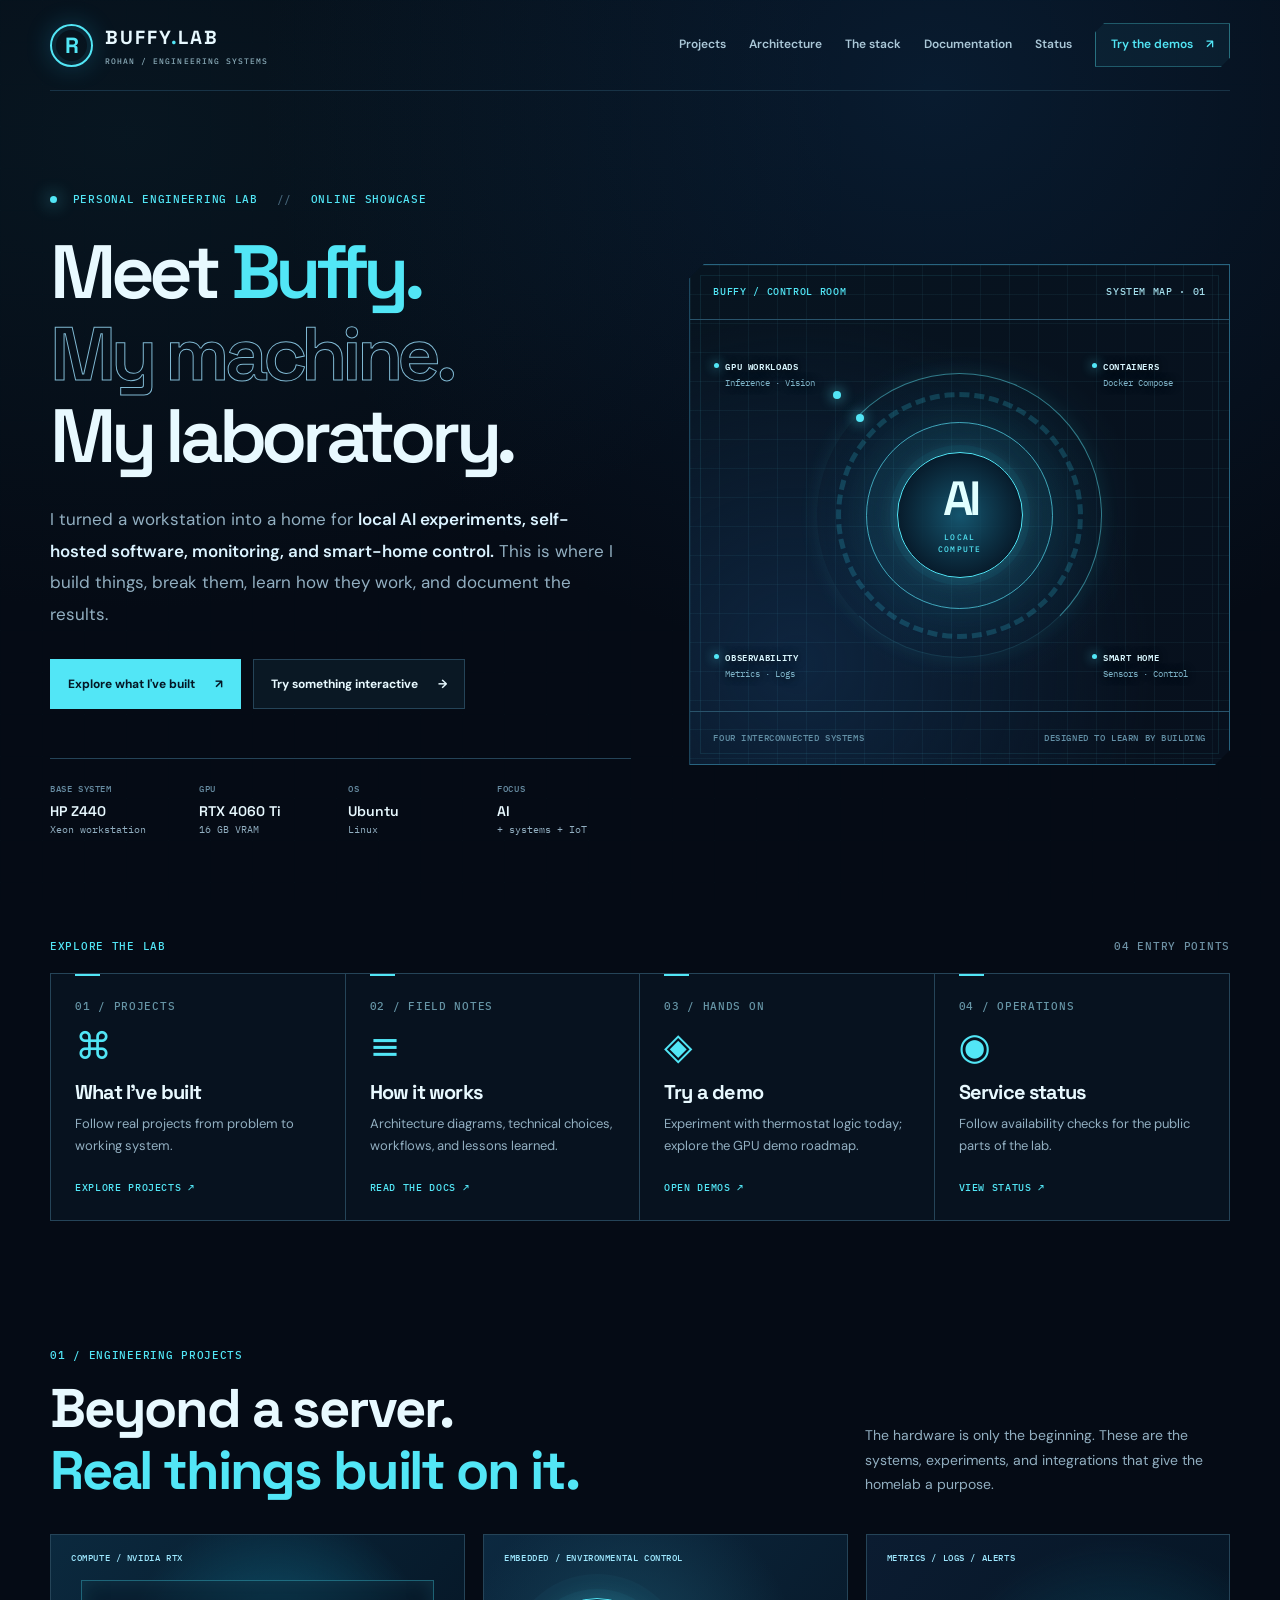
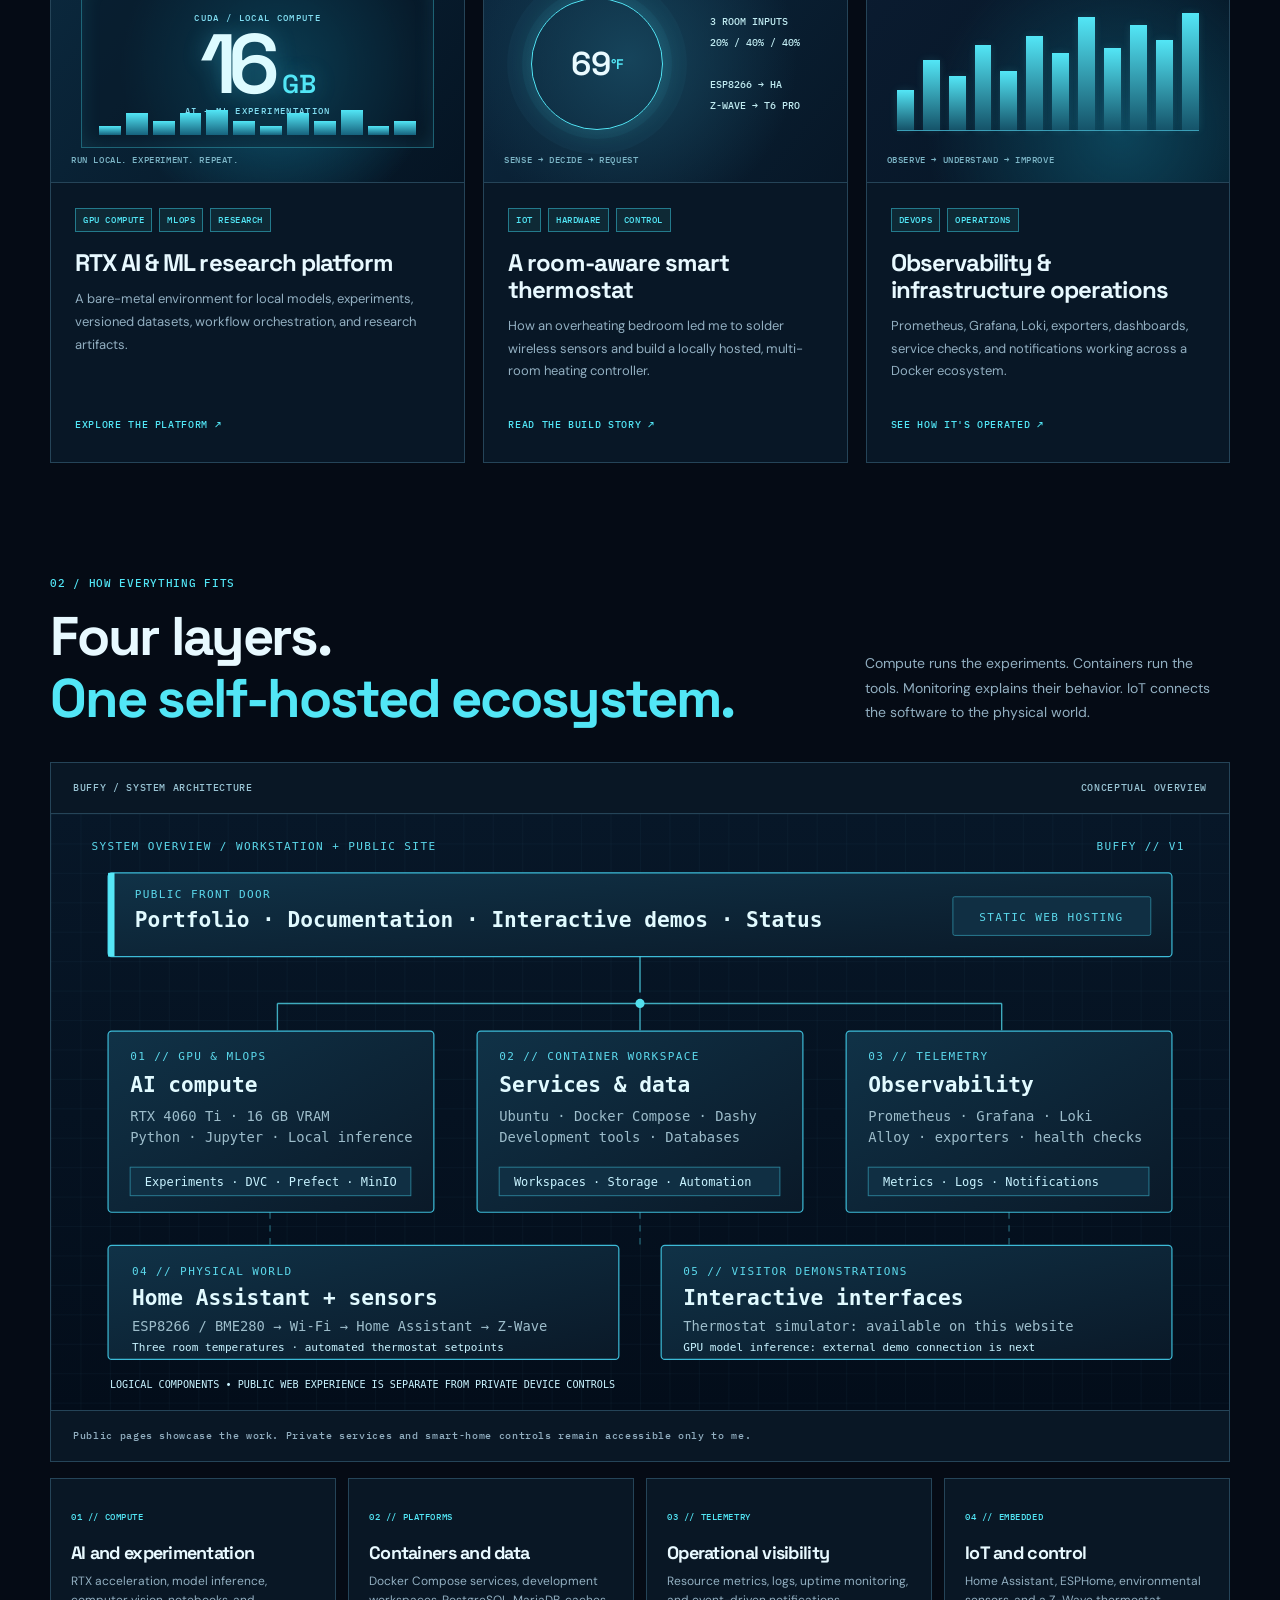
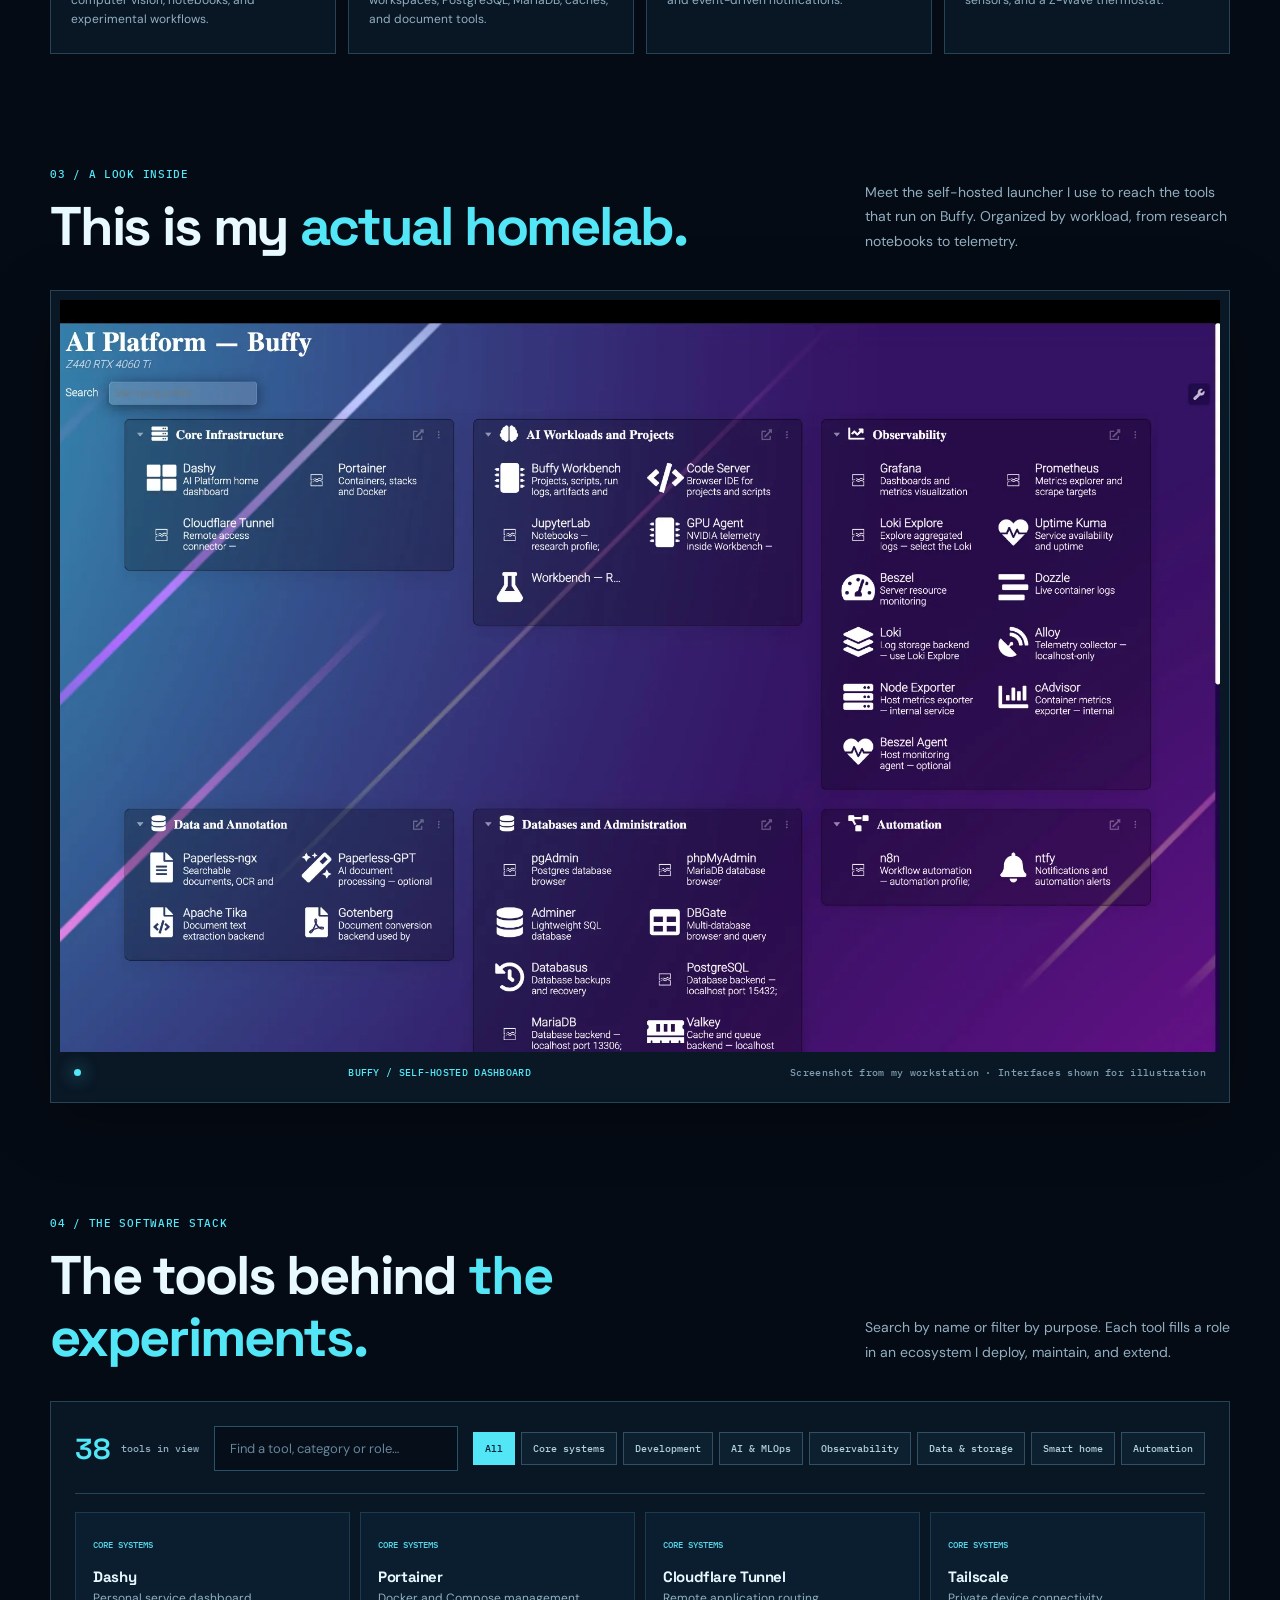
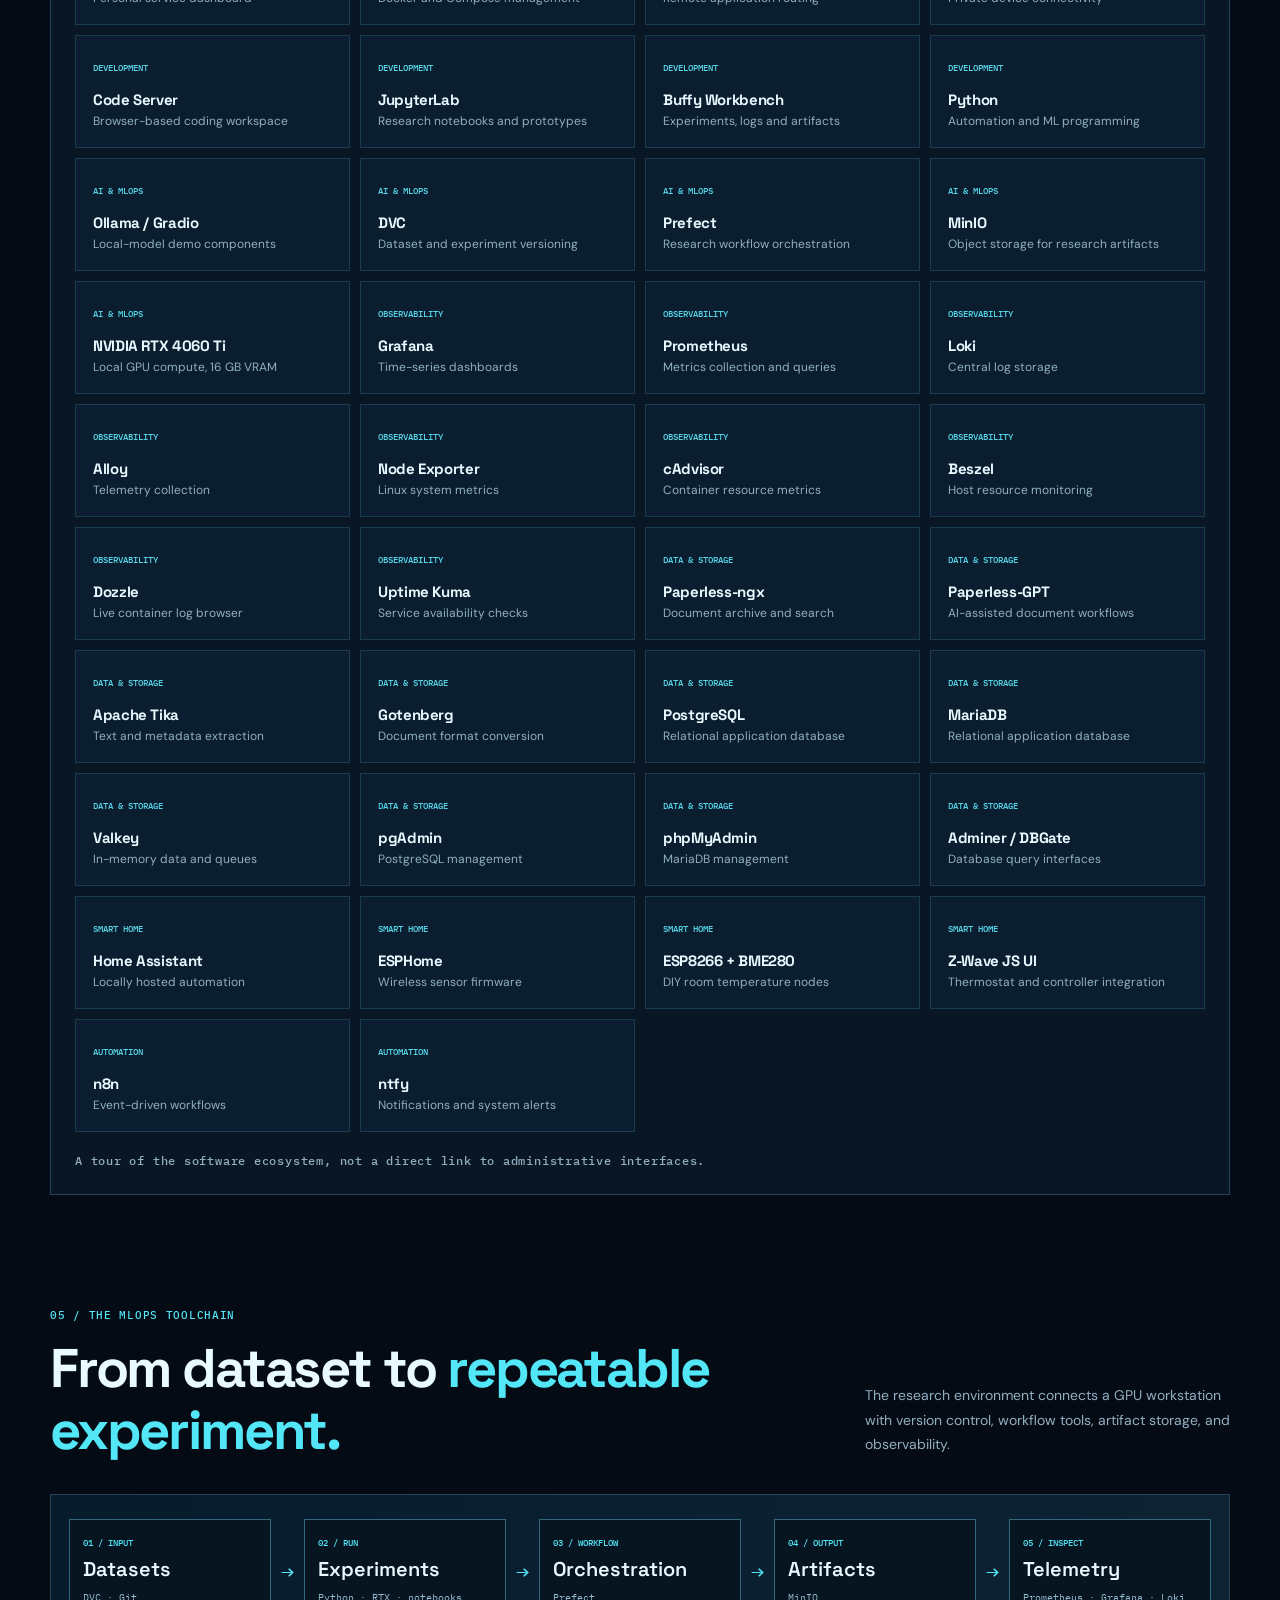
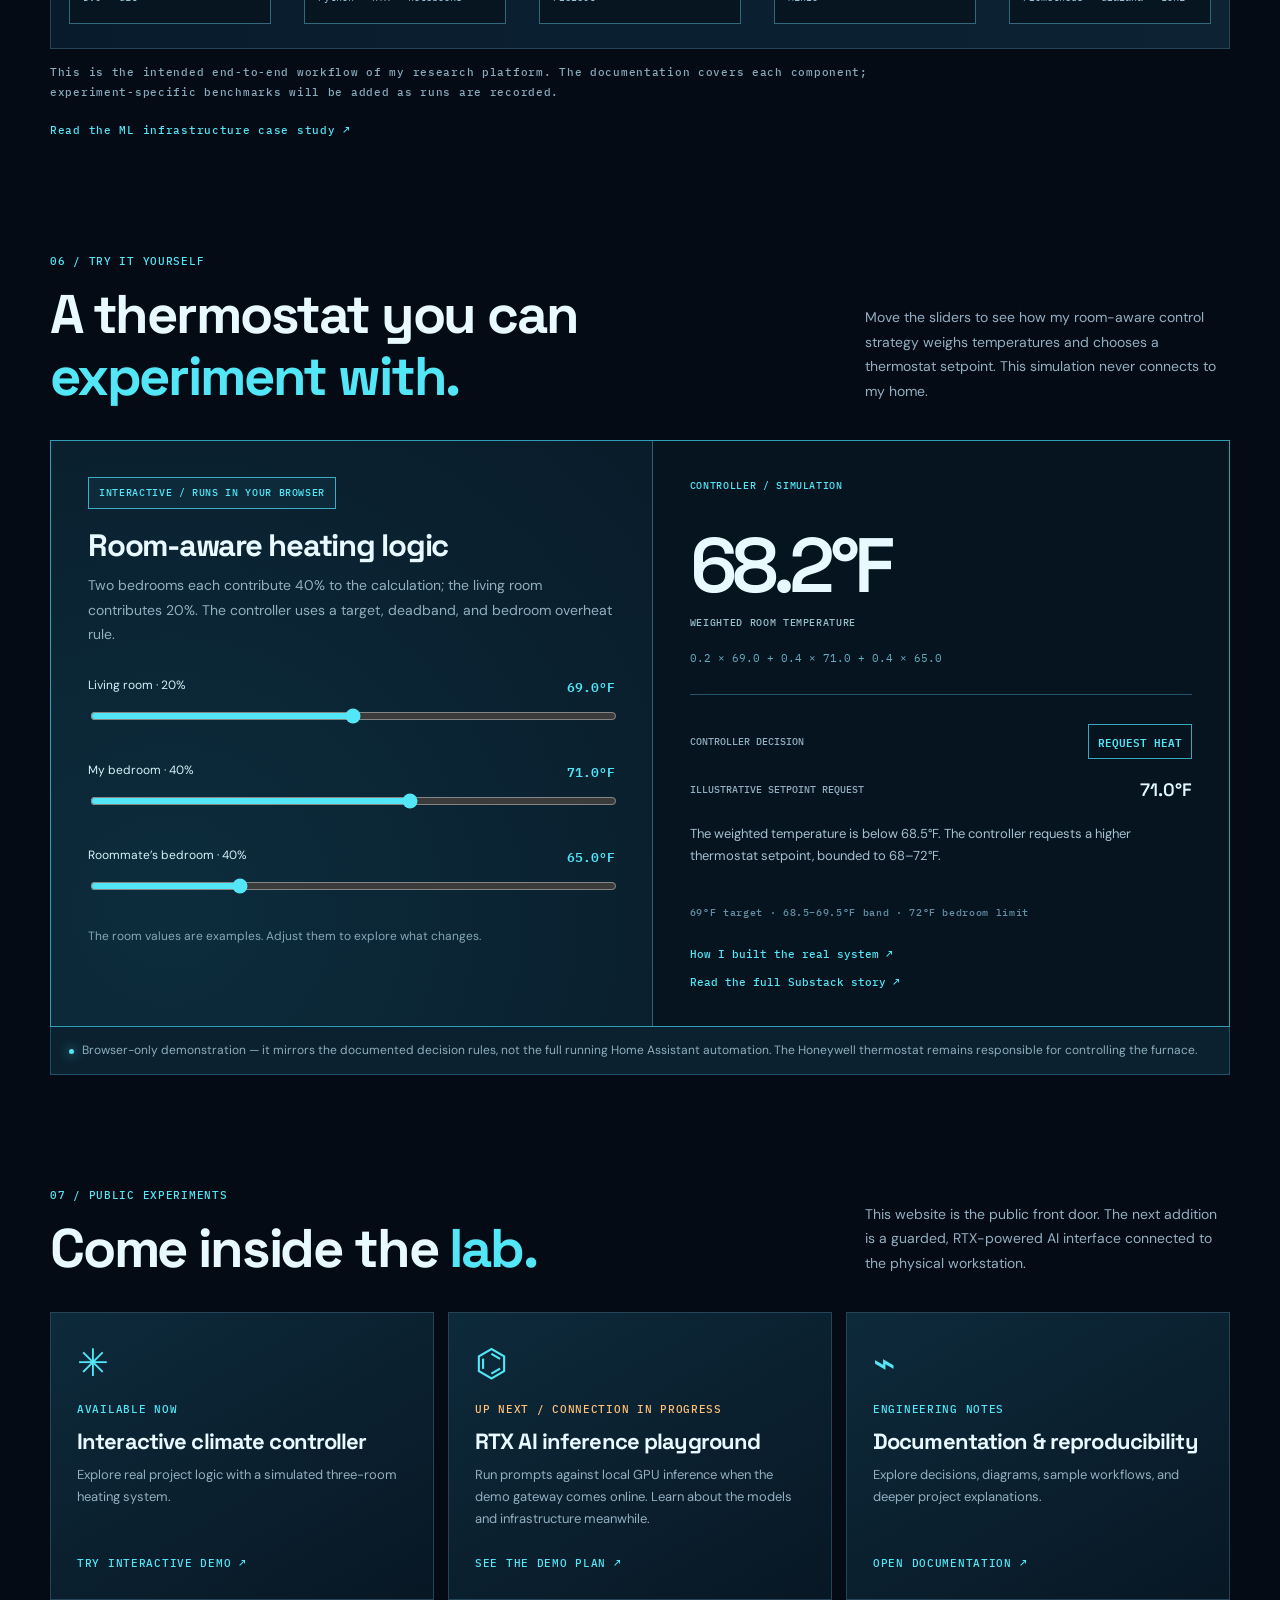
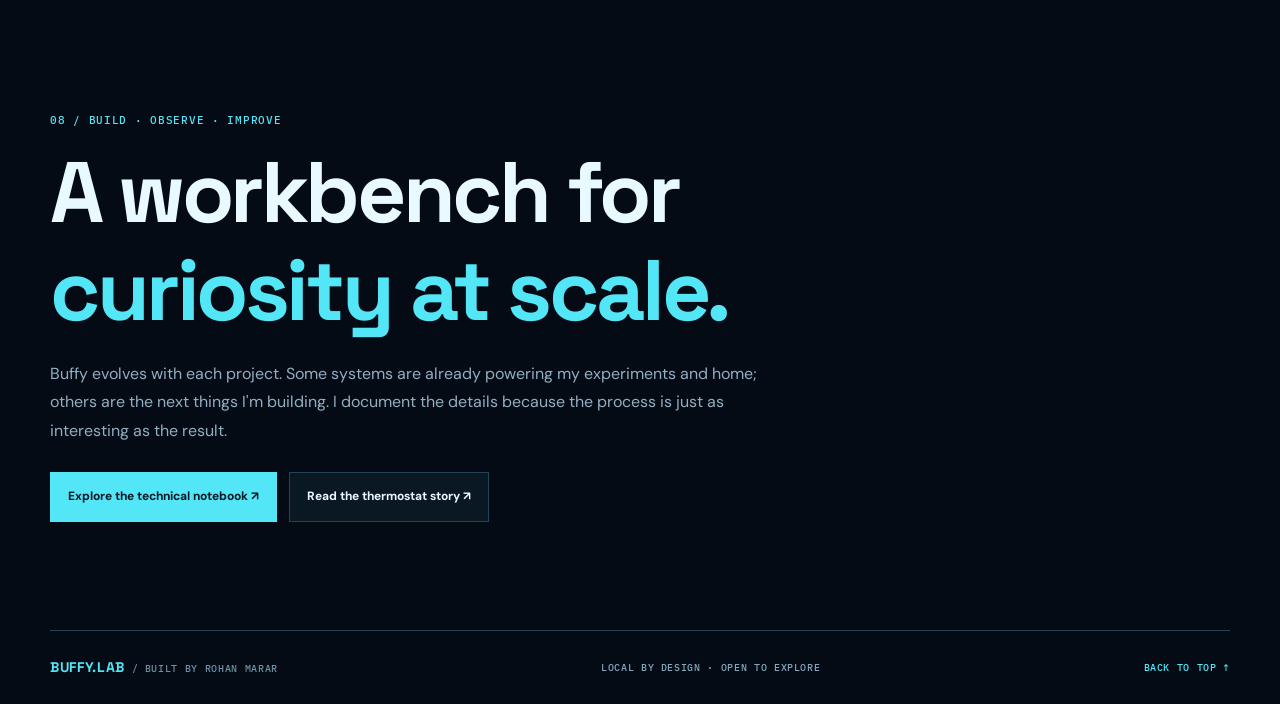
==== site/lab/index.html @ e495709b "Launch Buffy Lab" ====
<!doctype html>
<html lang="en">
<head>
<meta charset="utf-8"><meta name="viewport" content="width=device-width,initial-scale=1">
<meta name="theme-color" content="#050b15">
<meta name="description" content="Inside Buffy: an independent homelab combining RTX-powered AI research, reproducible ML workflows, Docker infrastructure, observability, and room-aware smart home automation.">
<meta property="og:title" content="Buffy / Rohan's Systems Lab">
<meta property="og:description" content="Explore my Linux homelab, AI compute platform, MLOps workflows, observability stack, and a working room-aware thermostat simulation.">
<title>Buffy / Rohan's Systems Lab — AI, Infrastructure & Automation</title>
<link rel="icon" href="assets/favicon.svg" type="image/svg+xml"><link rel="stylesheet" href="assets/styles.css">
</head>
<body>
<div class="grid-overlay" aria-hidden="true"></div>
<header class="topbar shell" id="top"><a class="brand" href="./" aria-label="Back to lab home"><span class="brand-orbit">R</span><span class="brand-lockup"><strong>BUFFY<span class="brand-dot">.</span>LAB</strong><small>ROHAN / ENGINEERING SYSTEMS</small></span></a><nav id="mainNav" aria-label="Primary navigation"><a href="#projects">Projects</a><a href="#architecture">Architecture</a><a href="#stack">The stack</a><a href="docs/">Documentation</a><a href="status/">Status</a><a class="nav-cta" href="demos/">Try the demos <span>↗</span></a></nav><button class="mobile-toggle" id="menuToggle" type="button" aria-label="Toggle navigation" aria-expanded="false">☰</button></header>
<main>
<section class="hero shell" aria-labelledby="hero-title">
  <div class="hero-copy"><div class="eyebrow"><span class="signal"></span> PERSONAL ENGINEERING LAB <span class="sep">//</span> ONLINE SHOWCASE</div>
  <h1 id="hero-title">Meet <em>Buffy.</em><br><span class="headline-outline">My machine.</span><br>My laboratory.</h1>
  <p class="hero-lede">I turned a workstation into a home for <strong>local AI experiments, self-hosted software, monitoring, and smart-home control.</strong> This is where I build things, break them, learn how they work, and document the results.</p>
  <div class="hero-actions"><a class="btn btn-primary" href="#projects">Explore what I've built <span>↗</span></a><a class="btn btn-ghost" href="demos/">Try something interactive <span>→</span></a></div>
  <div class="hardware-strip" aria-label="Host specifications"><div><span>BASE SYSTEM</span><b>HP Z440 <small>Xeon workstation</small></b></div><div><span>GPU</span><b>RTX 4060 Ti <small>16 GB VRAM</small></b></div><div><span>OS</span><b>Ubuntu <small>Linux</small></b></div><div><span>FOCUS</span><b>AI <small>+ systems + IoT</small></b></div></div>
  </div>
  <div class="hero-hud" aria-label="Illustrated diagram of interconnected homelab systems">
    <div class="hud-top"><span>BUFFY / CONTROL ROOM</span><span class="hud-badge">SYSTEM MAP · 01</span></div>
    <div class="hud-visual"><div class="hud-arcs" aria-hidden="true"><div class="arc outer"></div><div class="arc middle"></div><div class="arc inner"></div><div class="core-circle"><span>AI</span><small>LOCAL<br>COMPUTE</small></div></div><div class="hud-label lab-a"><span class="led"></span>GPU WORKLOADS<small>Inference · Vision</small></div><div class="hud-label lab-b"><span class="led"></span>CONTAINERS<small>Docker Compose</small></div><div class="hud-label lab-c"><span class="led"></span>OBSERVABILITY<small>Metrics · Logs</small></div><div class="hud-label lab-d"><span class="led"></span>SMART HOME<small>Sensors · Control</small></div></div>
    <div class="hud-bottom"><span>FOUR INTERCONNECTED SYSTEMS</span><span>DESIGNED TO LEARN BY BUILDING</span></div>
  </div>
</section>
<section class="proof-section shell" aria-labelledby="explore-title"><div class="section-mini" id="explore-title">EXPLORE THE LAB <span>04 ENTRY POINTS</span></div><div class="proof-grid">
<a class="proof-card" href="#projects"><span class="proof-no">01 / PROJECTS</span><span class="proof-icon" aria-hidden="true">⌘</span><h3>What I've built</h3><p>Follow real projects from problem to working system.</p><span class="proof-link">EXPLORE PROJECTS ↗</span></a>
<a class="proof-card" href="docs/"><span class="proof-no">02 / FIELD NOTES</span><span class="proof-icon" aria-hidden="true">≡</span><h3>How it works</h3><p>Architecture diagrams, technical choices, workflows, and lessons learned.</p><span class="proof-link">READ THE DOCS ↗</span></a>
<a class="proof-card" href="demos/"><span class="proof-no">03 / HANDS ON</span><span class="proof-icon" aria-hidden="true">◈</span><h3>Try a demo</h3><p>Experiment with thermostat logic today; explore the GPU demo roadmap.</p><span class="proof-link">OPEN DEMOS ↗</span></a>
<a class="proof-card" href="status/"><span class="proof-no">04 / OPERATIONS</span><span class="proof-icon" aria-hidden="true">◉</span><h3>Service status</h3><p>Follow availability checks for the public parts of the lab.</p><span class="proof-link">VIEW STATUS ↗</span></a>
</div></section>
<section class="section shell" id="projects" aria-labelledby="projects-title"><div class="section-head"><div><div class="kicker">01 / ENGINEERING PROJECTS</div><h2 id="projects-title">Beyond a server.<br><em>Real things built on it.</em></h2></div><p>The hardware is only the beginning. These are the systems, experiments, and integrations that give the homelab a purpose.</p></div>
<div class="project-grid">
<a class="project feature" href="docs/projects/ml-platform/"><div class="project-art art-ai"><div class="art-corner">COMPUTE / NVIDIA RTX</div><div class="gpu-ui"><span>CUDA / LOCAL COMPUTE</span><strong>16<span>GB</span></strong><small>AI + ML EXPERIMENTATION</small><div class="gpu-wave"><i></i><i></i><i></i><i></i><i></i><i></i><i></i><i></i><i></i><i></i><i></i><i></i></div></div><div class="art-footer">RUN LOCAL. EXPERIMENT. REPEAT.</div></div><div class="project-text"><div class="tags"><span>GPU COMPUTE</span><span>MLOPS</span><span>RESEARCH</span></div><h3>RTX AI & ML research platform</h3><p>A bare-metal environment for local models, experiments, versioned datasets, workflow orchestration, and research artifacts.</p><span class="more">EXPLORE THE PLATFORM ↗</span></div></a>
<a class="project" href="docs/projects/thermostat/"><div class="project-art art-iot"><div class="art-corner">EMBEDDED / ENVIRONMENTAL CONTROL</div><div class="thermo-art"><div class="thermo-orb">69<span>°F</span></div><div class="thermo-side">3 ROOM INPUTS<br>20% / 40% / 40%<br><br>ESP8266 → HA<br>Z-WAVE → T6 PRO</div></div><div class="art-footer">SENSE → DECIDE → REQUEST</div></div><div class="project-text"><div class="tags"><span>IOT</span><span>HARDWARE</span><span>CONTROL</span></div><h3>A room-aware smart thermostat</h3><p>How an overheating bedroom led me to solder wireless sensors and build a locally hosted, multi-room heating controller.</p><span class="more">READ THE BUILD STORY ↗</span></div></a>
<a class="project" href="docs/projects/observability/"><div class="project-art art-obs"><div class="art-corner">METRICS / LOGS / ALERTS</div><div class="chart-bars" aria-label="Decorative performance bars, not live readings"><i></i><i></i><i></i><i></i><i></i><i></i><i></i><i></i><i></i><i></i><i></i><i></i></div><div class="art-footer">OBSERVE → UNDERSTAND → IMPROVE</div></div><div class="project-text"><div class="tags"><span>DEVOPS</span><span>OPERATIONS</span></div><h3>Observability & infrastructure operations</h3><p>Prometheus, Grafana, Loki, exporters, dashboards, service checks, and notifications working across a Docker ecosystem.</p><span class="more">SEE HOW IT'S OPERATED ↗</span></div></a>
</div></section>
<section class="section shell" id="architecture" aria-labelledby="arch-title"><div class="section-head"><div><div class="kicker">02 / HOW EVERYTHING FITS</div><h2 id="arch-title">Four layers.<br><em>One self-hosted ecosystem.</em></h2></div><p>Compute runs the experiments. Containers run the tools. Monitoring explains their behavior. IoT connects the software to the physical world.</p></div><div class="architecture-card"><div class="architecture-header"><span>BUFFY / SYSTEM ARCHITECTURE</span><span>CONCEPTUAL OVERVIEW</span></div><img src="assets/architecture.svg" alt="System diagram showing public website, GPU and MLOps experiments, Docker services, observability, and smart-home devices" loading="lazy"><div class="architecture-note">Public pages showcase the work. Private services and smart-home controls remain accessible only to me.</div></div>
<div class="architecture-explain"><div><span class="module-index">01 // COMPUTE</span><h3>AI and experimentation</h3><p>RTX acceleration, model inference, computer vision, notebooks, and experimental workflows.</p></div><div><span class="module-index">02 // PLATFORMS</span><h3>Containers and data</h3><p>Docker Compose services, development workspaces, PostgreSQL, MariaDB, caches, and document tools.</p></div><div><span class="module-index">03 // TELEMETRY</span><h3>Operational visibility</h3><p>Resource metrics, logs, uptime monitoring, and event-driven notifications.</p></div><div><span class="module-index">04 // EMBEDDED</span><h3>IoT and control</h3><p>Home Assistant, ESPHome, environmental sensors, and a Z-Wave thermostat.</p></div></div></section>
<section class="section shell dashboard-story" aria-labelledby="actual-title"><div class="section-head"><div><div class="kicker">03 / A LOOK INSIDE</div><h2 id="actual-title">This is my <em>actual homelab.</em></h2></div><p>Meet the self-hosted launcher I use to reach the tools that run on Buffy. Organized by workload, from research notebooks to telemetry.</p></div><figure class="dashboard-figure"><img src="assets/buffy-dashboard.webp" alt="Screenshot of the Buffy self-hosted dashboard showing AI workloads, infrastructure, observability, databases, data tools, and automation services" loading="lazy"><figcaption><span class="signal"></span> BUFFY / SELF-HOSTED DASHBOARD <span>Screenshot from my workstation · Interfaces shown for illustration</span></figcaption></figure></section>
<section class="section shell" id="stack" aria-labelledby="stack-title"><div class="section-head"><div><div class="kicker">04 / THE SOFTWARE STACK</div><h2 id="stack-title">The tools behind <em>the experiments.</em></h2></div><p>Search by name or filter by purpose. Each tool fills a role in an ecosystem I deploy, maintain, and extend.</p></div>
<div class="inventory"><div class="inventory-top"><div class="inventory-stat"><b id="serviceCount">—</b><span>tools in view</span></div><input id="serviceSearch" type="search" aria-label="Search homelab tools" placeholder="Find a tool, category or role…" autocomplete="off"><div class="category-filters" id="categoryFilters" aria-label="Filter by software category"></div></div><div class="services-grid" id="servicesGrid"></div><p class="inventory-foot">A tour of the software ecosystem, not a direct link to administrative interfaces.</p></div></section>
<section class="section shell" id="mlops" aria-labelledby="mlops-title"><div class="section-head"><div><div class="kicker">05 / THE MLOPS TOOLCHAIN</div><h2 id="mlops-title">From dataset to <em>repeatable experiment.</em></h2></div><p>The research environment connects a GPU workstation with version control, workflow tools, artifact storage, and observability.</p></div><div class="pipeline" aria-label="Machine learning operations workflow"><div><span>01 / INPUT</span><strong>Datasets</strong><small>DVC · Git</small></div><i>→</i><div><span>02 / RUN</span><strong>Experiments</strong><small>Python · RTX · notebooks</small></div><i>→</i><div><span>03 / WORKFLOW</span><strong>Orchestration</strong><small>Prefect</small></div><i>→</i><div><span>04 / OUTPUT</span><strong>Artifacts</strong><small>MinIO</small></div><i>→</i><div><span>05 / INSPECT</span><strong>Telemetry</strong><small>Prometheus · Grafana · Loki</small></div></div><p class="pipeline-caption">This is the intended end-to-end workflow of my research platform. The documentation covers each component; experiment-specific benchmarks will be added as runs are recorded.</p><a class="inline-arrow" href="docs/projects/ml-platform/">Read the ML infrastructure case study ↗</a></section>
<section class="section shell section-interactive" id="control-lab" aria-labelledby="control-title"><div class="section-head"><div><div class="kicker">06 / TRY IT YOURSELF</div><h2 id="control-title">A thermostat you can <em>experiment with.</em></h2></div><p>Move the sliders to see how my room-aware control strategy weighs temperatures and chooses a thermostat setpoint. This simulation never connects to my home.</p></div>
<div class="simulator"><div class="sim-left"><span class="sim-chip">INTERACTIVE / RUNS IN YOUR BROWSER</span><h3>Room-aware heating logic</h3><p>Two bedrooms each contribute 40% to the calculation; the living room contributes 20%. The controller uses a target, deadband, and bedroom overheat rule.</p><div class="sliders" id="tempSliders"></div><div class="sim-help">The room values are examples. Adjust them to explore what changes.</div></div><div class="sim-right"><span class="sim-title">CONTROLLER / SIMULATION</span><div class="sim-reading" id="avgTemp">—°F</div><span class="sim-reading-label">WEIGHTED ROOM TEMPERATURE</span><div class="formula-output" id="formulaOutput"></div><div class="sim-separator"></div><div class="sim-outcome"><span>CONTROLLER DECISION</span><b id="heatState">CALCULATING</b></div><div class="setpoint-output"><span>ILLUSTRATIVE SETPOINT REQUEST</span><strong id="requestedSetpoint">—</strong></div><div class="sim-mini" id="simExplanation" aria-live="polite"></div><div class="sim-limits">69°F target · 68.5–69.5°F band · 72°F bedroom limit</div><a href="docs/projects/thermostat/">How I built the real system ↗</a><a href="https://rohanmarar.substack.com/p/the-thermostat-wars-revenge-of-the" target="_blank" rel="noopener noreferrer">Read the full Substack story ↗</a></div></div>
<div class="interactive-foot"><span class="led"></span> Browser-only demonstration — it mirrors the documented decision rules, not the full running Home Assistant automation. The Honeywell thermostat remains responsible for controlling the furnace.</div>
</section>
<section class="section shell" id="next" aria-labelledby="next-title"><div class="section-head"><div><div class="kicker">07 / PUBLIC EXPERIMENTS</div><h2 id="next-title">Come inside the <em>lab.</em></h2></div><p>This website is the public front door. The next addition is a guarded, RTX-powered AI interface connected to the physical workstation.</p></div><div class="next-grid"><a href="demos/" class="next-card"><div class="next-symbol">✳</div><span class="kicker">AVAILABLE NOW</span><h3>Interactive climate controller</h3><p>Explore real project logic with a simulated three-room heating system.</p><span class="inline-arrow">TRY INTERACTIVE DEMO ↗</span></a><a href="demos/" class="next-card"><div class="next-symbol">⌬</div><span class="kicker warm">UP NEXT / CONNECTION IN PROGRESS</span><h3>RTX AI inference playground</h3><p>Run prompts against local GPU inference when the demo gateway comes online. Learn about the models and infrastructure meanwhile.</p><span class="inline-arrow">SEE THE DEMO PLAN ↗</span></a><a href="docs/" class="next-card"><div class="next-symbol">⌁</div><span class="kicker">ENGINEERING NOTES</span><h3>Documentation & reproducibility</h3><p>Explore decisions, diagrams, sample workflows, and deeper project explanations.</p><span class="inline-arrow">OPEN DOCUMENTATION ↗</span></a></div></section>
<section class="section shell closing"><div class="kicker">08 / BUILD · OBSERVE · IMPROVE</div><h2>A workbench for<br><em>curiosity at scale.</em></h2><p>Buffy evolves with each project. Some systems are already powering my experiments and home; others are the next things I'm building. I document the details because the process is just as interesting as the result.</p><div class="closing-actions"><a class="btn btn-primary" href="docs/">Explore the technical notebook ↗</a><a class="btn btn-ghost" href="https://rohanmarar.substack.com/p/the-thermostat-wars-revenge-of-the" target="_blank" rel="noopener noreferrer">Read the thermostat story ↗</a><a id="githubSourceLink" class="btn btn-ghost" href="#" hidden>Code on GitHub ↗</a></div></section>
</main>
<footer class="footer shell"><span><b>BUFFY.LAB</b> <span class="foot-muted">/ BUILT BY ROHAN MARAR</span></span><span>LOCAL BY DESIGN · OPEN TO EXPLORE</span><a href="#top">BACK TO TOP ↑</a></footer>
<script src="assets/public-config.js" defer></script><script src="assets/app.js" defer></script>
</body>
</html>
---- site/lab/assets/styles.css ----
@import url('https://fonts.googleapis.com/css2?family=DM+Sans:wght@400;500;600;700&family=Space+Grotesk:wght@400;500;600;700&family=IBM+Plex+Mono:wght@400;500;600&display=swap');
:root{color-scheme:dark;--bg:#050b15;--surface:#091725;--surface2:#0c1e2d;--surface3:#102a3b;--line:#254458;--line-soft:#183346;--text:#e8f9ff;--muted:#92afc1;--cyan:#52e6f6;--cyan-soft:#9cf9ff;--amber:#ffc178;--mono:'IBM Plex Mono',ui-monospace,monospace;--display:'Space Grotesk',system-ui,sans-serif;--body:'DM Sans',system-ui,sans-serif}
*{box-sizing:border-box}html{scroll-behavior:smooth}body{margin:0;background:var(--bg);color:var(--text);font:16px/1.62 var(--body);-webkit-font-smoothing:antialiased}body:before{content:'';position:absolute;top:0;left:0;right:0;height:900px;pointer-events:none;background:radial-gradient(ellipse at 73% 10%,#12487844,transparent 51%),radial-gradient(ellipse at 10% 15%,#0f344144,transparent 44%)}.grid-overlay{position:fixed;inset:0;pointer-events:none;z-index:1;opacity:.22;background-image:linear-gradient(to right,#75dffd08 1px,transparent 1px),linear-gradient(to bottom,#75dffd08 1px,transparent 1px);background-size:42px 42px}main,.footer{position:relative;z-index:2}a{color:inherit;text-decoration:none}button,input{font:inherit}button,a,input{ -webkit-tap-highlight-color:transparent}::selection{background:#52e6f6;color:#06202c}a:focus-visible,button:focus-visible,input:focus-visible{outline:2px solid var(--amber);outline-offset:4px}.shell{width:min(1350px,calc(100% - 100px));margin-inline:auto}h1,h2,h3,h4,p{margin-top:0}h1,h2,h3,h4{font-family:var(--display);line-height:1.14;letter-spacing:-.04em}h1 em,h2 em{font-style:normal;color:var(--cyan)}
/* Navigation */
.topbar{height:91px;display:flex;align-items:center;justify-content:space-between;position:relative;z-index:20;border-bottom:1px solid var(--line-soft)}.brand{display:flex;align-items:center;gap:12px}.brand-orbit{width:43px;height:43px;border-radius:50%;display:grid;place-items:center;border:2px solid var(--cyan);box-shadow:inset 0 0 0 4px #0a2533,0 0 26px #27c8ff38;font:700 22px var(--display);color:var(--cyan)}.brand-lockup{display:flex;flex-direction:column;line-height:1.23}.brand-lockup strong{font:700 19px var(--display);letter-spacing:.1em}.brand-dot{color:var(--cyan)}.brand-lockup small{font:500 8px var(--mono);letter-spacing:.13em;color:#8aabb8;margin-top:6px}.topbar nav{display:flex;align-items:center;gap:23px;font-size:12px;font-weight:600;color:#abc8d8}.topbar nav a:hover,.footer a:hover{color:var(--cyan)}.topbar .nav-cta{border:1px solid #4acddb75;color:var(--cyan);padding:11px 15px;background:#52e6f60d;clip-path:polygon(9px 0,100% 0,100% calc(100% - 9px),calc(100% - 9px) 100%,0 100%,0 9px)}.nav-cta span{margin-left:10px}.mobile-toggle{display:none;color:var(--cyan);border:1px solid var(--line);padding:6px 12px;background:var(--surface);font-size:20px}
/* Hero & original reactor-style system visualization */
.hero{display:grid;grid-template-columns:minmax(0,1fr) minmax(0,.93fr);gap:58px;align-items:center;padding-top:100px;padding-bottom:100px;min-height:704px}.eyebrow,.kicker,.section-mini,.proof-no,.proof-link,.tags,.more,.hud-top,.hud-bottom,.hardware-strip span,.module-index,.art-corner,.art-footer,.architecture-header,.architecture-note,.inventory-foot,.sim-chip,.sim-title,.sim-reading-label,.sim-limits,.footer,.inline-arrow,.pipeline-caption{font:500 11px/1.6 var(--mono);letter-spacing:.065em}.eyebrow,.kicker,.section-mini{color:var(--cyan)}.signal{width:7px;height:7px;border-radius:50%;display:inline-block;background:var(--cyan);box-shadow:0 0 17px var(--cyan);margin-right:8px}.sep{color:#446478;margin:0 11px}.hero h1{font-weight:600;font-size:clamp(57px,5.9vw,89px);letter-spacing:-.07em;line-height:1.09;margin:22px 0 27px}.hero .headline-outline{-webkit-text-stroke:1px #81bad4;color:transparent}.hero-lede{max-width:575px;font-size:17px;line-height:1.85;color:var(--muted);margin-bottom:29px}.hero-lede strong{color:#dbf3ff;font-weight:600}.hero-actions,.closing-actions{display:flex;flex-wrap:wrap;gap:12px}.btn{display:inline-flex;align-items:center;justify-content:space-between;gap:20px;padding:14px 17px;font-size:12px;font-weight:700;border:1px solid var(--line);transition:transform .2s,background .2s;min-height:50px}.btn:hover{transform:translateY(-3px)}.btn-primary{background:var(--cyan);border-color:var(--cyan);color:#041725}.btn-primary:hover{background:#b5fbff}.btn-ghost{color:var(--text);background:#0a1824}.btn-ghost:hover{border-color:var(--cyan)}.hardware-strip{border-top:1px solid var(--line);margin-top:49px;padding-top:23px;display:grid;grid-template-columns:repeat(4,1fr);gap:15px}.hardware-strip>div{display:flex;flex-direction:column;gap:5px}.hardware-strip span{font-size:9px;color:#678ca2}.hardware-strip b{font:600 14px/1.35 var(--display);white-space:nowrap}.hardware-strip b small{display:block;font:400 10px/1.7 var(--mono);color:var(--muted)}
.hero-hud{min-height:490px;position:relative;border:1px solid #286480;background:radial-gradient(circle at 52% 50%,#14557461,transparent 45%),radial-gradient(circle at 20% 80%,#0e253f,transparent 60%),linear-gradient(135deg,#071420,#07101d);overflow:hidden;box-shadow:0 30px 100px #0009,0 0 32px #32d9ff11;clip-path:polygon(15px 0,100% 0,100% calc(100% - 15px),calc(100% - 15px) 100%,0 100%,0 15px)}.hero-hud:before{content:'';position:absolute;inset:0;background:linear-gradient(#62dffd0e 1px,transparent 1px),linear-gradient(90deg,#62dffd0e 1px,transparent 1px);background-size:29px 29px}.hero-hud:after{content:'';position:absolute;inset:10px;pointer-events:none;border:1px solid #52e6f617}.hud-top,.hud-bottom{position:relative;z-index:3;display:flex;justify-content:space-between;align-items:center;gap:10px;padding:19px 23px;color:var(--cyan);border-bottom:1px solid #29536b;font-size:10px}.hud-badge{color:#a2dcea}.hud-bottom{border-bottom:0;border-top:1px solid #29536b;color:#628fa5;font-size:9px}.hud-visual{height:391px;position:relative;display:grid;place-items:center}.hud-arcs{position:relative;width:285px;height:285px;display:grid;place-items:center}.arc{position:absolute;border-radius:50%}.arc.outer{inset:0;border:1px solid #5de6f57c;border-left-color:transparent;border-bottom-color:#5de6f522;box-shadow:0 0 20px #52e6f615;animation:rotate-arc 35s linear infinite}.arc.outer:after,.arc.middle:after{content:'';position:absolute;top:17px;left:15px;width:8px;height:8px;background:var(--cyan);box-shadow:0 0 13px var(--cyan);border-radius:50%}.arc.middle{inset:19px;border:5px dashed #3bcfee33;animation:rotate-arc 55s linear infinite reverse}.arc.inner{inset:49px;border:1px solid #5debffa8;box-shadow:inset 0 0 35px #52e6f61a,0 0 40px #52e6f614}.core-circle{width:126px;height:126px;border-radius:50%;background:radial-gradient(circle,#1b75908c,#071b2b 72%);border:1px solid var(--cyan);box-shadow:0 0 0 7px #35e5ff0c,0 0 35px #52e6f64d;display:flex;flex-direction:column;justify-content:center;align-items:center}.core-circle span{font:600 48px/1 var(--display);letter-spacing:-.09em;color:#e1ffff}.core-circle small{text-align:center;font:500 8px/1.5 var(--mono);letter-spacing:.16em;color:var(--cyan);margin-top:8px}@keyframes rotate-arc{to{transform:rotate(360deg)}}.hud-label{position:absolute;z-index:3;display:flex;flex-direction:column;gap:3px;min-width:110px;color:#d9f7ff;font:600 9px var(--mono);letter-spacing:.07em;text-shadow:0 0 9px #000}.hud-label small{font-size:9px;color:#7eb4c9;font-weight:400;letter-spacing:0}.led{display:inline-block;background:var(--cyan);box-shadow:0 0 11px var(--cyan);width:5px;height:5px;border-radius:50%;margin-right:5px}.hud-label .led{position:absolute;left:-11px;top:5px}.lab-a{top:38px;left:35px}.lab-b{top:38px;right:16px}.lab-c{bottom:32px;left:35px}.lab-d{bottom:32px;right:16px}
/* Four-way discovery */
.proof-section{padding-bottom:26px}.section-mini{margin-bottom:18px;display:flex;justify-content:space-between}.section-mini span{color:#6d91a4}.proof-grid{display:grid;grid-template-columns:repeat(4,1fr);border:1px solid var(--line);background:#07121f}.proof-card{padding:24px;display:flex;flex-direction:column;min-height:246px;border-right:1px solid var(--line);transition:background .2s;position:relative;overflow:hidden}.proof-card:last-child{border-right:0}.proof-card:before{content:'';height:2px;width:25px;background:var(--cyan);position:absolute;top:0;left:24px;transition:width .2s}.proof-card:hover{background:#0e2432}.proof-card:hover:before{width:70%}.proof-no{color:#6695a6}.proof-icon{color:var(--cyan);font:300 37px/1 var(--display);margin:12px 0}.proof-card h3{font-size:20px;margin:4px 0 9px}.proof-card p{font-size:13px;line-height:1.7;color:var(--muted);margin-bottom:14px}.proof-link{color:var(--cyan);margin-top:auto;font-size:10px}
/* Projects */
.section{padding-top:100px;padding-bottom:12px}.section-head{display:flex;align-items:end;justify-content:space-between;gap:35px;margin-bottom:33px}.section-head h2,.closing h2{font-size:clamp(41px,4.25vw,63px);margin:12px 0 0}.section-head p{color:var(--muted);font-size:14px;max-width:365px;line-height:1.75;margin:0 0 4px}.project-grid{display:grid;grid-template-columns:1.14fr 1fr 1fr;gap:18px}.project{min-width:0;background:#081726;border:1px solid var(--line);transition:transform .22s,border-color .22s;display:flex;flex-direction:column}.project:hover{transform:translateY(-5px);border-color:#53d9ef88}.project-art{height:248px;position:relative;overflow:hidden;border-bottom:1px solid var(--line)}.project-text{padding:25px 24px 29px;flex:1;display:flex;flex-direction:column}.project h3{font-size:24px;line-height:1.12;margin:18px 0 11px}.project p{font-size:13px;color:var(--muted);line-height:1.75;flex:1}.more{color:var(--cyan);font-size:10px;display:block;margin-top:21px}.tags{display:flex;flex-wrap:wrap;gap:7px;color:var(--cyan);font-size:9px}.tags span{border:1px solid #237a8c;padding:4px 7px;background:#0e2935}.art-ai{background:radial-gradient(circle at 55% 54%,#0e5c77,transparent 60%),linear-gradient(130deg,#0b293e,#051423)}.art-iot{background:radial-gradient(circle at 40% 50%,#16445b,transparent 67%),linear-gradient(130deg,#0c2940,#071727)}.art-obs{background:radial-gradient(circle at 70% 80%,#0c445a,transparent 60%),linear-gradient(130deg,#0b1c31,#041422)}.art-corner,.art-footer{position:absolute;left:20px;top:16px;color:#9ee8ff;font-size:9px;z-index:3}.art-footer{top:auto;bottom:14px;color:#7db6c7}.gpu-ui{position:absolute;inset:45px 30px 34px;display:flex;flex-direction:column;justify-content:center;align-items:center;border:1px solid #44daef60;background:#0718267a;box-shadow:inset 0 0 20px #40cbe822}.gpu-ui>span,.gpu-ui small{font:500 9px var(--mono);letter-spacing:.15em;color:#82def2}.gpu-ui>strong{font:600 84px/.98 var(--display);letter-spacing:-.1em;color:#ddfbff;text-shadow:0 0 22px #45cdeb4d}.gpu-ui strong span{font-size:26px;color:var(--cyan);letter-spacing:0;margin-left:10px}.gpu-wave{position:absolute;left:17px;right:17px;bottom:12px;display:flex;gap:5px;align-items:end;height:25px}.gpu-wave i{background:linear-gradient(var(--cyan),#16627d);flex:1;height:35%}.gpu-wave i:nth-child(2n){height:85%}.gpu-wave i:nth-child(3n){height:55%}.gpu-wave i:nth-child(5n){height:100%}.thermo-art{position:absolute;inset:46px 12px 35px;display:flex;align-items:center;justify-content:space-evenly;gap:12px}.thermo-orb{width:132px;height:132px;flex:0 0 132px;border-radius:50%;border:1px solid var(--cyan);box-shadow:0 0 0 9px #52e6f60b,0 0 0 24px #52e6f609,0 0 25px #52e6f629;display:flex;justify-content:center;align-items:center;font:600 33px var(--display);color:#eafaff}.thermo-orb span{font-size:14px;color:var(--cyan)}.thermo-side{font:500 10px/2.1 var(--mono);color:#c1ecf2}.chart-bars{position:absolute;inset:70px 30px 51px;display:flex;align-items:flex-end;gap:9px;border-bottom:1px solid #3a9bb4}.chart-bars i{flex:1;min-width:5px;background:linear-gradient(0deg,#155369,#53e6f6);height:32%;box-shadow:0 0 8px #52e6f622}.chart-bars i:nth-child(2){height:56%}.chart-bars i:nth-child(3){height:43%}.chart-bars i:nth-child(4){height:68%}.chart-bars i:nth-child(5){height:47%}.chart-bars i:nth-child(6){height:75%}.chart-bars i:nth-child(7){height:61%}.chart-bars i:nth-child(8){height:90%}.chart-bars i:nth-child(9){height:65%}.chart-bars i:nth-child(10){height:84%}.chart-bars i:nth-child(11){height:72%}.chart-bars i:nth-child(12){height:93%}
/* Architecture / real screenshot */
.architecture-card{background:var(--surface);border:1px solid var(--line);overflow:hidden}.architecture-header,.architecture-note{display:flex;justify-content:space-between;gap:15px;align-items:center;padding:17px 22px;color:#99c4d4;font-size:10px}.architecture-header{border-bottom:1px solid var(--line)}.architecture-card img{display:block;width:100%;height:auto;background:#060d19}.architecture-note{border-top:1px solid var(--line);color:var(--muted)}.architecture-explain{display:grid;grid-template-columns:repeat(4,1fr);gap:12px;margin-top:16px}.architecture-explain>div{background:#091725;border:1px solid var(--line);padding:23px 20px}.module-index{color:var(--cyan);font-size:9px}.architecture-explain h3{font-size:18px;margin:15px 0 8px}.architecture-explain p{font-size:12px;color:var(--muted);margin:0}.dashboard-figure{margin:0;border:1px solid var(--line);padding:9px;background:#0a1725;box-shadow:0 15px 60px #0005}.dashboard-figure img{width:100%;height:auto;display:block}.dashboard-figure figcaption{display:flex;justify-content:space-between;align-items:center;gap:15px;padding:14px;color:var(--cyan);font:500 10px var(--mono);letter-spacing:.03em}.dashboard-figure figcaption span:last-child{color:#7d9daf}
/* Inventory */
.inventory{border:1px solid var(--line);background:var(--surface);padding:24px}.inventory-top{display:flex;align-items:center;gap:15px;flex-wrap:wrap;padding-bottom:22px;border-bottom:1px solid var(--line)}.inventory-stat{display:flex;align-items:center;gap:10px;white-space:nowrap}.inventory-stat b{font:600 29px var(--display);color:var(--cyan)}.inventory-stat span{font:500 10px var(--mono);color:var(--muted)}.inventory input{min-width:215px;flex:1;background:#060e19;border:1px solid #285267;color:var(--text);padding:11px 15px;border-radius:0;font-size:13px}.inventory input::placeholder{color:#66869b}.inventory input:focus{border-color:var(--cyan);outline:0}.category-filters{display:flex;gap:6px;flex-wrap:wrap}.category-filters button{font:500 10px var(--mono);padding:9px 11px;border:1px solid #305066;color:#b2d0dc;background:#0c2030;cursor:pointer}.category-filters button.active{background:var(--cyan);border-color:var(--cyan);color:#042135}.services-grid{display:grid;grid-template-columns:repeat(4,1fr);gap:10px;margin-top:18px}.service-card{border:1px solid #1b3b50;background:#0a1e2f;padding:17px;min-height:113px}.service-card>span{font:500 9px var(--mono);color:#58d6e8}.service-card h4{font-size:15px;margin:12px 0 5px;letter-spacing:-.025em}.service-card p{font-size:12px;color:#91b0c1;line-height:1.4;margin:0}.empty-message,.inventory-foot{color:var(--muted);font-size:12px}.inventory-foot{margin:19px 0 0}
/* MLOps flow */
.pipeline{display:flex;align-items:stretch;gap:10px;padding:24px 18px;background:linear-gradient(90deg,#071b2d,#0d2334);border:1px solid var(--line)}.pipeline>div{min-width:0;flex:1;display:flex;flex-direction:column;gap:8px;border:1px solid #32687b;padding:17px 13px;background:#071521}.pipeline>div span{font:500 9px var(--mono);color:var(--cyan)}.pipeline>div strong{font:600 20px var(--display)}.pipeline>div small{font:400 10px/1.6 var(--mono);color:#97bed0}.pipeline>i{align-self:center;color:var(--cyan);font:400 22px var(--mono);font-style:normal}.pipeline-caption{color:#88aabc;line-height:1.8;margin-top:14px;max-width:900px}.inline-arrow{color:var(--cyan);font-size:11px;display:inline-block;margin-top:8px}.inline-arrow:hover{text-decoration:underline}
/* Real engineering interactive demo */
.simulator{display:grid;grid-template-columns:1.02fr .98fr;overflow:hidden;border:1px solid #2f9eb7;background:radial-gradient(circle at 10% 80%,#15546a4a,transparent 55%),#091c2a}.sim-left{padding:36px 37px}.sim-chip{color:var(--cyan);display:inline-block;border:1px solid #3eacc2;padding:7px 10px;background:#17465a44;font-size:10px}.sim-left h3{font-size:31px;margin:19px 0 10px}.sim-left>p{font-size:14px;color:var(--muted);max-width:575px;line-height:1.75}.sliders{display:grid;gap:29px;margin-top:29px}.sliders label{display:flex;justify-content:space-between;gap:10px;font-size:12px;color:#d3f2f9;margin-bottom:8px}.sliders strong{color:var(--cyan);font:600 13px var(--mono)}input[type=range]{width:100%;accent-color:var(--cyan);cursor:pointer}.sim-help{font-size:12px;color:#86a7b9;margin-top:25px}.sim-right{padding:37px;background:#06141f;border-left:1px solid #2f6076;display:flex;flex-direction:column;gap:9px}.sim-title{color:var(--cyan);font-size:10px}.sim-reading{font:600 77px/1.05 var(--display);letter-spacing:-.075em;margin:22px 0 0}.sim-reading-label{font-size:10px;color:#97bfca}.formula-output{color:#64acc0;font:400 11px var(--mono);margin-top:11px}.sim-separator{height:1px;background:#26546b;margin:20px 0}.sim-outcome,.setpoint-output{display:flex;justify-content:space-between;gap:15px;align-items:center}.sim-outcome>span,.setpoint-output>span{font:500 10px var(--mono);color:var(--muted)}.sim-outcome b{font:600 11px var(--mono);color:var(--amber);border:1px solid #a27b57;padding:7px 9px;white-space:nowrap}.sim-outcome b.heat-request{color:var(--cyan);border-color:#38a6bb}.setpoint-output{margin-top:10px}.setpoint-output strong{font:600 18px var(--display);color:#e1faff;text-align:right}.sim-mini{color:#a4c0cf;font-size:13px;line-height:1.7;min-height:65px;margin-top:13px}.sim-limits{color:#648fa7;font-size:10px;margin:8px 0 12px}.sim-right>a{color:var(--cyan);font:500 11px var(--mono);margin-top:5px}.sim-right>a:hover{text-decoration:underline}.interactive-foot{border:1px solid #20516c;border-top:0;background:#0b2130;padding:14px 18px;color:#8eaebe;font-size:12px}
/* Demo collection and closing */
.next-grid{display:grid;grid-template-columns:repeat(3,1fr);gap:14px}.next-card{background:linear-gradient(150deg,#0d2a3b,#081724);border:1px solid var(--line);padding:26px;min-height:270px;display:flex;align-items:flex-start;flex-direction:column;transition:border-color .2s,transform .2s}.next-card:hover{border-color:var(--cyan);transform:translateY(-4px)}.next-symbol{font:400 38px var(--display);color:var(--cyan);margin-bottom:14px}.next-card h3{font-size:22px;margin:10px 0}.next-card p{font-size:13px;color:var(--muted);line-height:1.7;flex:1}.next-card .inline-arrow{margin-top:12px}.kicker.warm{color:var(--amber)}.closing{padding-bottom:108px}.closing h2{font-size:clamp(48px,6.7vw,88px);margin:15px 0 20px}.closing p{color:var(--muted);max-width:720px;font-size:16px;line-height:1.8;margin-bottom:26px}.footer{display:flex;justify-content:space-between;align-items:center;gap:20px;border-top:1px solid var(--line);padding:27px 0;color:#82a7bd;font-size:10px}.footer b{color:var(--cyan);font:700 14px var(--display)}.foot-muted{color:#6e8fa5}.footer a{color:var(--cyan)}
/* Secondary site pages */
.subpage{min-height:77vh;padding-top:77px;padding-bottom:92px}.backlink{color:var(--cyan);font:500 11px var(--mono)}.page-title{font:600 clamp(46px,6vw,79px)/1.08 var(--display);letter-spacing:-.055em;margin:19px 0}.page-intro{font-size:17px;color:var(--muted);max-width:840px;line-height:1.85}.panel-grid{display:grid;grid-template-columns:repeat(3,1fr);gap:15px;margin-top:35px}.panel{border:1px solid var(--line);padding:24px;background:var(--surface)}.panel h3{font-size:21px}.panel p,.panel li{color:var(--muted);font-size:13px}.panel .tag{display:inline-block;font:500 10px var(--mono);color:var(--cyan);margin-bottom:13px}.callout{border-left:2px solid var(--cyan);background:#113044;padding:21px;margin:32px 0;color:#c6eaf3;font-size:13px}.status-table{border-collapse:collapse;width:100%;margin-top:28px}.status-table th{text-align:left;color:var(--muted);font:500 10px var(--mono);padding:14px;border-bottom:1px solid var(--line)}.status-table td{padding:16px 14px;border-bottom:1px solid #203b4f;font-size:13px;color:#bed7e2}.status-table .state{color:var(--muted)}.status-table .state.up{color:var(--cyan)}.status-table .state.down{color:#ffb598}.demos-card{display:grid;grid-template-columns:1fr 1fr;border:1px solid var(--line);background:#0a1b29;margin-top:27px}.demos-card>div{padding:33px}.demo-terminal{border-left:1px solid var(--line);background:#051725;font:12px/2 var(--mono);color:#83bbd0}.demo-terminal .code-line{color:#d7f7fa}.demo-terminal .dim{color:#5a8c9b}.demo-state{display:inline-block;color:var(--amber);border:1px solid #aa8454;padding:6px 10px;font:500 10px var(--mono)}.demo-state.ready{color:var(--cyan);border-color:#50c5d5}.cta-disabled{opacity:.6;cursor:not-allowed;pointer-events:none}.stat-note{color:var(--muted);font-size:12px;margin-top:19px}.notice-link{color:var(--cyan);text-decoration:underline}code{color:#a9f5ff}pre{overflow:auto;background:#06111e;padding:18px;border:1px solid var(--line)}pre code{color:#cfebf7}
@media(max-width:1230px){.topbar nav{gap:15px}.hero{gap:30px}.hardware-strip{grid-template-columns:repeat(2,1fr)}.project-grid{grid-template-columns:repeat(2,1fr)}.project.feature{grid-column:span 2}.services-grid{grid-template-columns:repeat(3,1fr)}.hud-arcs{width:246px;height:246px}.lab-a,.lab-c{left:19px}.lab-b,.lab-d{right:10px}}
@media(max-width:900px){.shell,.topbar{width:calc(100% - 42px)}.topbar{height:75px}.mobile-toggle{display:block}.topbar nav{display:none;position:absolute;z-index:40;top:74px;left:0;right:0;background:#081a2b;padding:19px;border:1px solid var(--line);flex-direction:column;align-items:stretch}.topbar nav.open{display:flex}.hero{grid-template-columns:1fr;padding-top:65px;padding-bottom:65px}.hero-hud{max-width:730px;width:100%;margin-inline:auto}.proof-grid,.architecture-explain{grid-template-columns:repeat(2,1fr)}.proof-card:nth-child(even){border-right:0}.proof-card:nth-child(-n+2){border-bottom:1px solid var(--line)}.section-head{display:block}.section-head p{max-width:760px;margin-top:15px}.section{padding-top:76px}.services-grid{grid-template-columns:repeat(2,1fr)}.simulator{grid-template-columns:1fr}.sim-right{border-left:0;border-top:1px solid var(--line)}.next-grid{grid-template-columns:1fr}.next-card{min-height:210px}.demos-card{grid-template-columns:1fr}.demo-terminal{border-left:0;border-top:1px solid var(--line)}.panel-grid{grid-template-columns:1fr}.pipeline{display:grid;grid-template-columns:repeat(5,1fr);gap:5px}.pipeline>i{display:none}.pipeline>div{padding:11px 7px}.pipeline>div strong{font-size:15px}.pipeline>div small{font-size:9px}}
@media(max-width:590px){.brand-lockup strong{font-size:16px}.hero h1{font-size:clamp(48px,13vw,65px)}.hero-lede{font-size:15px}.hero-hud{min-height:415px}.hud-visual{height:324px}.hud-arcs{width:220px;height:220px}.hud-label{font-size:8px;min-width:0}.hud-label small{font-size:7px}.lab-a{top:21px;left:19px}.lab-b{top:21px;right:8px}.lab-c{bottom:17px;left:19px}.lab-d{bottom:17px;right:8px}.hud-bottom,.hud-top{font-size:8px;padding:13px}.hud-bottom span:last-child{display:none}.hardware-strip{gap:20px}.proof-grid,.architecture-explain,.project-grid{grid-template-columns:1fr}.project.feature{grid-column:auto}.proof-card{border-right:0;border-bottom:1px solid var(--line);min-height:205px}.proof-card:last-child{border-bottom:0}.services-grid{grid-template-columns:1fr}.inventory{padding:15px}.sim-left,.sim-right{padding:24px}.sim-reading{font-size:63px}.dashboard-figure figcaption{flex-direction:column;align-items:flex-start}.section-head h2{font-size:41px}.pipeline{grid-template-columns:1fr}.pipeline>div{padding:15px}.pipeline>div strong{font-size:18px}.footer{flex-wrap:wrap}.subpage{padding-top:52px}.page-title{font-size:46px}.status-table th,.status-table td{padding:9px 5px;font-size:10px}}
@media(prefers-reduced-motion:reduce){*,*:before,*:after{scroll-behavior:auto!important;animation:none!important;transition:none!important}}
[hidden]{display:none!important}
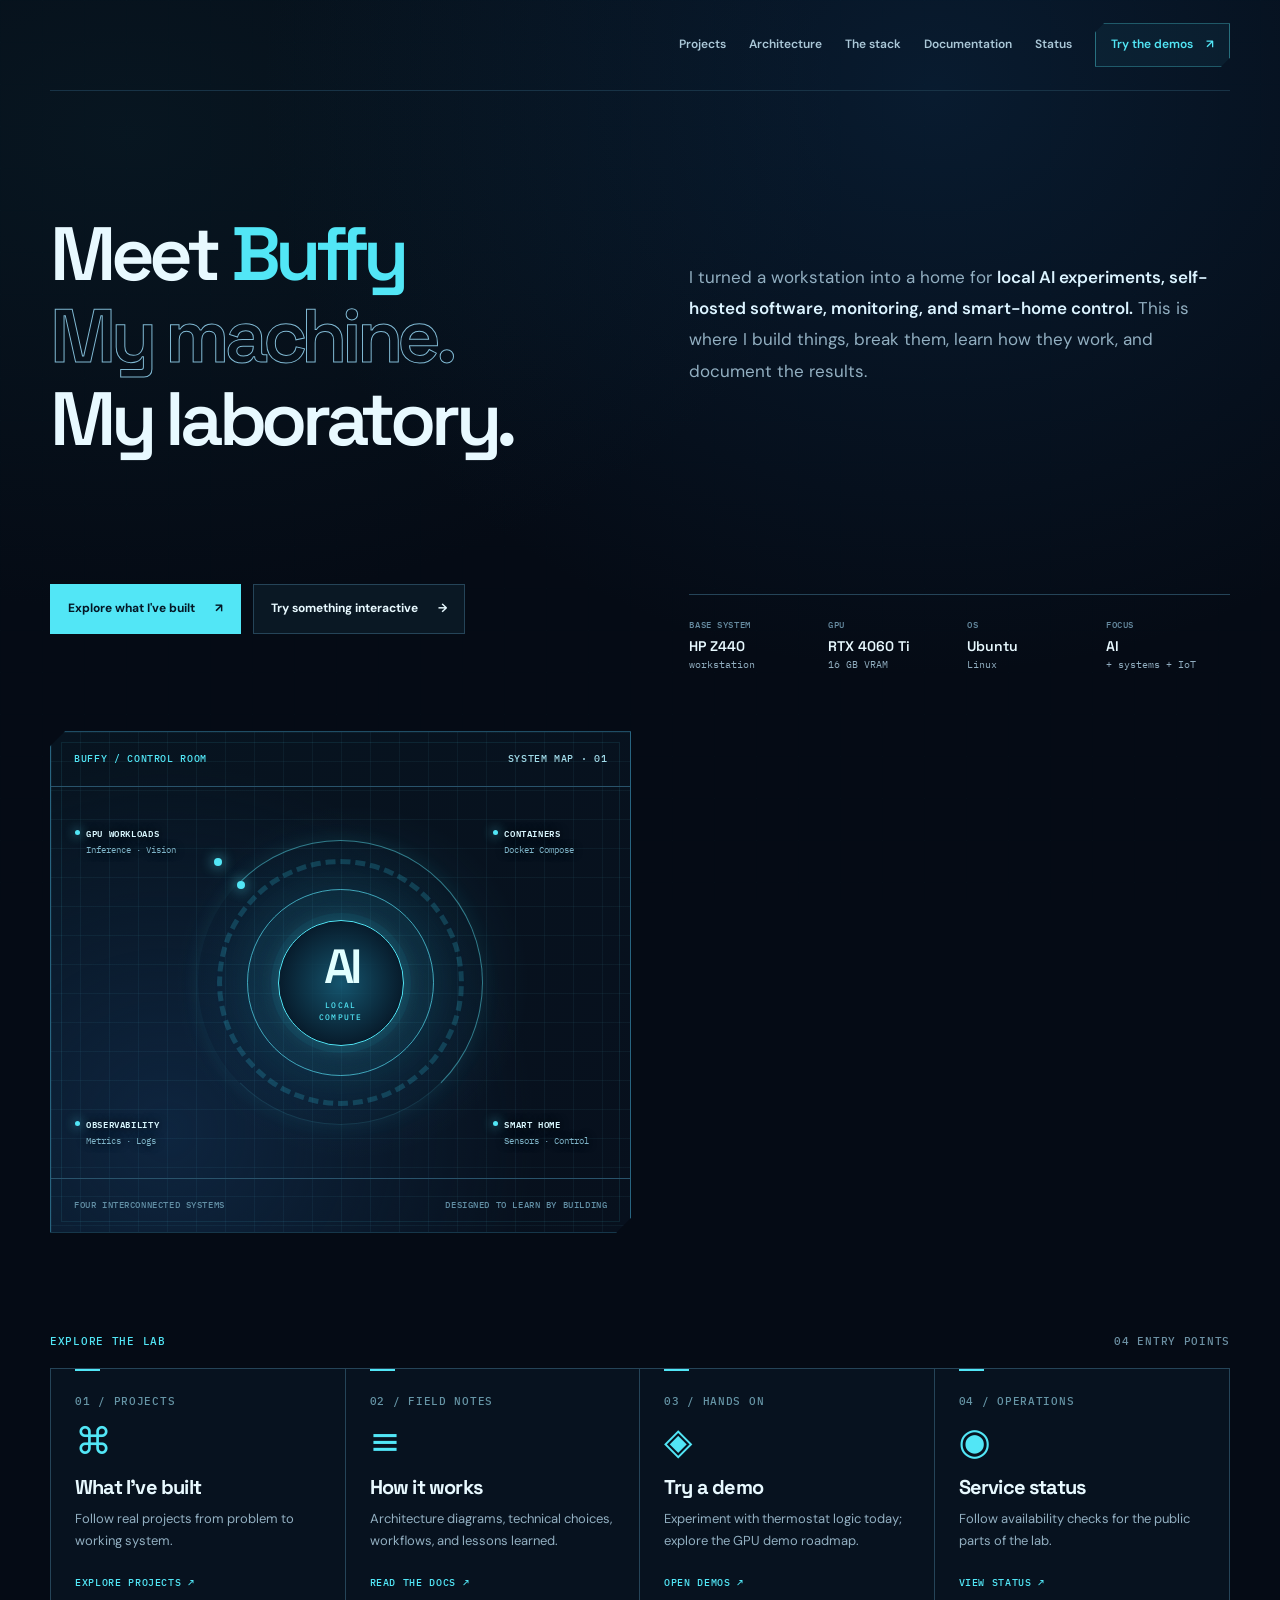
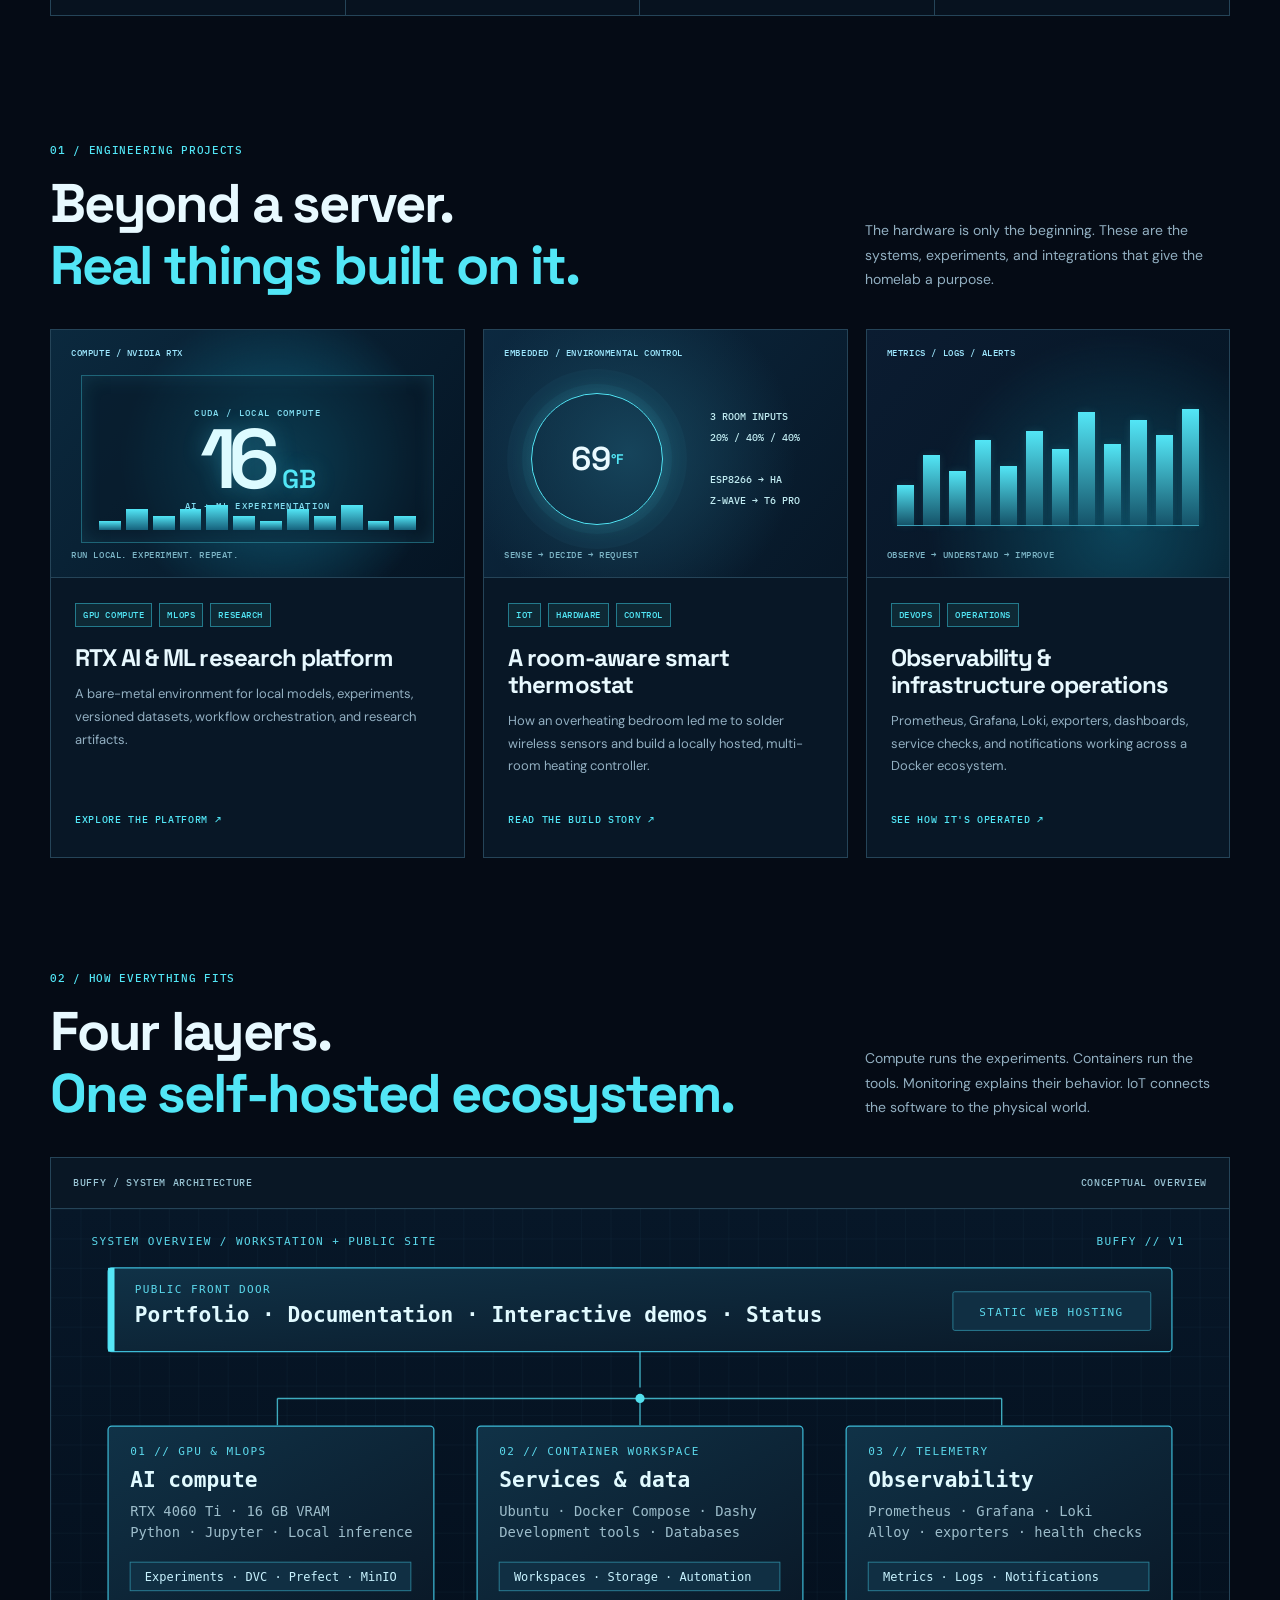
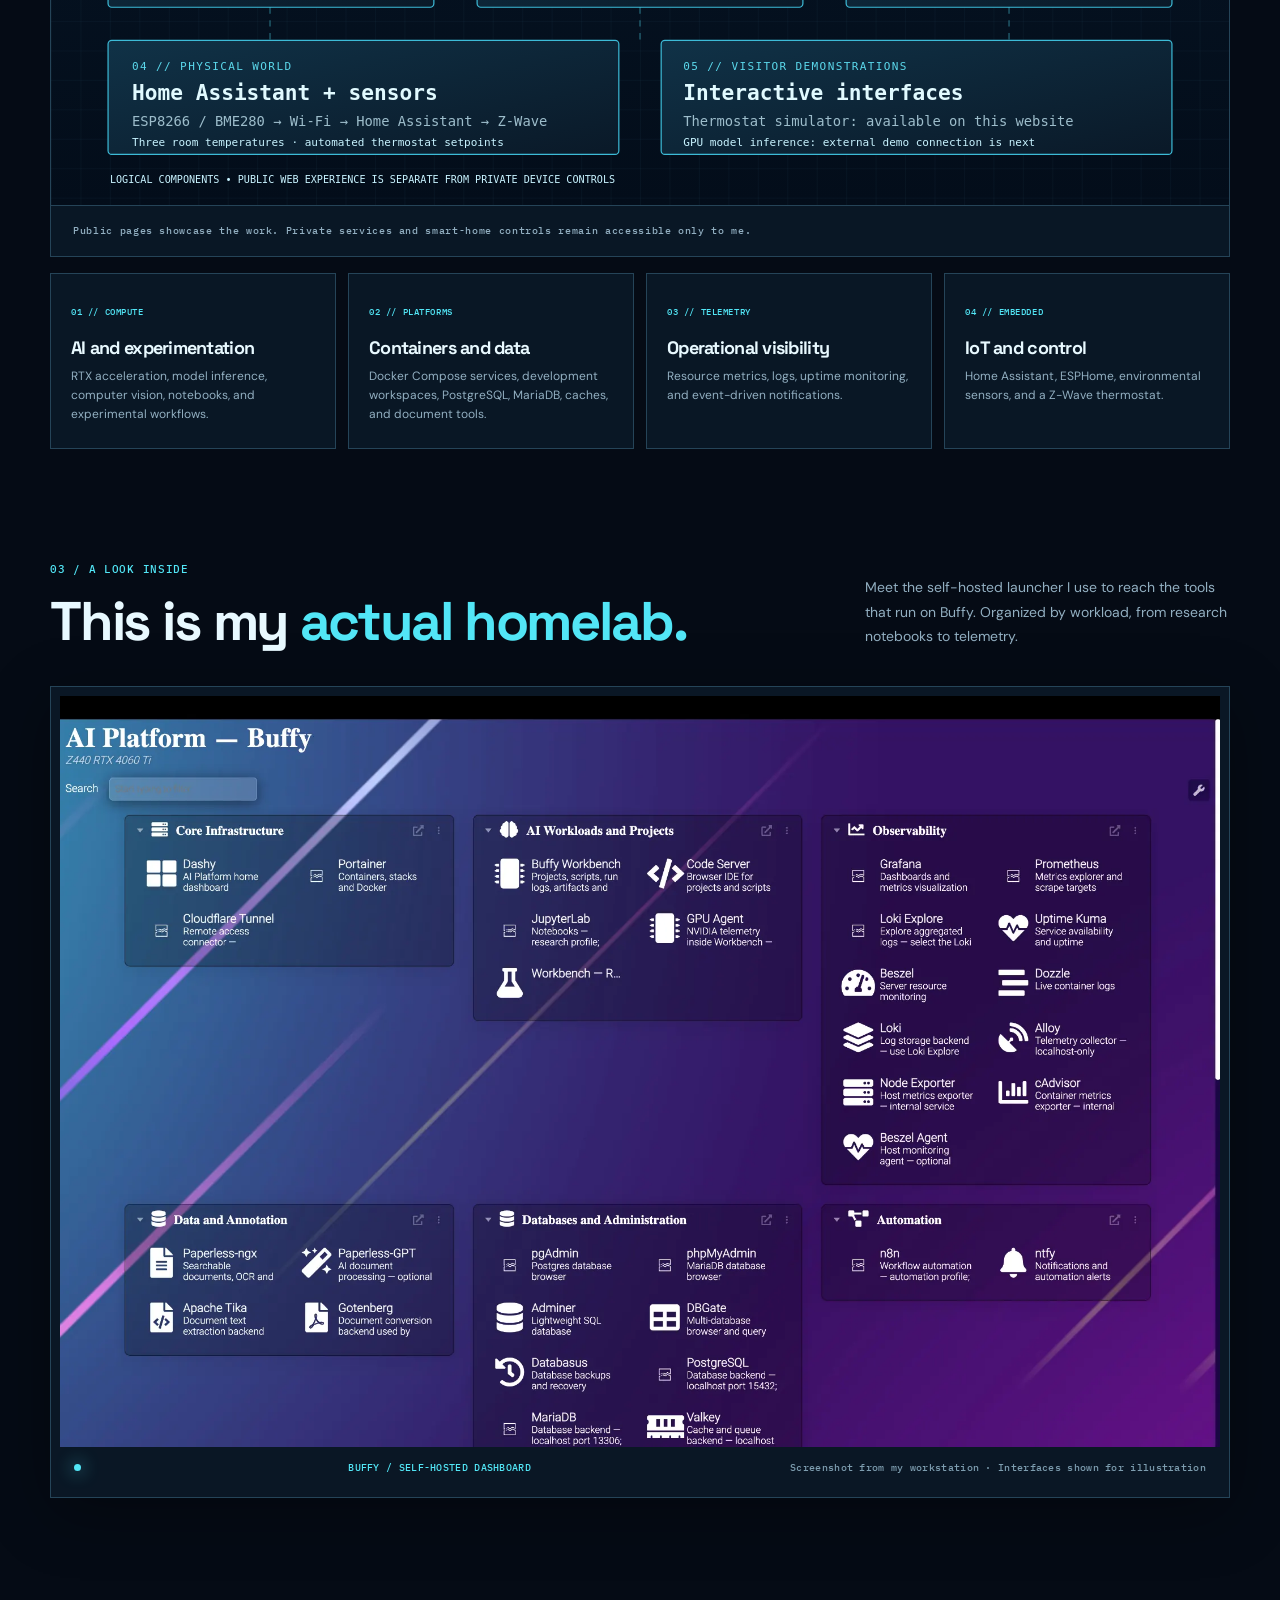
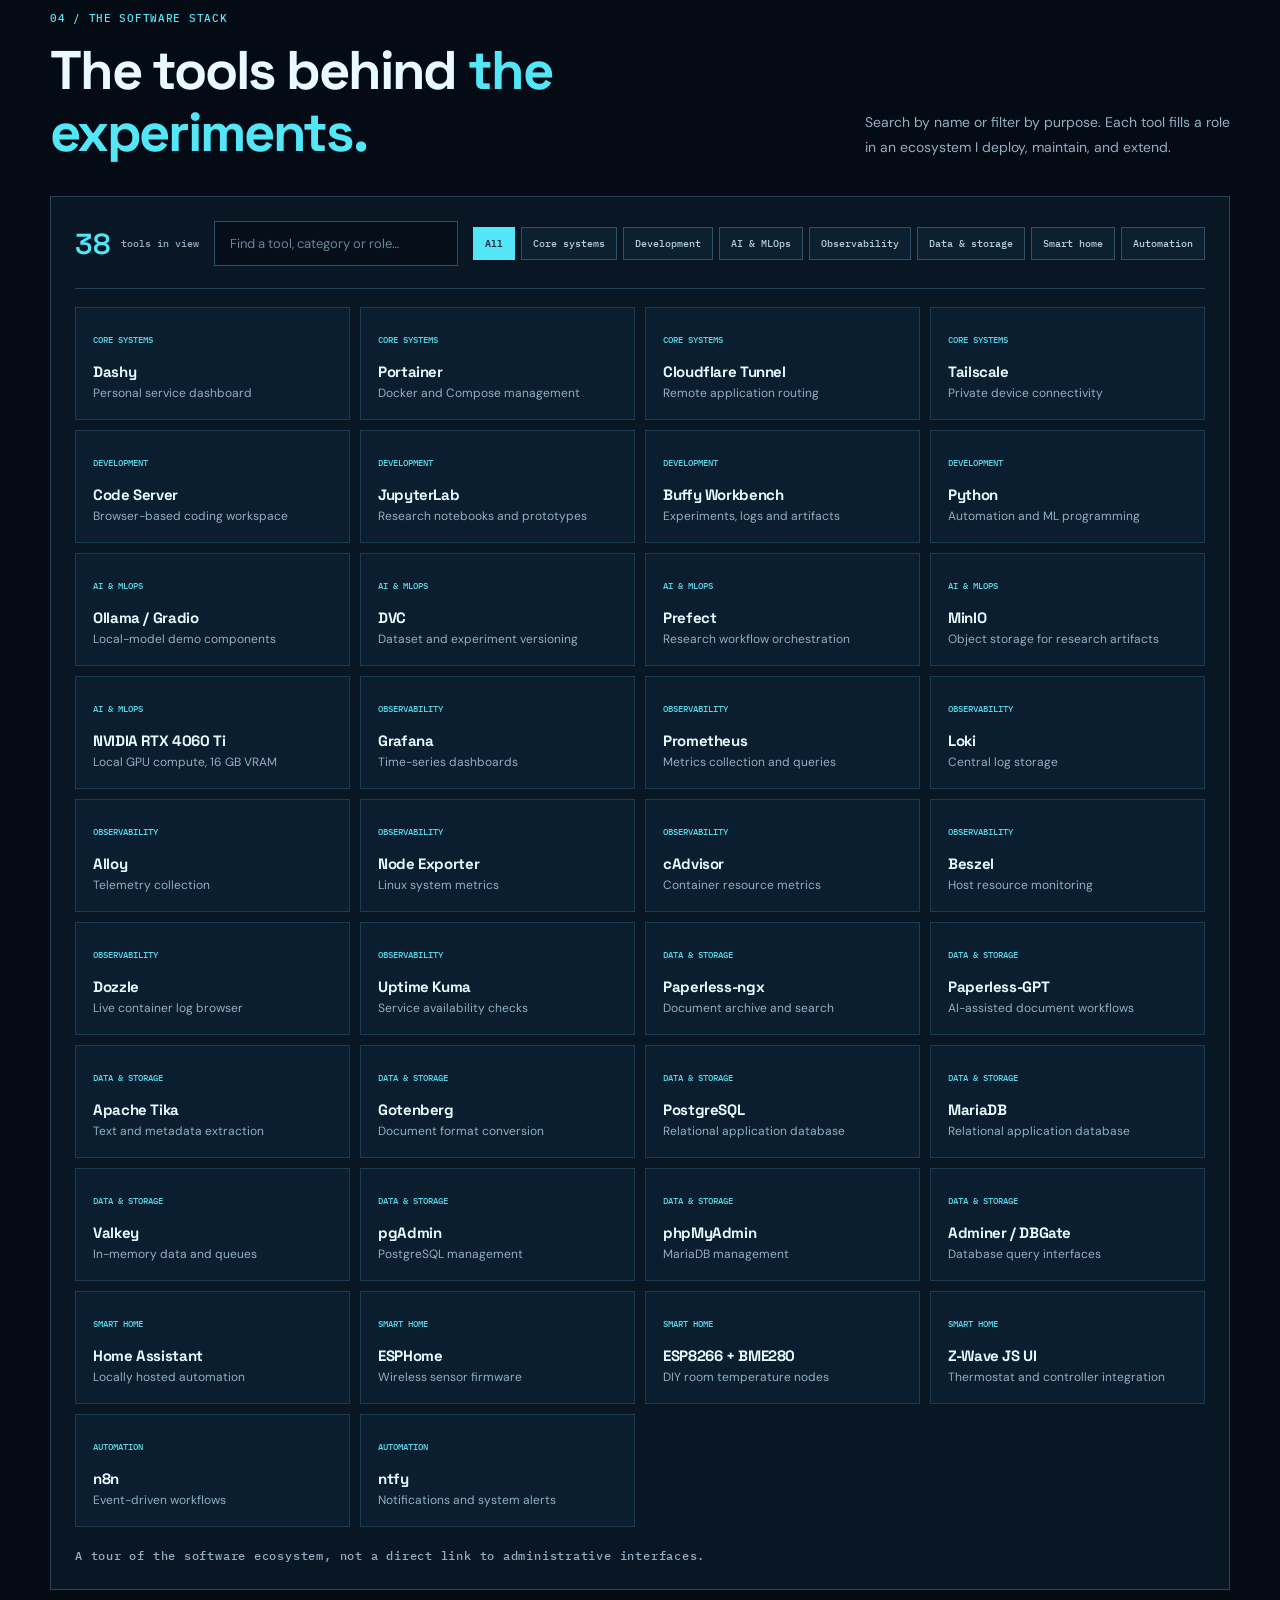
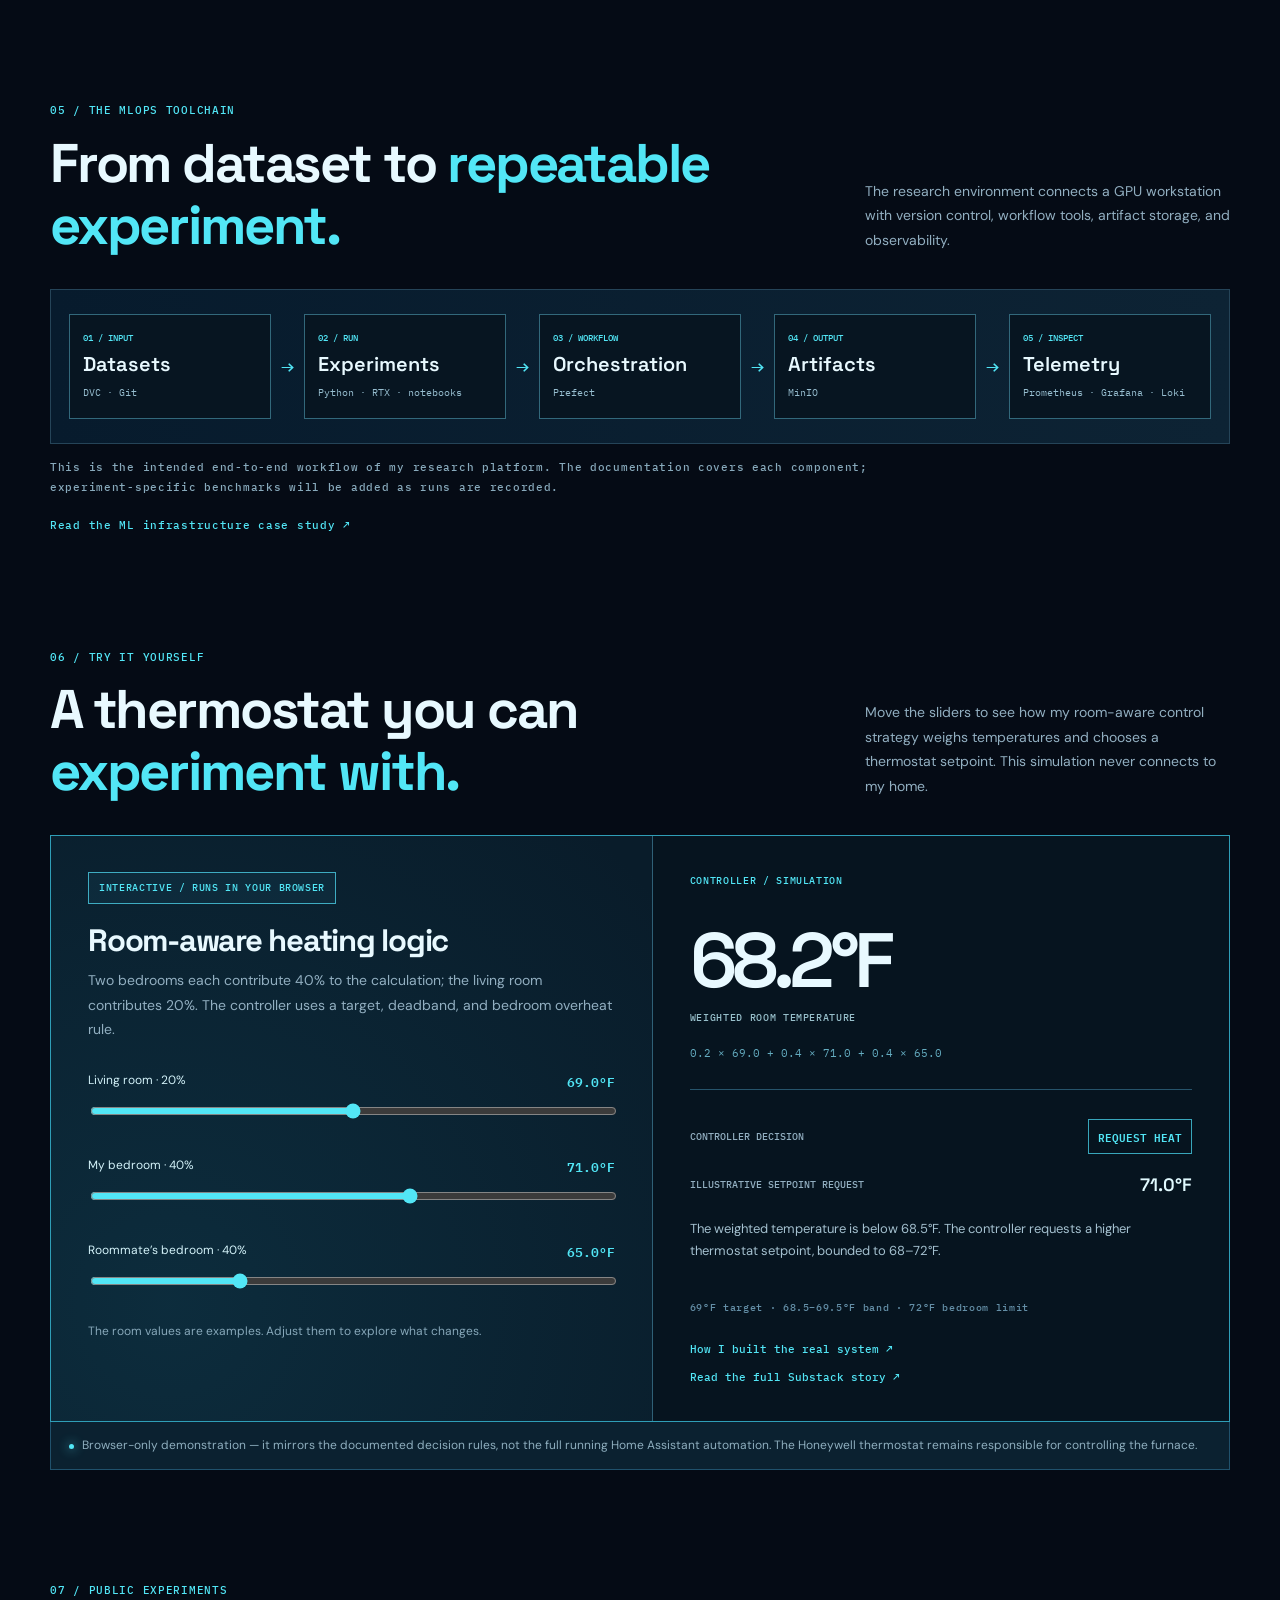
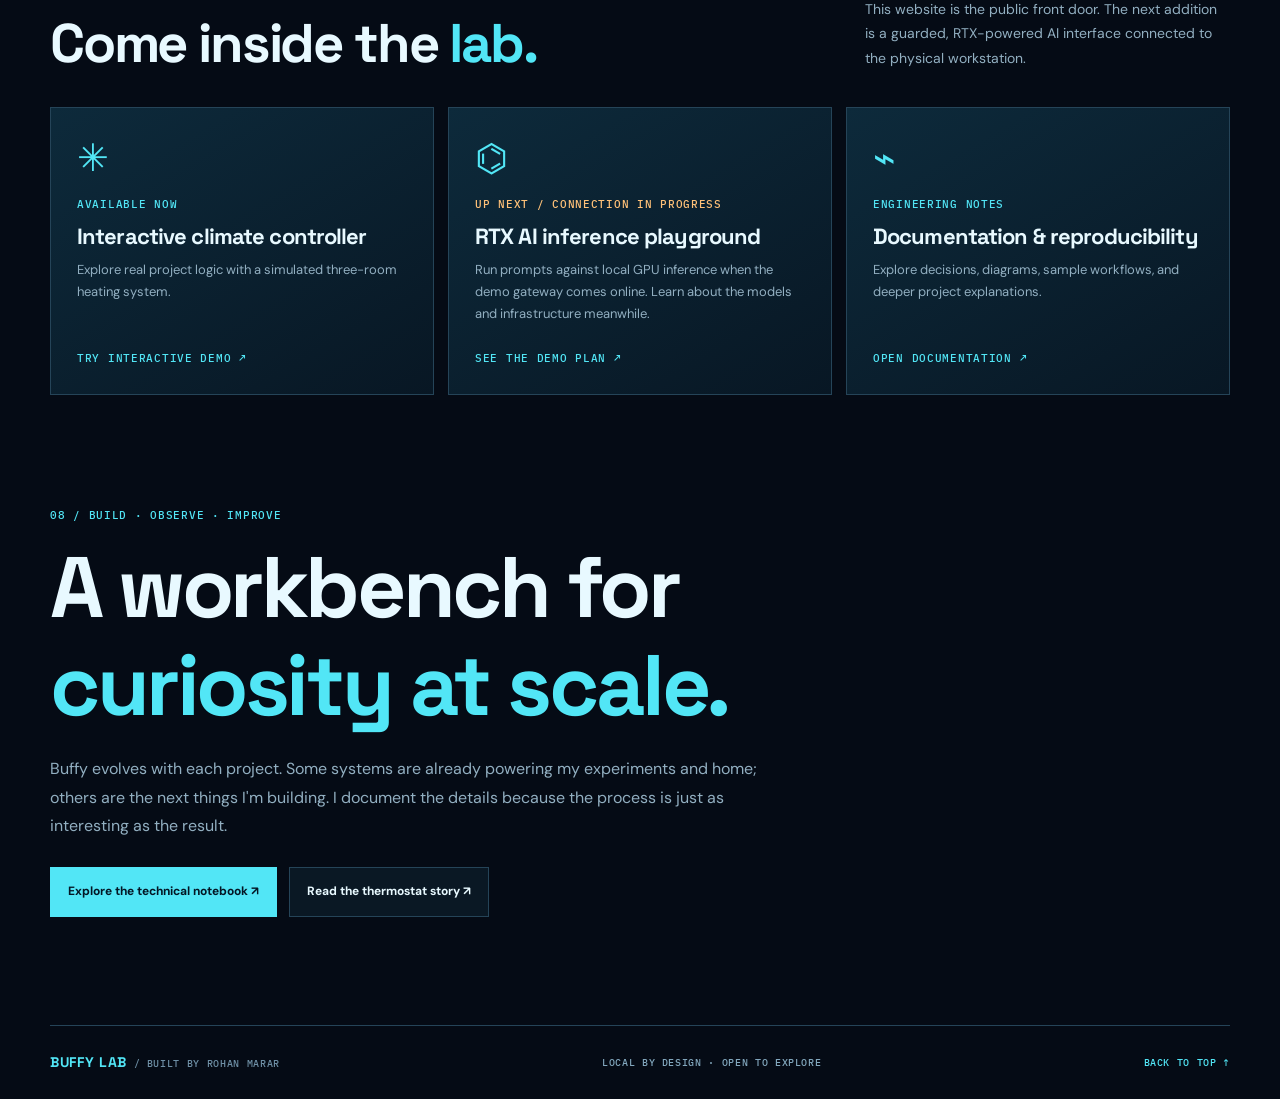
==== commit c88d0ae3: "Update header and footer content in index.html" ====
--- a/site/lab/index.html
+++ b/site/lab/index.html
@@ -11,14 +11,13 @@
 </head>
 <body>
 <div class="grid-overlay" aria-hidden="true"></div>
-<header class="topbar shell" id="top"><a class="brand" href="./" aria-label="Back to lab home"><span class="brand-orbit">R</span><span class="brand-lockup"><strong>BUFFY<span class="brand-dot">.</span>LAB</strong><small>ROHAN / ENGINEERING SYSTEMS</small></span></a><nav id="mainNav" aria-label="Primary navigation"><a href="#projects">Projects</a><a href="#architecture">Architecture</a><a href="#stack">The stack</a><a href="docs/">Documentation</a><a href="status/">Status</a><a class="nav-cta" href="demos/">Try the demos <span>↗</span></a></nav><button class="mobile-toggle" id="menuToggle" type="button" aria-label="Toggle navigation" aria-expanded="false">☰</button></header>
+<header class="topbar shell" id="top"><a class="brand" href="./" aria-label="Back to lab home"></a><nav id="mainNav" aria-label="Primary navigation"><a href="#projects">Projects</a><a href="#architecture">Architecture</a><a href="#stack">The stack</a><a href="docs/">Documentation</a><a href="status/">Status</a><a class="nav-cta" href="demos/">Try the demos <span>↗</span></a></nav><button class="mobile-toggle" id="menuToggle" type="button" aria-label="Toggle navigation" aria-expanded="false">☰</button></header>
 <main>
 <section class="hero shell" aria-labelledby="hero-title">
-  <div class="hero-copy"><div class="eyebrow"><span class="signal"></span> PERSONAL ENGINEERING LAB <span class="sep">//</span> ONLINE SHOWCASE</div>
-  <h1 id="hero-title">Meet <em>Buffy.</em><br><span class="headline-outline">My machine.</span><br>My laboratory.</h1>
+  <h1 id="hero-title">Meet <em>Buffy</em><br><span class="headline-outline">My machine.</span><br>My laboratory.</h1>
   <p class="hero-lede">I turned a workstation into a home for <strong>local AI experiments, self-hosted software, monitoring, and smart-home control.</strong> This is where I build things, break them, learn how they work, and document the results.</p>
   <div class="hero-actions"><a class="btn btn-primary" href="#projects">Explore what I've built <span>↗</span></a><a class="btn btn-ghost" href="demos/">Try something interactive <span>→</span></a></div>
-  <div class="hardware-strip" aria-label="Host specifications"><div><span>BASE SYSTEM</span><b>HP Z440 <small>Xeon workstation</small></b></div><div><span>GPU</span><b>RTX 4060 Ti <small>16 GB VRAM</small></b></div><div><span>OS</span><b>Ubuntu <small>Linux</small></b></div><div><span>FOCUS</span><b>AI <small>+ systems + IoT</small></b></div></div>
+  <div class="hardware-strip" aria-label="Host specifications"><div><span>BASE SYSTEM</span><b>HP Z440 <small>workstation</small></b></div><div><span>GPU</span><b>RTX 4060 Ti <small>16 GB VRAM</small></b></div><div><span>OS</span><b>Ubuntu <small>Linux</small></b></div><div><span>FOCUS</span><b>AI <small>+ systems + IoT</small></b></div></div>
   </div>
   <div class="hero-hud" aria-label="Illustrated diagram of interconnected homelab systems">
     <div class="hud-top"><span>BUFFY / CONTROL ROOM</span><span class="hud-badge">SYSTEM MAP · 01</span></div>
@@ -51,7 +50,7 @@
 <section class="section shell" id="next" aria-labelledby="next-title"><div class="section-head"><div><div class="kicker">07 / PUBLIC EXPERIMENTS</div><h2 id="next-title">Come inside the <em>lab.</em></h2></div><p>This website is the public front door. The next addition is a guarded, RTX-powered AI interface connected to the physical workstation.</p></div><div class="next-grid"><a href="demos/" class="next-card"><div class="next-symbol">✳</div><span class="kicker">AVAILABLE NOW</span><h3>Interactive climate controller</h3><p>Explore real project logic with a simulated three-room heating system.</p><span class="inline-arrow">TRY INTERACTIVE DEMO ↗</span></a><a href="demos/" class="next-card"><div class="next-symbol">⌬</div><span class="kicker warm">UP NEXT / CONNECTION IN PROGRESS</span><h3>RTX AI inference playground</h3><p>Run prompts against local GPU inference when the demo gateway comes online. Learn about the models and infrastructure meanwhile.</p><span class="inline-arrow">SEE THE DEMO PLAN ↗</span></a><a href="docs/" class="next-card"><div class="next-symbol">⌁</div><span class="kicker">ENGINEERING NOTES</span><h3>Documentation & reproducibility</h3><p>Explore decisions, diagrams, sample workflows, and deeper project explanations.</p><span class="inline-arrow">OPEN DOCUMENTATION ↗</span></a></div></section>
 <section class="section shell closing"><div class="kicker">08 / BUILD · OBSERVE · IMPROVE</div><h2>A workbench for<br><em>curiosity at scale.</em></h2><p>Buffy evolves with each project. Some systems are already powering my experiments and home; others are the next things I'm building. I document the details because the process is just as interesting as the result.</p><div class="closing-actions"><a class="btn btn-primary" href="docs/">Explore the technical notebook ↗</a><a class="btn btn-ghost" href="https://rohanmarar.substack.com/p/the-thermostat-wars-revenge-of-the" target="_blank" rel="noopener noreferrer">Read the thermostat story ↗</a><a id="githubSourceLink" class="btn btn-ghost" href="#" hidden>Code on GitHub ↗</a></div></section>
 </main>
-<footer class="footer shell"><span><b>BUFFY.LAB</b> <span class="foot-muted">/ BUILT BY ROHAN MARAR</span></span><span>LOCAL BY DESIGN · OPEN TO EXPLORE</span><a href="#top">BACK TO TOP ↑</a></footer>
+<footer class="footer shell"><span><b>BUFFY LAB</b> <span class="foot-muted">/ BUILT BY ROHAN MARAR</span></span><span>LOCAL BY DESIGN · OPEN TO EXPLORE</span><a href="#top">BACK TO TOP ↑</a></footer>
 <script src="assets/public-config.js" defer></script><script src="assets/app.js" defer></script>
 </body>
 </html>
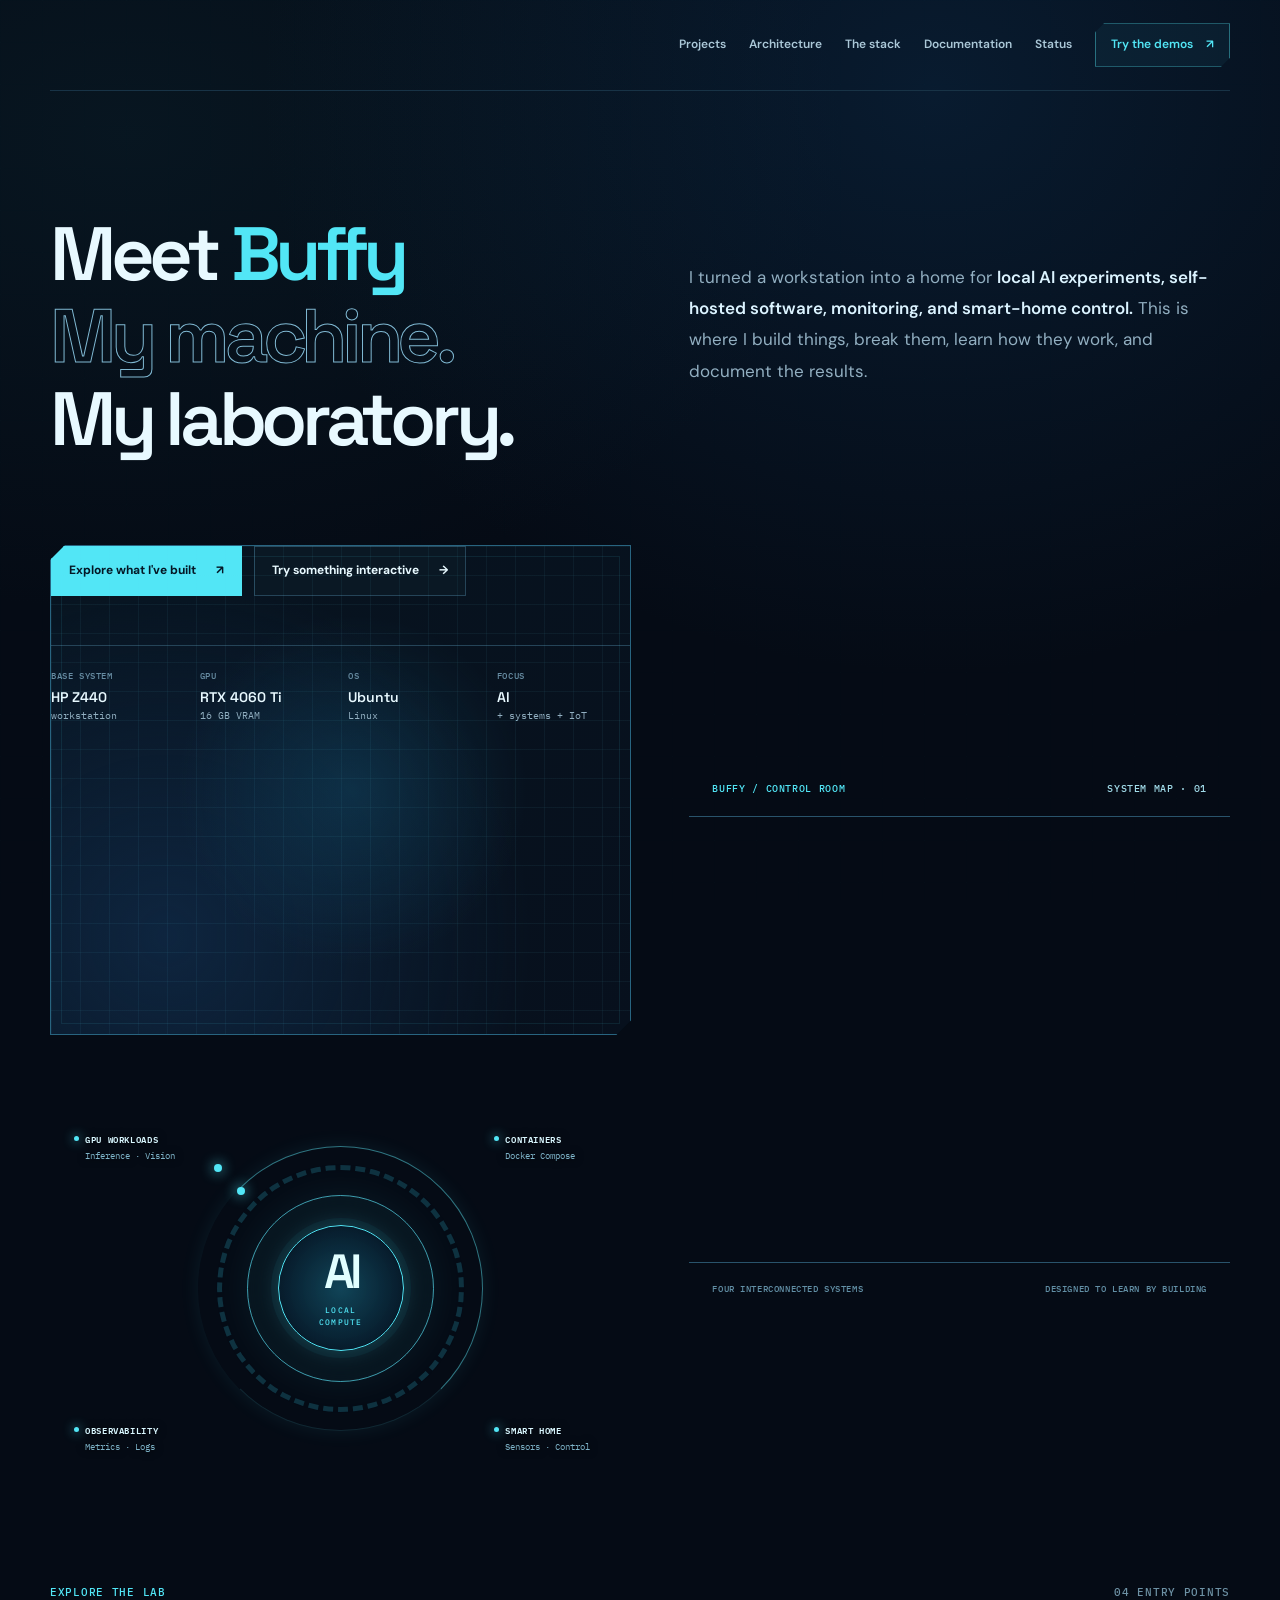
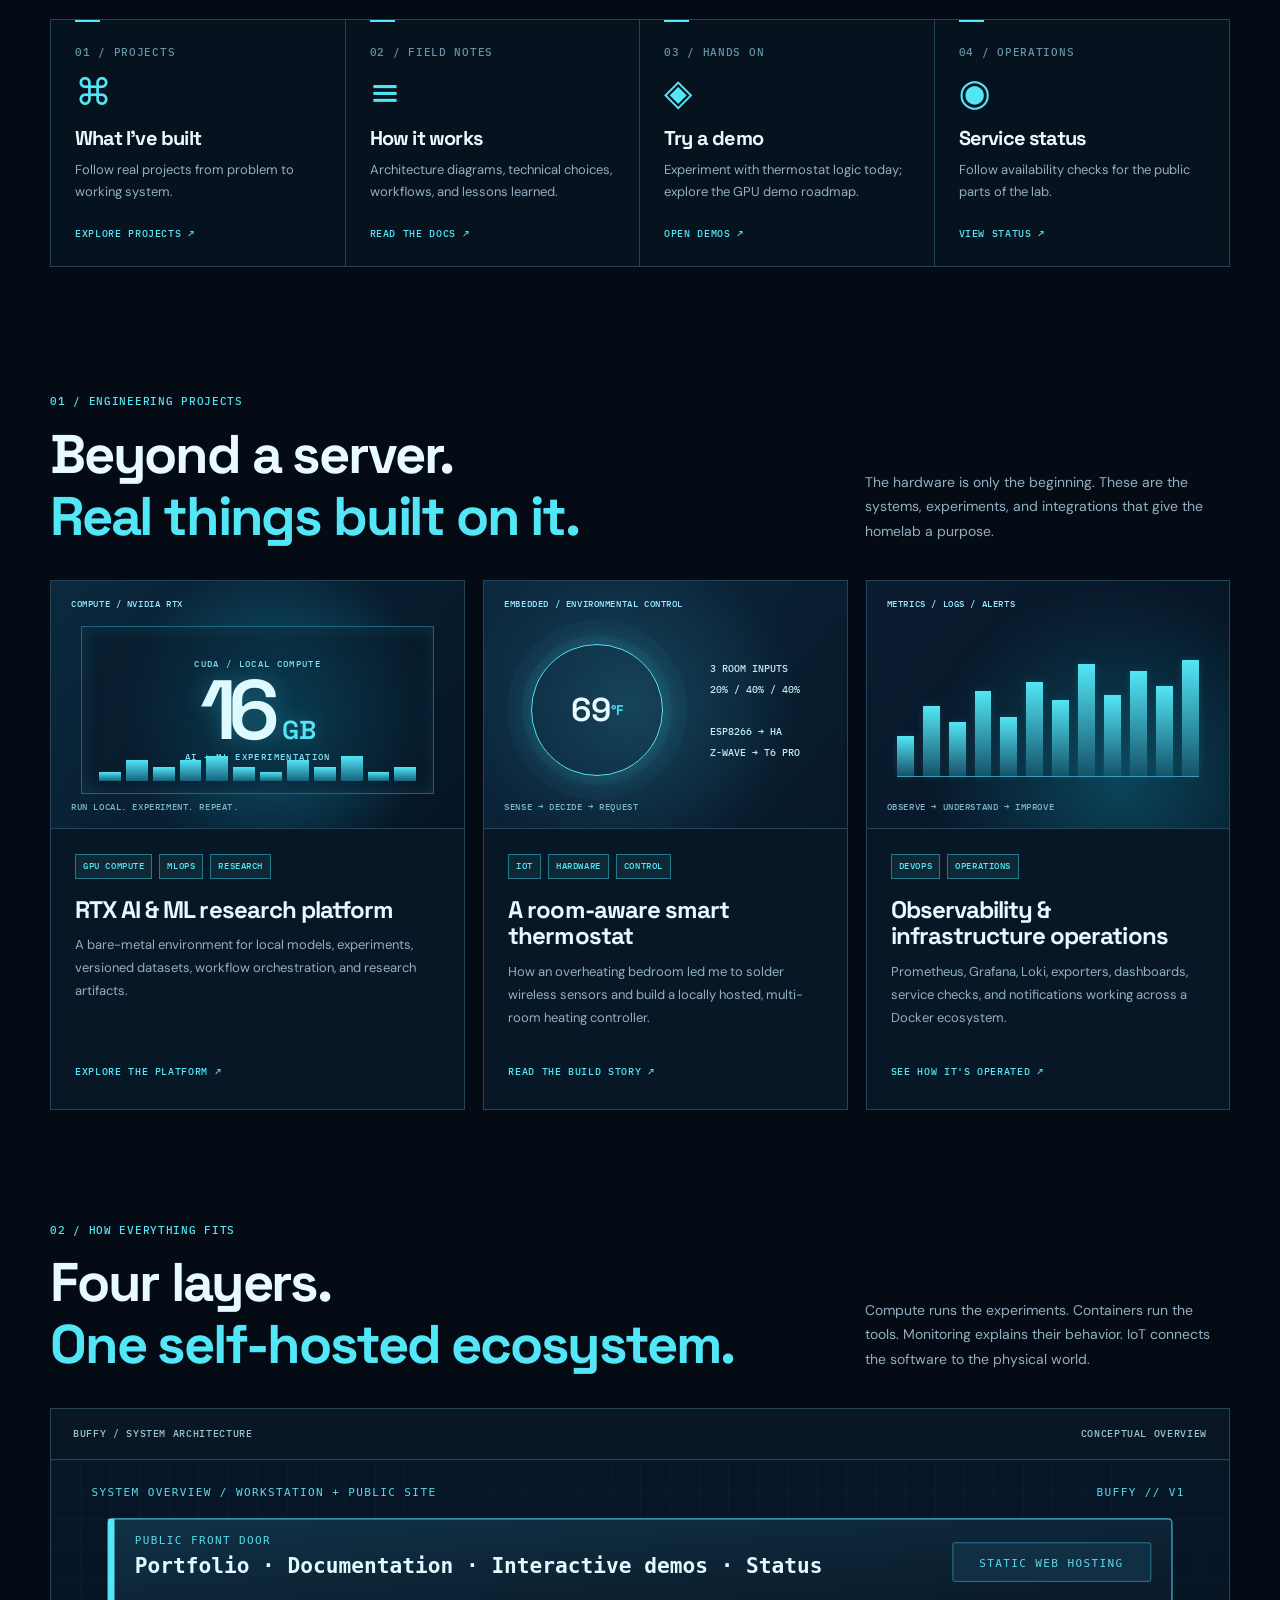
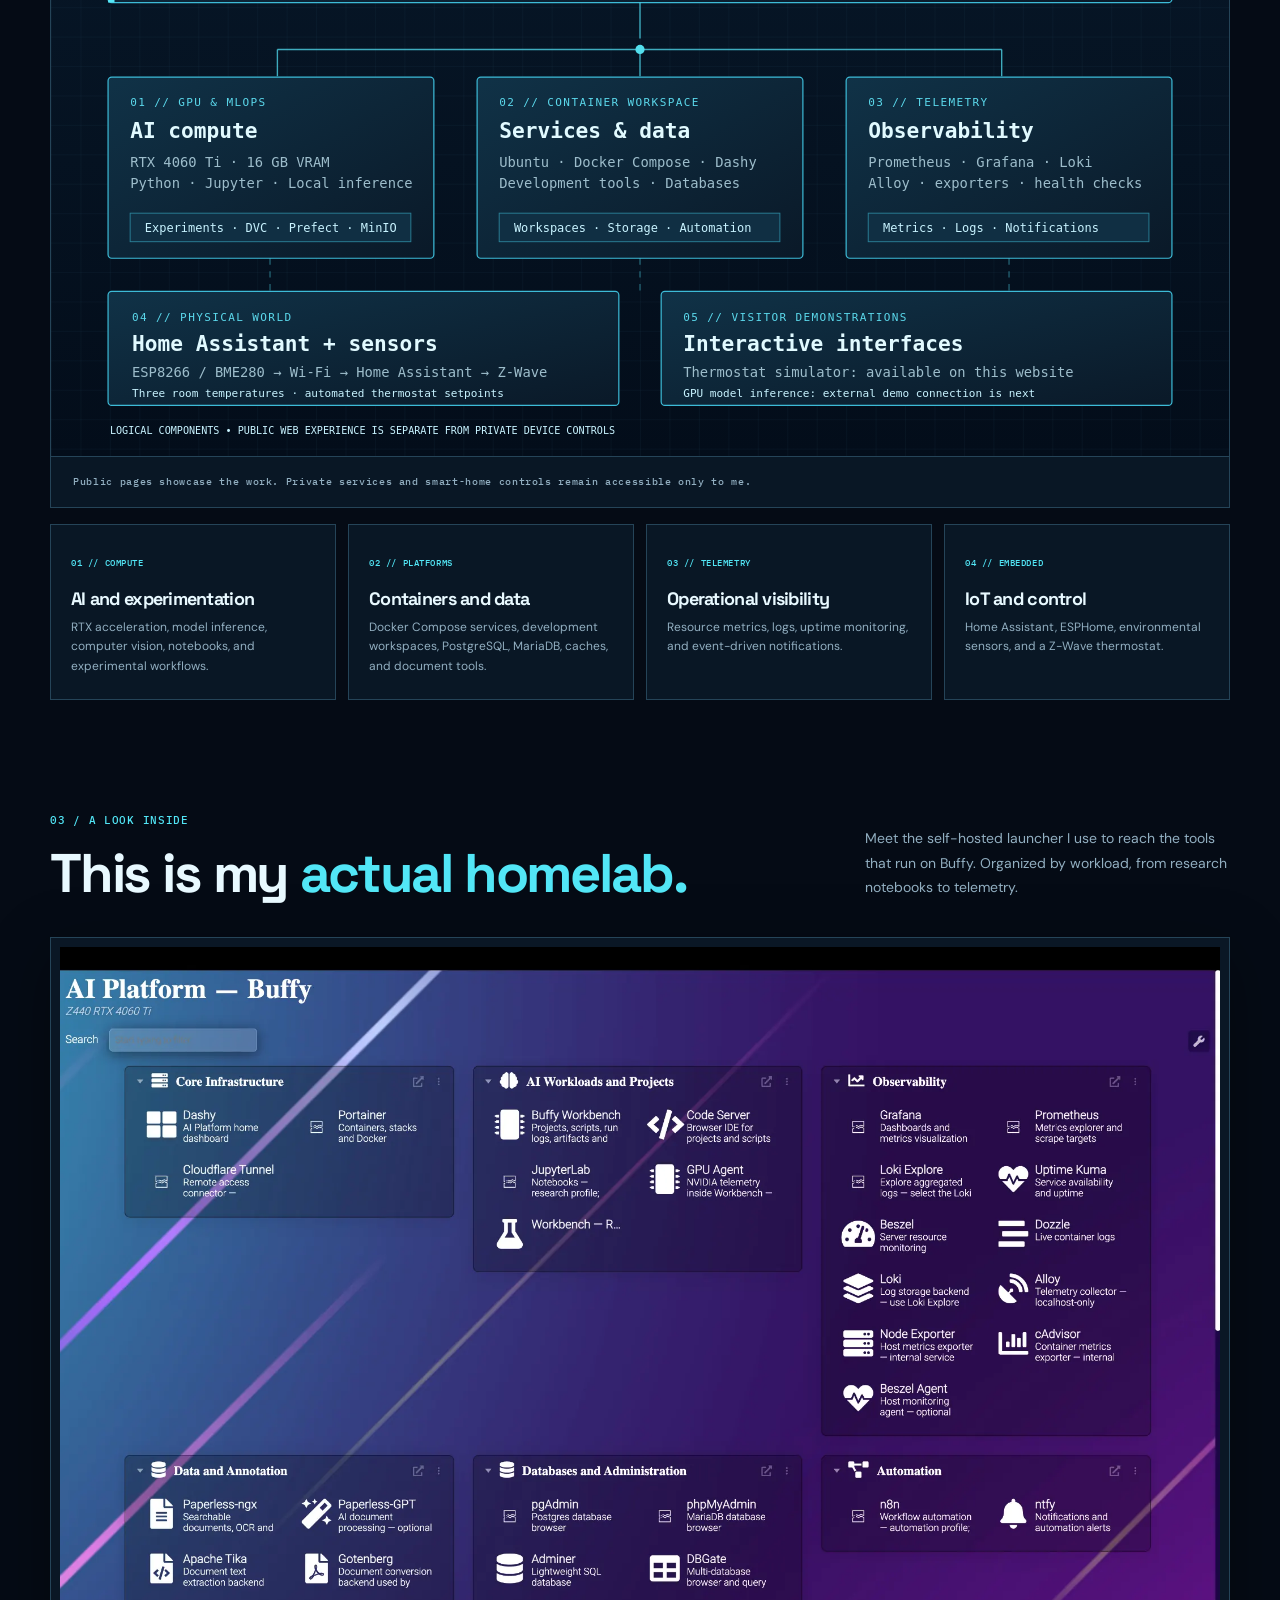
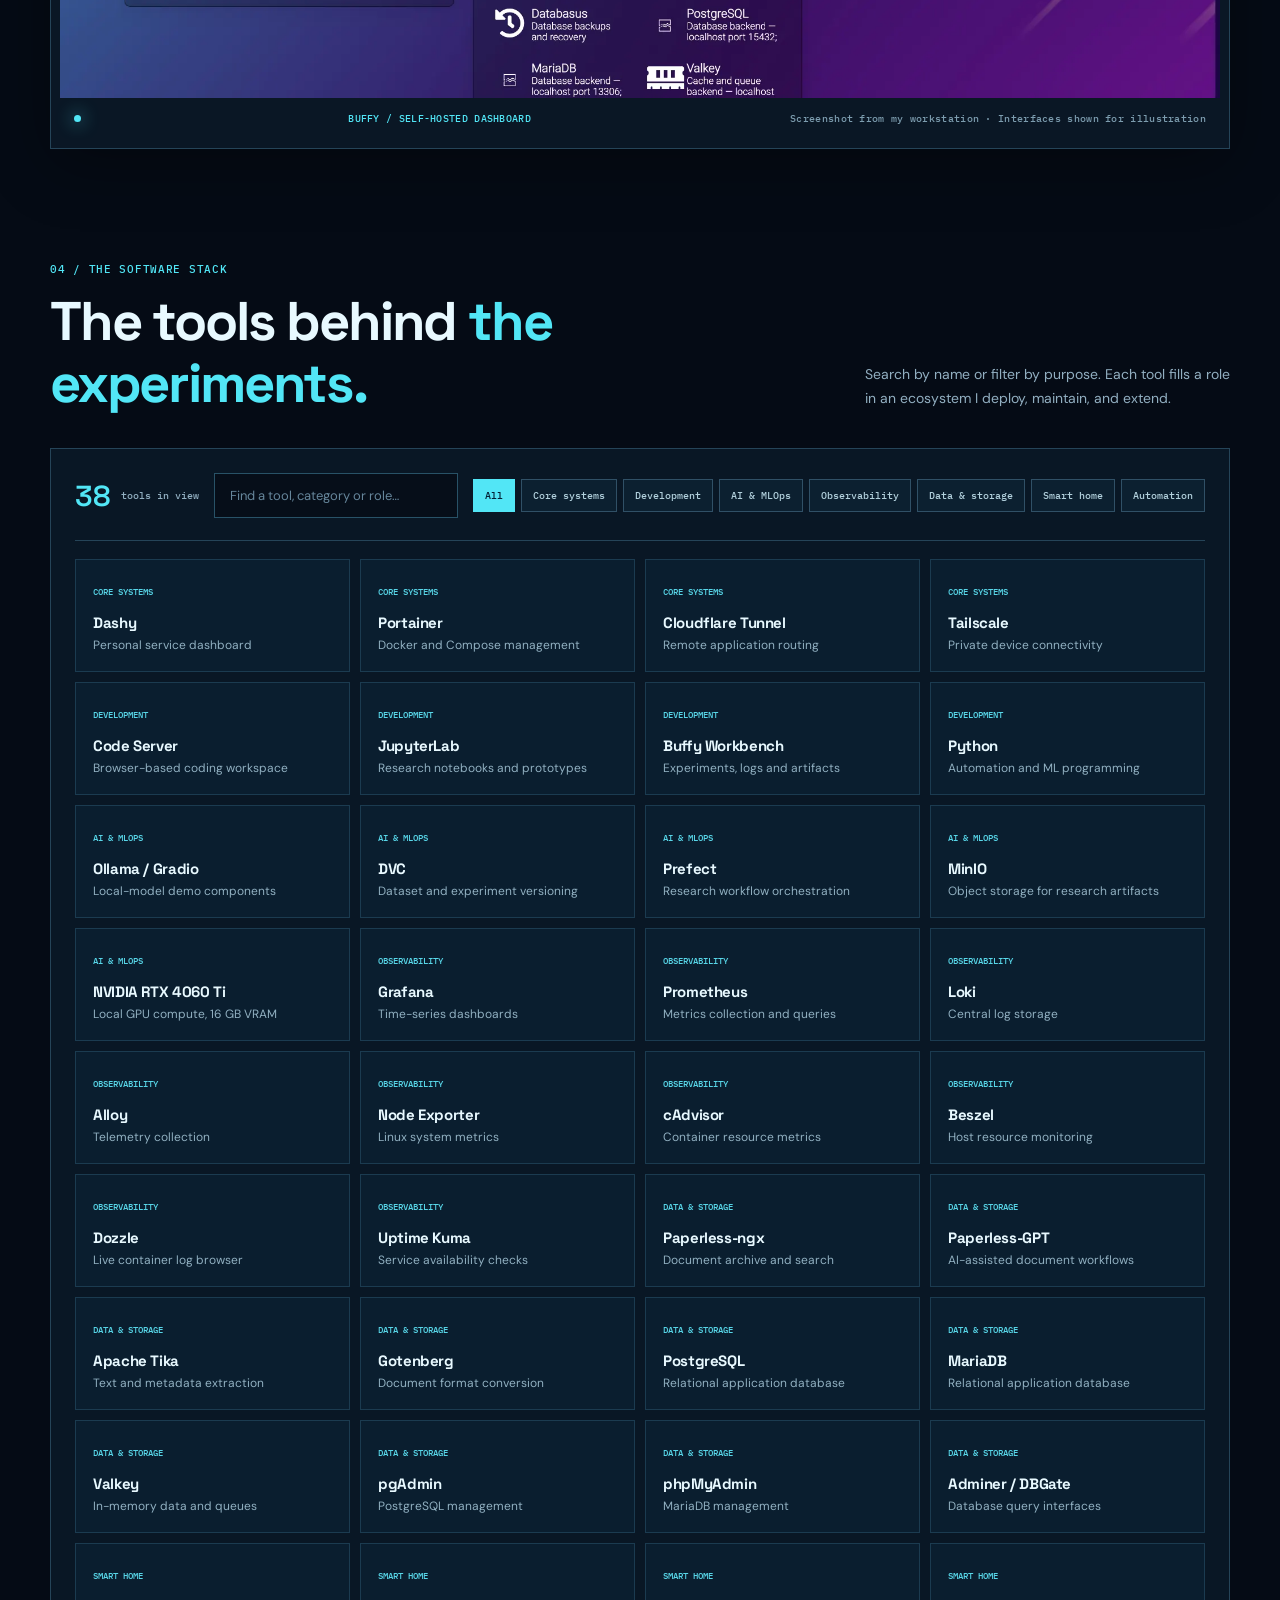
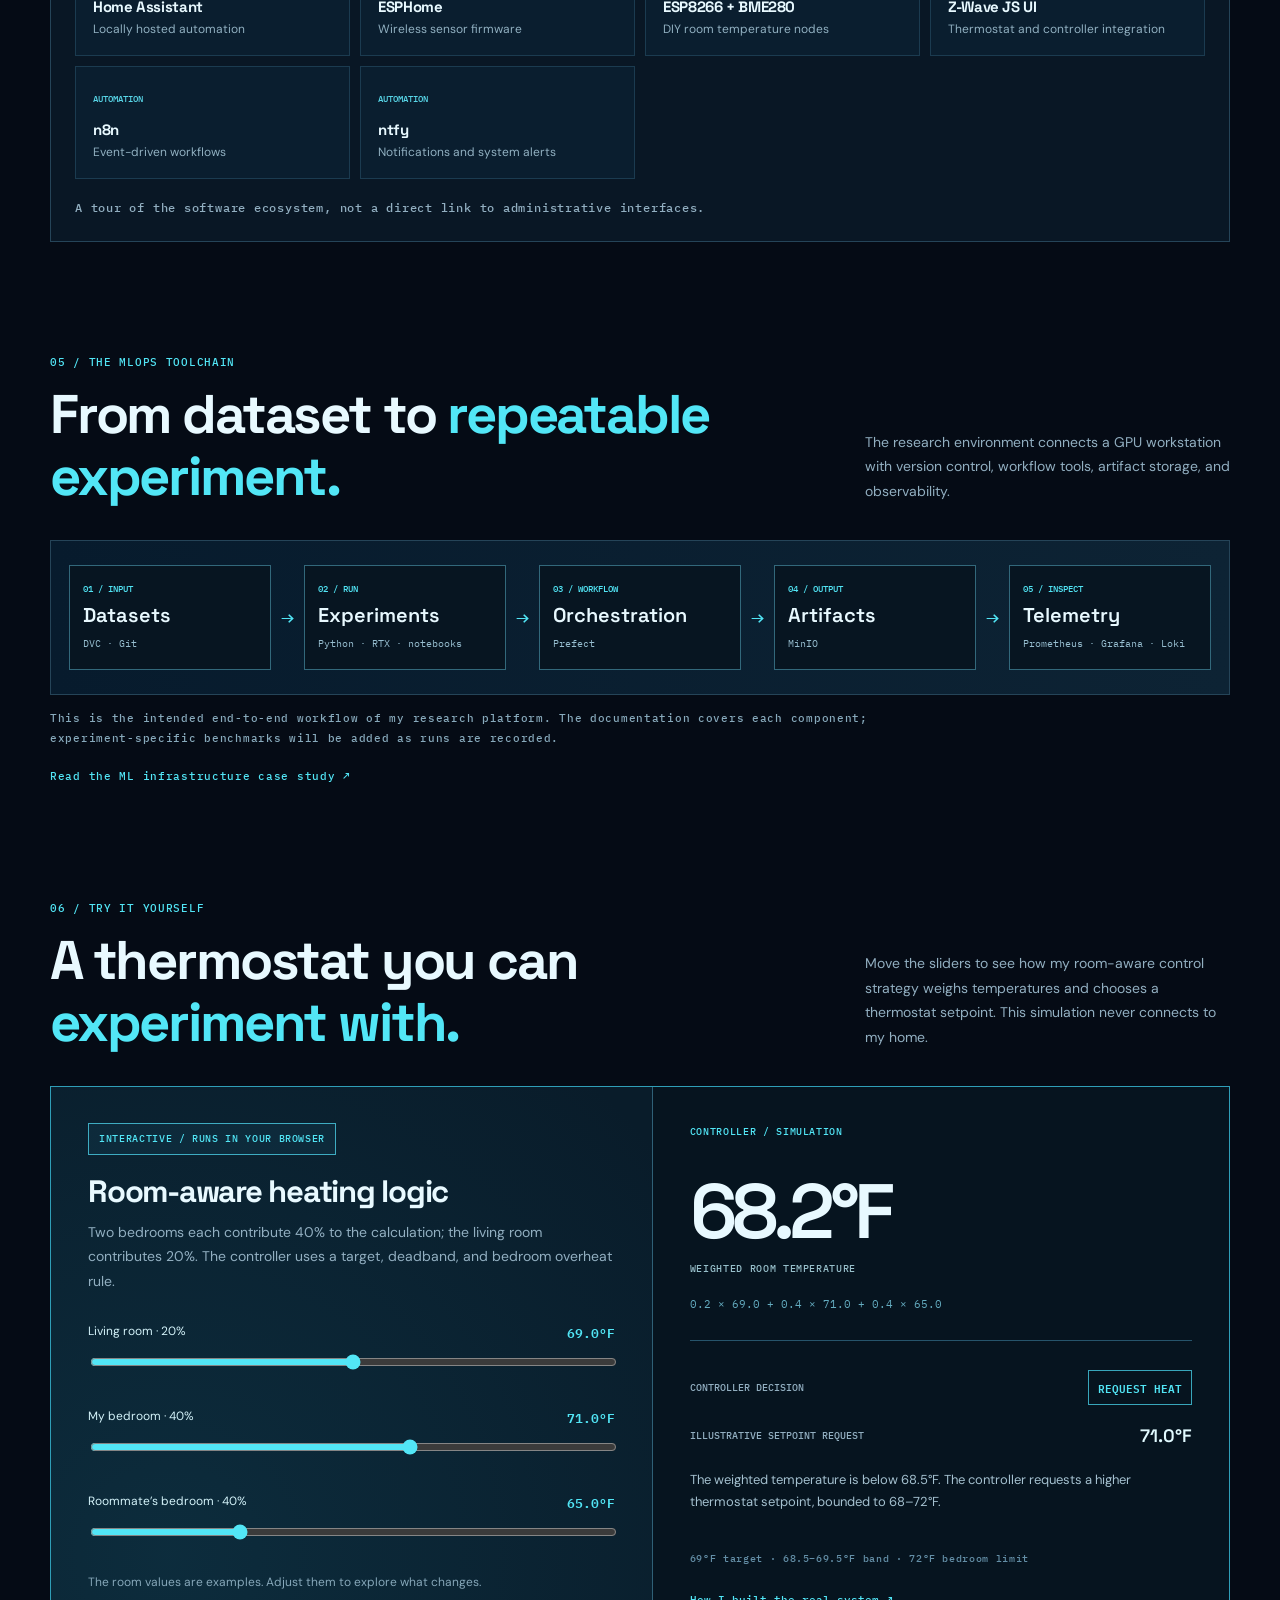
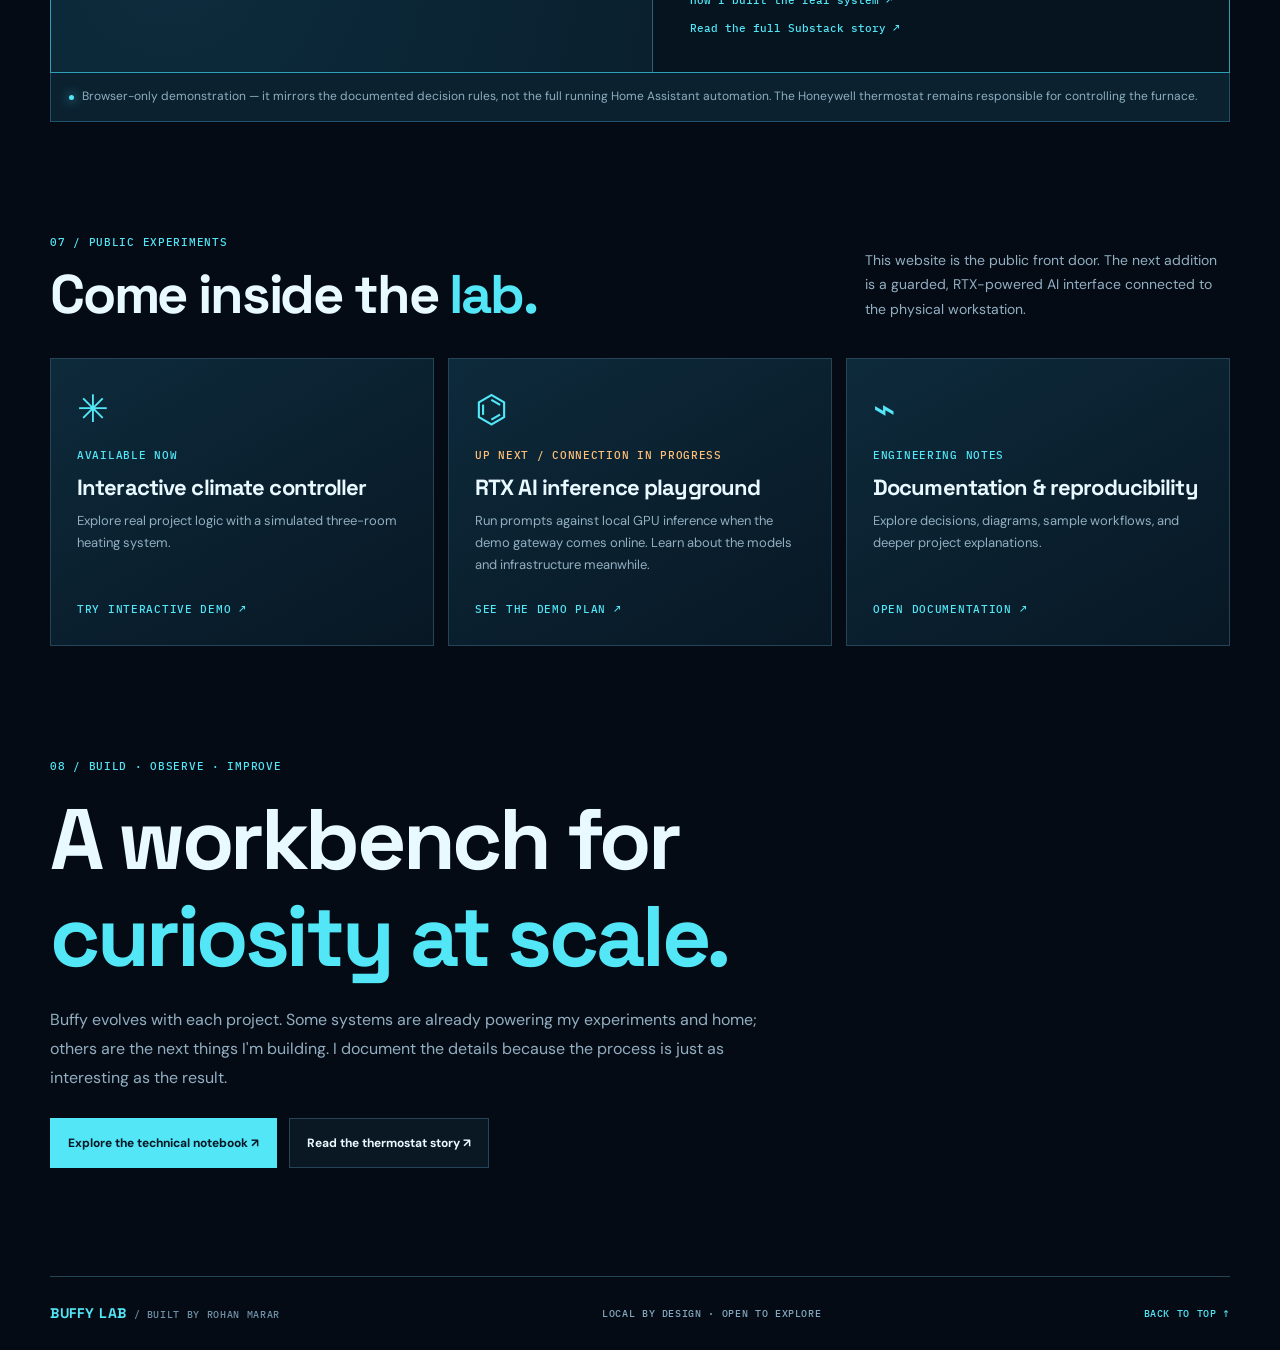
==== commit 47b65465: "Fix formatting issues in index.html" ====
--- a/site/lab/index.html
+++ b/site/lab/index.html
@@ -15,11 +15,10 @@
 <main>
 <section class="hero shell" aria-labelledby="hero-title">
   <h1 id="hero-title">Meet <em>Buffy</em><br><span class="headline-outline">My machine.</span><br>My laboratory.</h1>
-  <p class="hero-lede">I turned a workstation into a home for <strong>local AI experiments, self-hosted software, monitoring, and smart-home control.</strong> This is where I build things, break them, learn how they work, and document the results.</p>
+  <p class="hero-lede">I turned a workstation into a home for <strong>local AI experiments, self-hosted software, monitoring, and smart-home control.</strong> This is where I build things, break them, learn how they work, and document the results.</p>  <div class="hero-hud" aria-label="Illustrated diagram of interconnected homelab systems">
   <div class="hero-actions"><a class="btn btn-primary" href="#projects">Explore what I've built <span>↗</span></a><a class="btn btn-ghost" href="demos/">Try something interactive <span>→</span></a></div>
   <div class="hardware-strip" aria-label="Host specifications"><div><span>BASE SYSTEM</span><b>HP Z440 <small>workstation</small></b></div><div><span>GPU</span><b>RTX 4060 Ti <small>16 GB VRAM</small></b></div><div><span>OS</span><b>Ubuntu <small>Linux</small></b></div><div><span>FOCUS</span><b>AI <small>+ systems + IoT</small></b></div></div>
   </div>
-  <div class="hero-hud" aria-label="Illustrated diagram of interconnected homelab systems">
     <div class="hud-top"><span>BUFFY / CONTROL ROOM</span><span class="hud-badge">SYSTEM MAP · 01</span></div>
     <div class="hud-visual"><div class="hud-arcs" aria-hidden="true"><div class="arc outer"></div><div class="arc middle"></div><div class="arc inner"></div><div class="core-circle"><span>AI</span><small>LOCAL<br>COMPUTE</small></div></div><div class="hud-label lab-a"><span class="led"></span>GPU WORKLOADS<small>Inference · Vision</small></div><div class="hud-label lab-b"><span class="led"></span>CONTAINERS<small>Docker Compose</small></div><div class="hud-label lab-c"><span class="led"></span>OBSERVABILITY<small>Metrics · Logs</small></div><div class="hud-label lab-d"><span class="led"></span>SMART HOME<small>Sensors · Control</small></div></div>
     <div class="hud-bottom"><span>FOUR INTERCONNECTED SYSTEMS</span><span>DESIGNED TO LEARN BY BUILDING</span></div>
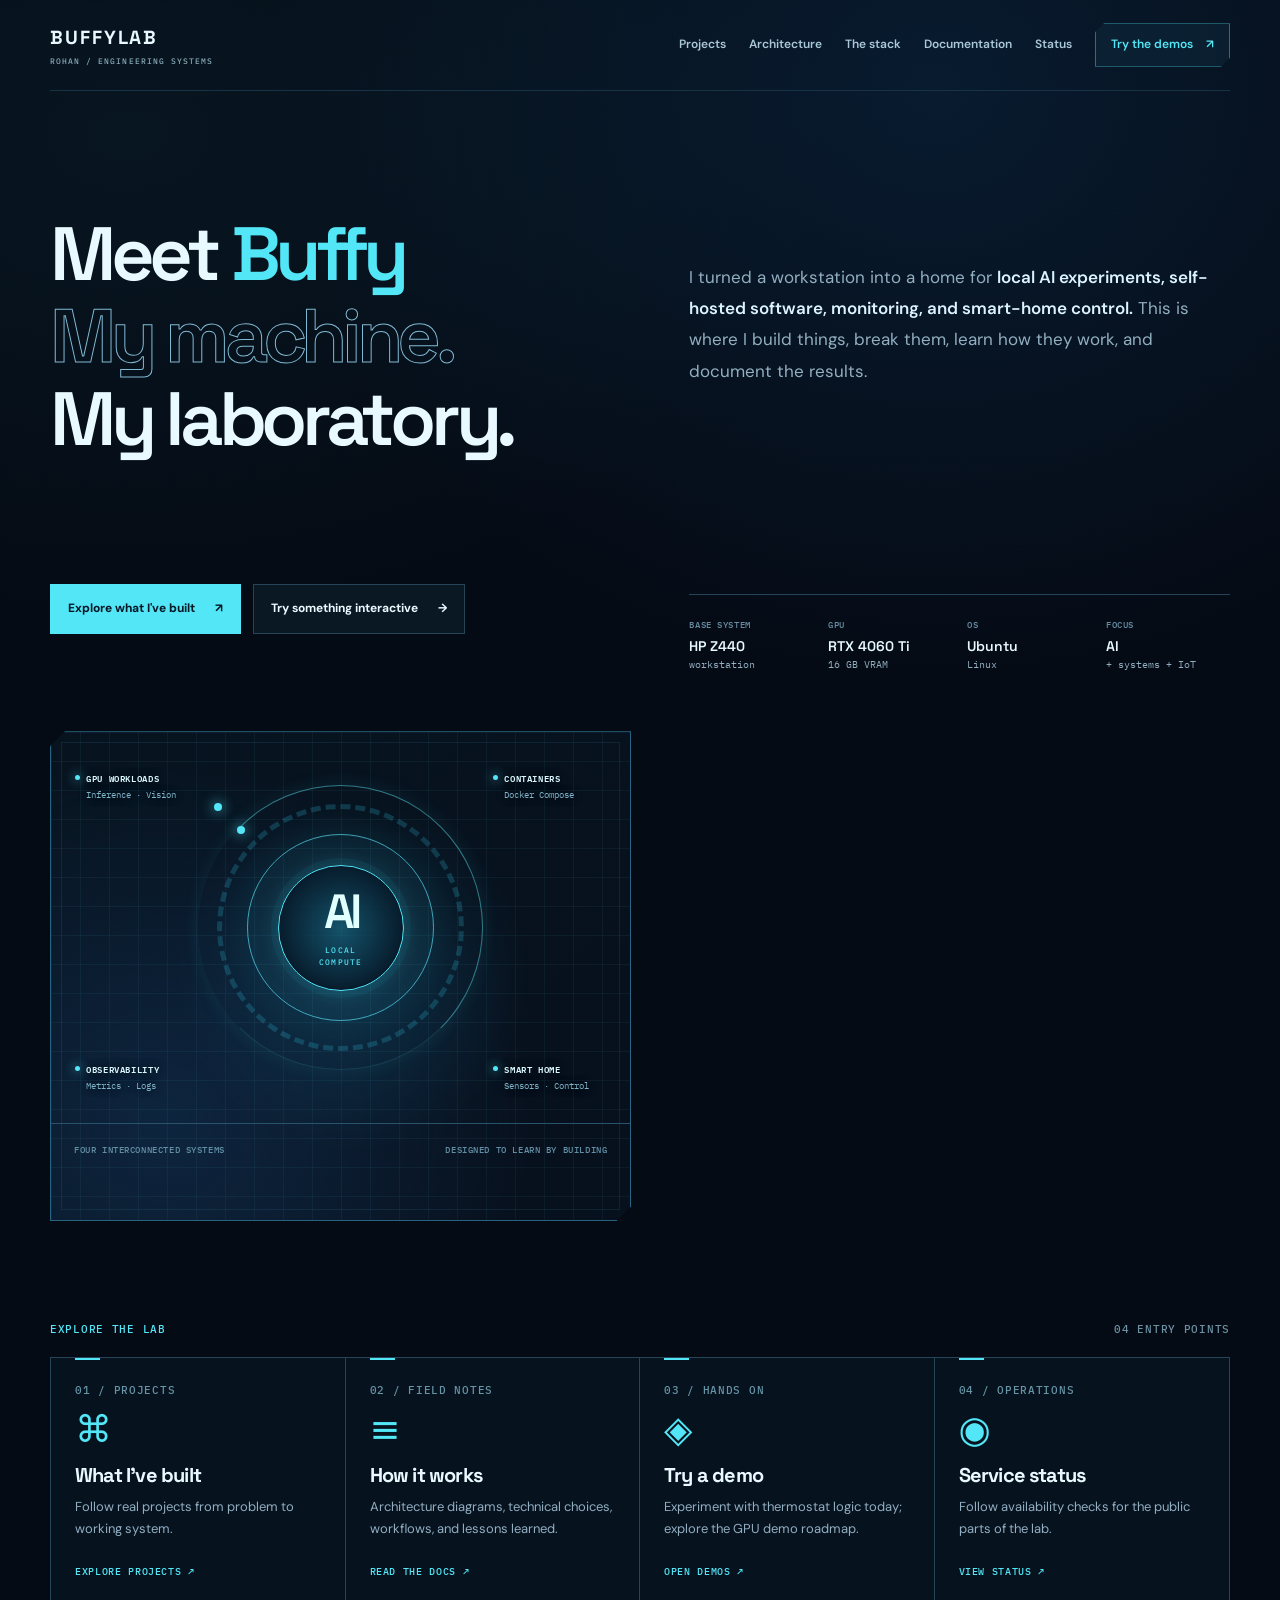
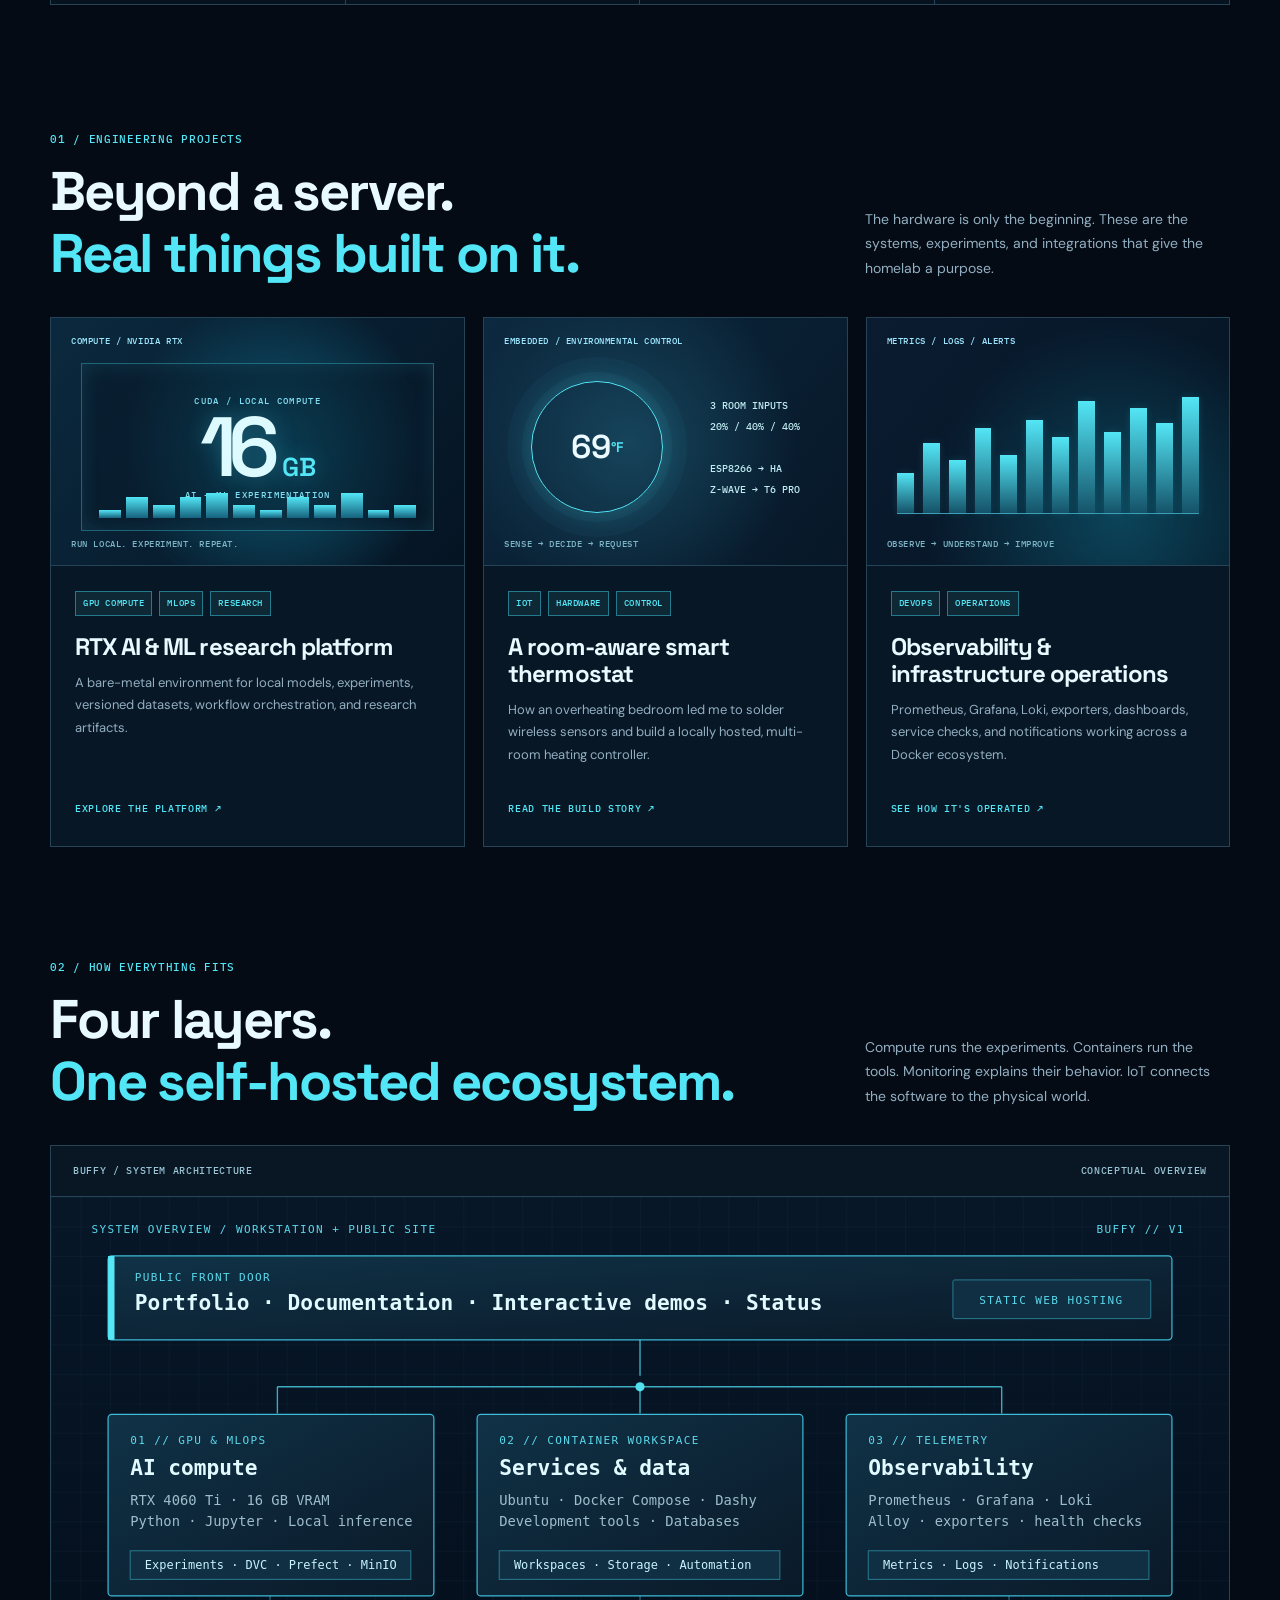
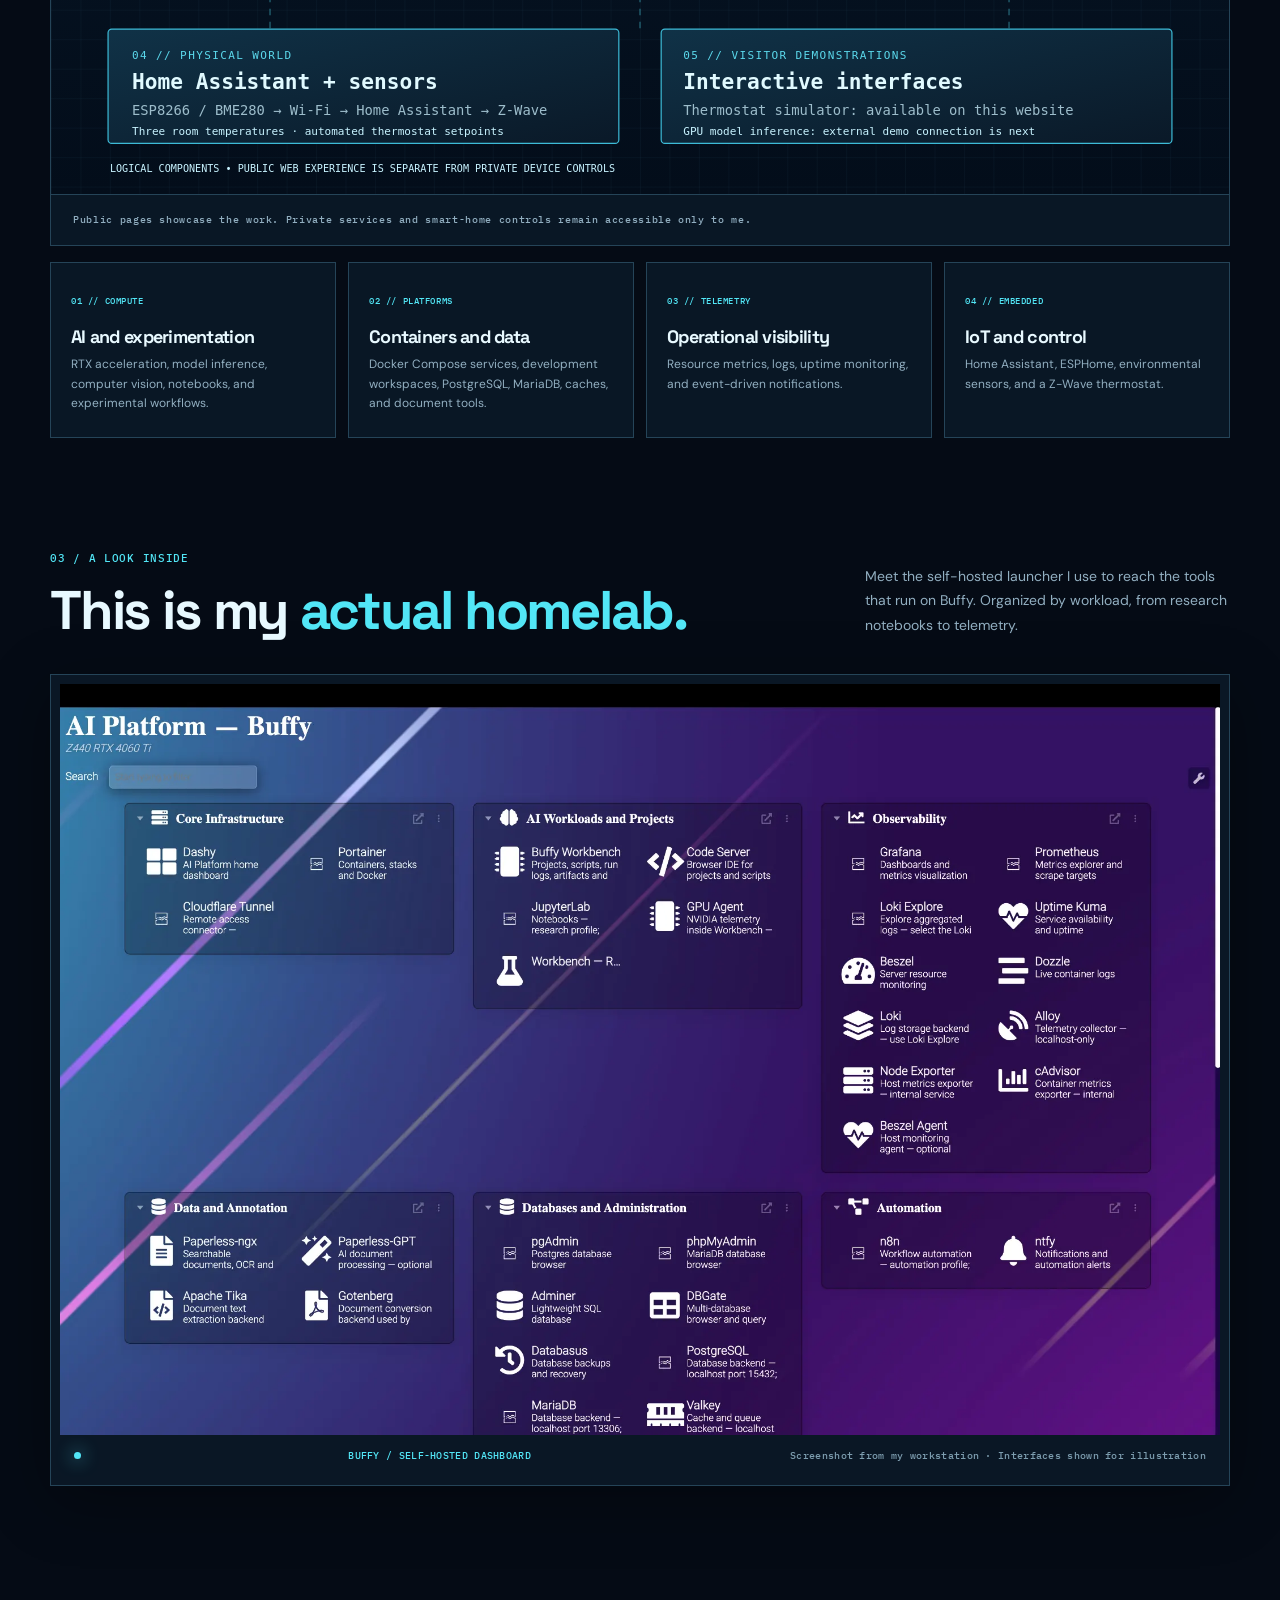
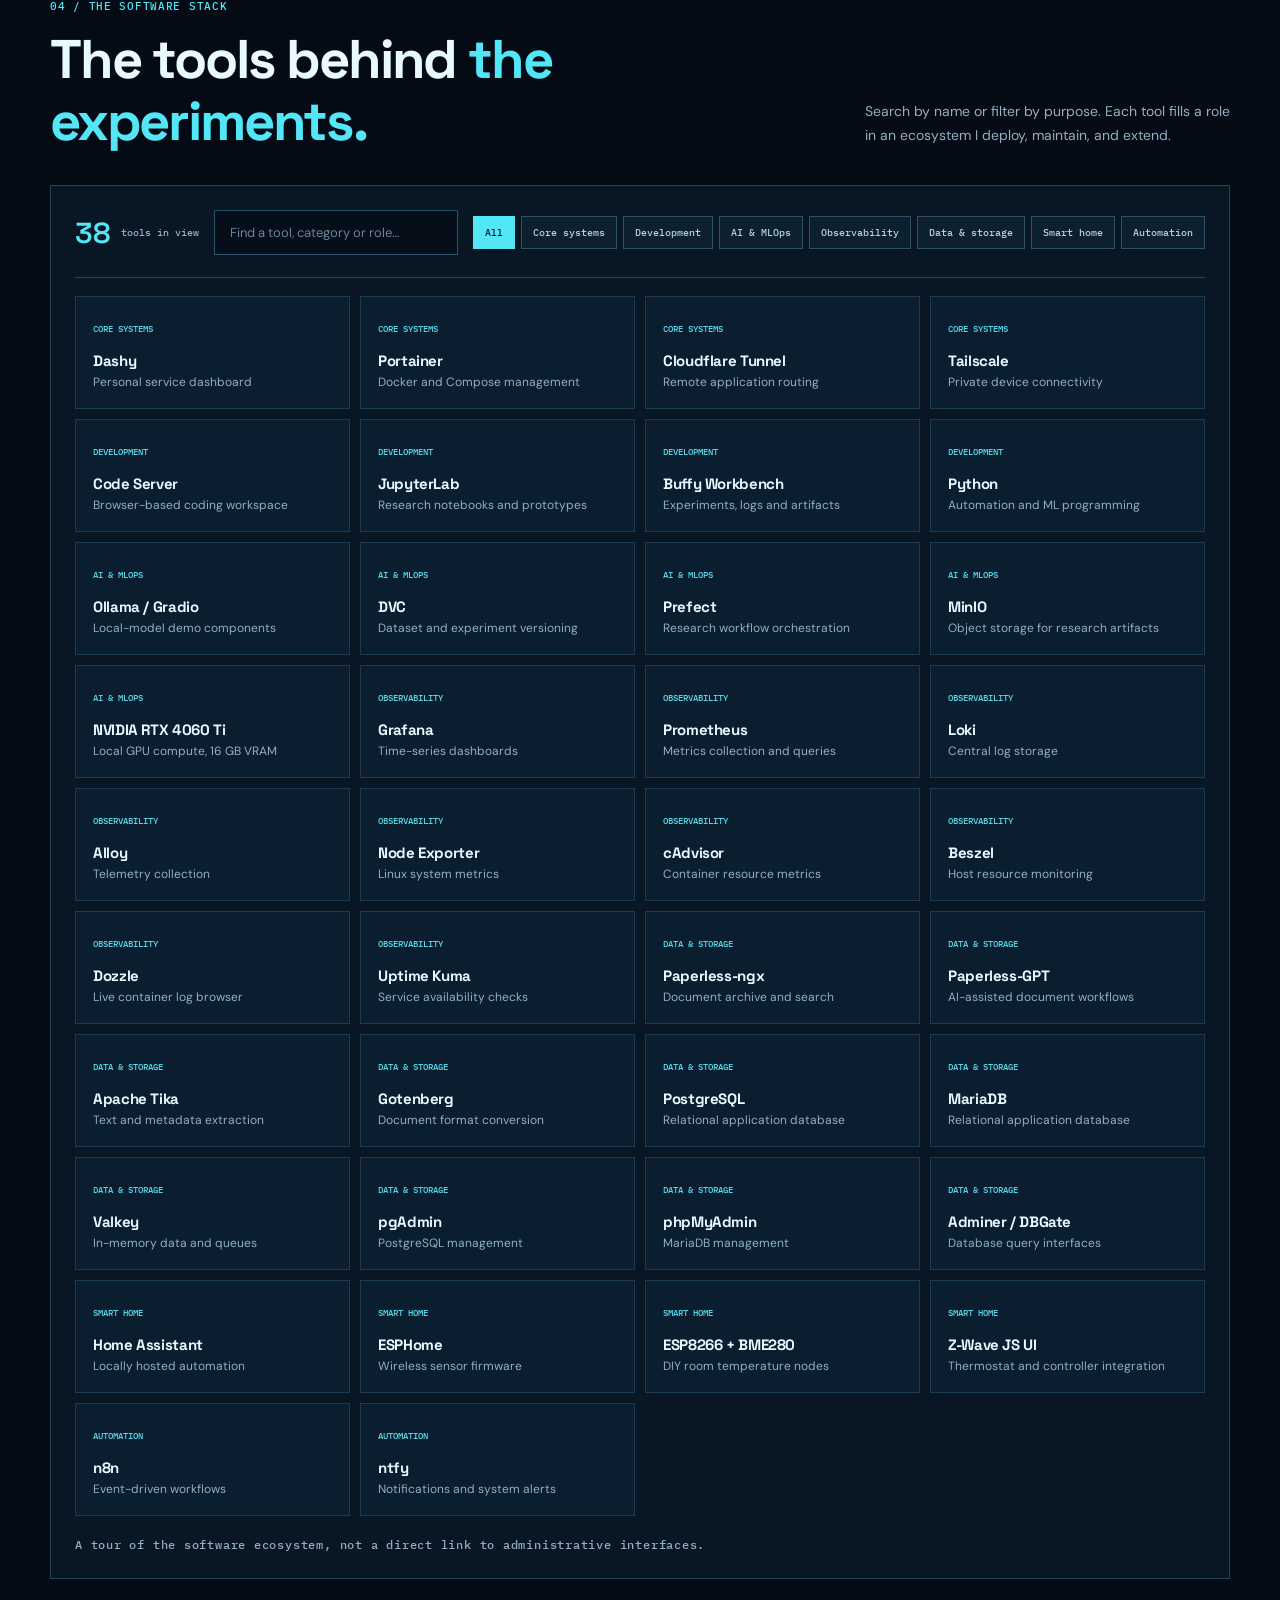
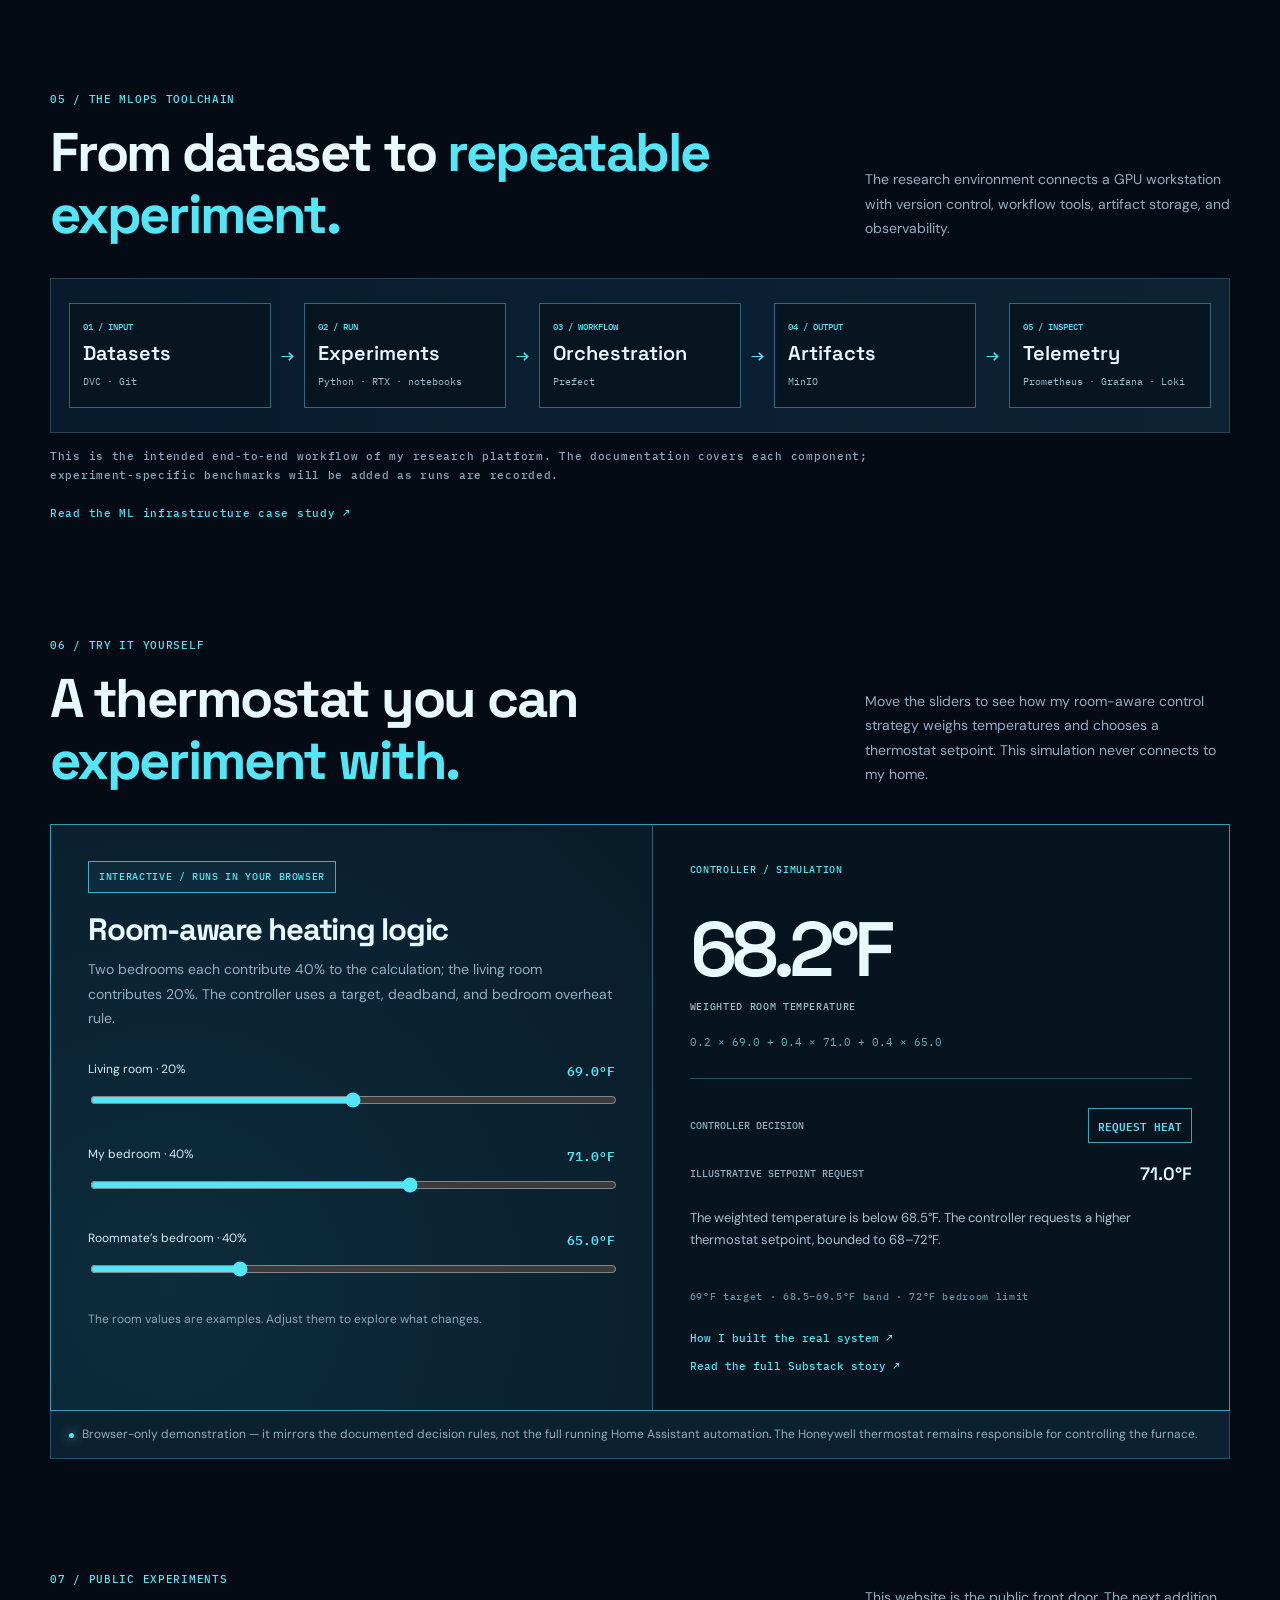
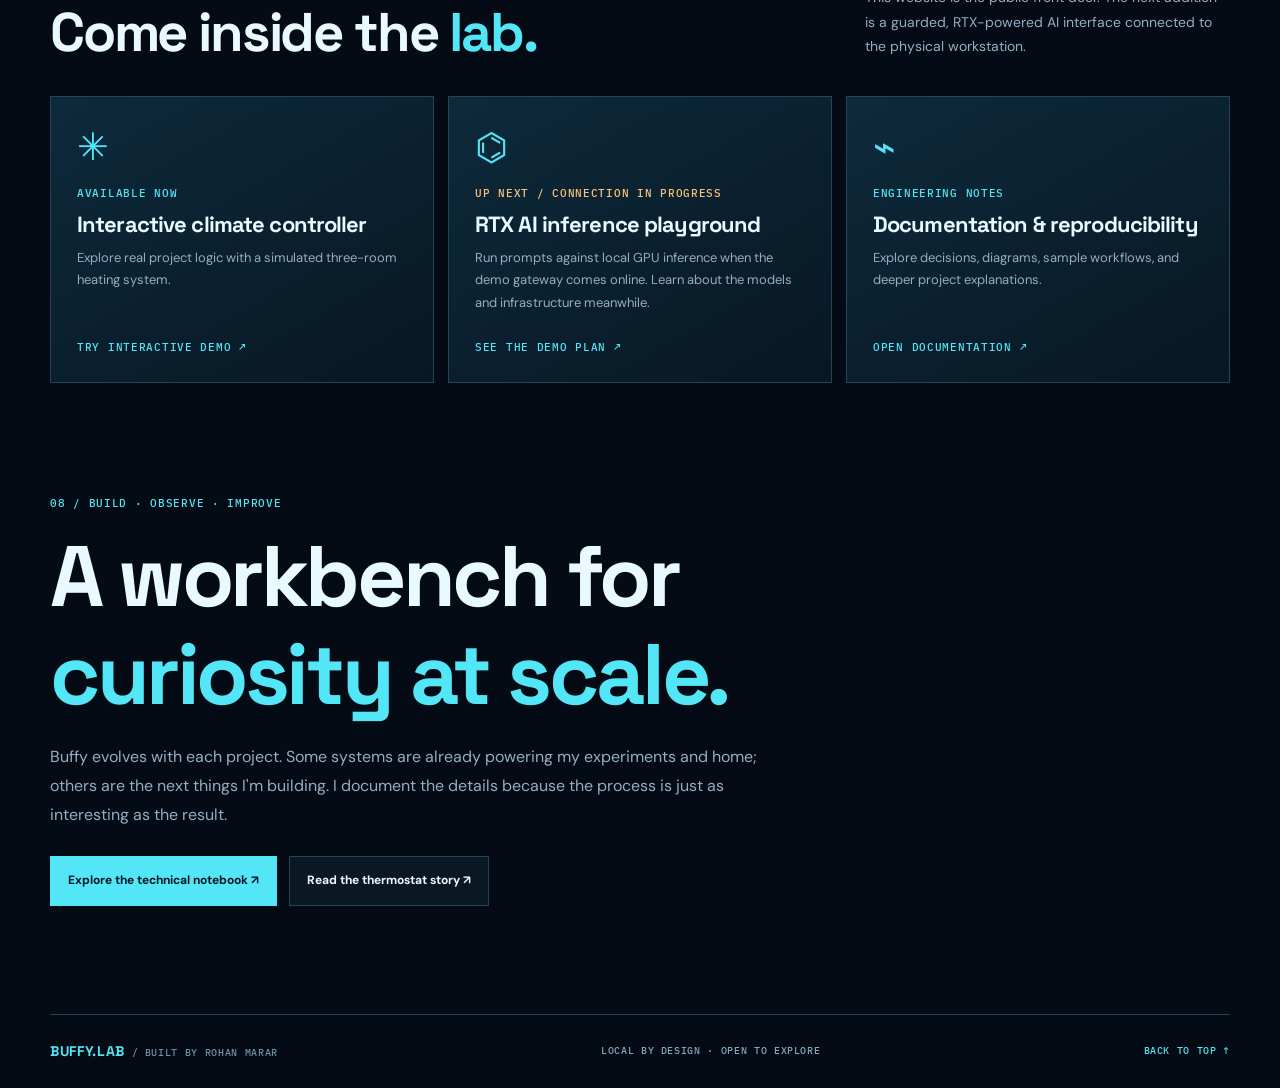
==== commit 84aec22a: "Update header and footer branding in index.html" ====
--- a/site/lab/index.html
+++ b/site/lab/index.html
@@ -11,15 +11,15 @@
 </head>
 <body>
 <div class="grid-overlay" aria-hidden="true"></div>
-<header class="topbar shell" id="top"><a class="brand" href="./" aria-label="Back to lab home"></a><nav id="mainNav" aria-label="Primary navigation"><a href="#projects">Projects</a><a href="#architecture">Architecture</a><a href="#stack">The stack</a><a href="docs/">Documentation</a><a href="status/">Status</a><a class="nav-cta" href="demos/">Try the demos <span>↗</span></a></nav><button class="mobile-toggle" id="menuToggle" type="button" aria-label="Toggle navigation" aria-expanded="false">☰</button></header>
+<header class="topbar shell" id="top"><a class="brand" href="./" aria-label="Back to lab home"><span class="brand-lockup"><strong>BUFFY<span class="brand-dot"></span>LAB</strong><small>ROHAN / ENGINEERING SYSTEMS</small></span></a><nav id="mainNav" aria-label="Primary navigation"><a href="#projects">Projects</a><a href="#architecture">Architecture</a><a href="#stack">The stack</a><a href="docs/">Documentation</a><a href="status/">Status</a><a class="nav-cta" href="demos/">Try the demos <span>↗</span></a></nav><button class="mobile-toggle" id="menuToggle" type="button" aria-label="Toggle navigation" aria-expanded="false">☰</button></header>
 <main>
 <section class="hero shell" aria-labelledby="hero-title">
   <h1 id="hero-title">Meet <em>Buffy</em><br><span class="headline-outline">My machine.</span><br>My laboratory.</h1>
-  <p class="hero-lede">I turned a workstation into a home for <strong>local AI experiments, self-hosted software, monitoring, and smart-home control.</strong> This is where I build things, break them, learn how they work, and document the results.</p>  <div class="hero-hud" aria-label="Illustrated diagram of interconnected homelab systems">
+  <p class="hero-lede">I turned a workstation into a home for <strong>local AI experiments, self-hosted software, monitoring, and smart-home control.</strong> This is where I build things, break them, learn how they work, and document the results.</p>
   <div class="hero-actions"><a class="btn btn-primary" href="#projects">Explore what I've built <span>↗</span></a><a class="btn btn-ghost" href="demos/">Try something interactive <span>→</span></a></div>
   <div class="hardware-strip" aria-label="Host specifications"><div><span>BASE SYSTEM</span><b>HP Z440 <small>workstation</small></b></div><div><span>GPU</span><b>RTX 4060 Ti <small>16 GB VRAM</small></b></div><div><span>OS</span><b>Ubuntu <small>Linux</small></b></div><div><span>FOCUS</span><b>AI <small>+ systems + IoT</small></b></div></div>
   </div>
-    <div class="hud-top"><span>BUFFY / CONTROL ROOM</span><span class="hud-badge">SYSTEM MAP · 01</span></div>
+  <div class="hero-hud" aria-label="Illustrated diagram of interconnected homelab systems">
     <div class="hud-visual"><div class="hud-arcs" aria-hidden="true"><div class="arc outer"></div><div class="arc middle"></div><div class="arc inner"></div><div class="core-circle"><span>AI</span><small>LOCAL<br>COMPUTE</small></div></div><div class="hud-label lab-a"><span class="led"></span>GPU WORKLOADS<small>Inference · Vision</small></div><div class="hud-label lab-b"><span class="led"></span>CONTAINERS<small>Docker Compose</small></div><div class="hud-label lab-c"><span class="led"></span>OBSERVABILITY<small>Metrics · Logs</small></div><div class="hud-label lab-d"><span class="led"></span>SMART HOME<small>Sensors · Control</small></div></div>
     <div class="hud-bottom"><span>FOUR INTERCONNECTED SYSTEMS</span><span>DESIGNED TO LEARN BY BUILDING</span></div>
   </div>
@@ -49,7 +49,8 @@
 <section class="section shell" id="next" aria-labelledby="next-title"><div class="section-head"><div><div class="kicker">07 / PUBLIC EXPERIMENTS</div><h2 id="next-title">Come inside the <em>lab.</em></h2></div><p>This website is the public front door. The next addition is a guarded, RTX-powered AI interface connected to the physical workstation.</p></div><div class="next-grid"><a href="demos/" class="next-card"><div class="next-symbol">✳</div><span class="kicker">AVAILABLE NOW</span><h3>Interactive climate controller</h3><p>Explore real project logic with a simulated three-room heating system.</p><span class="inline-arrow">TRY INTERACTIVE DEMO ↗</span></a><a href="demos/" class="next-card"><div class="next-symbol">⌬</div><span class="kicker warm">UP NEXT / CONNECTION IN PROGRESS</span><h3>RTX AI inference playground</h3><p>Run prompts against local GPU inference when the demo gateway comes online. Learn about the models and infrastructure meanwhile.</p><span class="inline-arrow">SEE THE DEMO PLAN ↗</span></a><a href="docs/" class="next-card"><div class="next-symbol">⌁</div><span class="kicker">ENGINEERING NOTES</span><h3>Documentation & reproducibility</h3><p>Explore decisions, diagrams, sample workflows, and deeper project explanations.</p><span class="inline-arrow">OPEN DOCUMENTATION ↗</span></a></div></section>
 <section class="section shell closing"><div class="kicker">08 / BUILD · OBSERVE · IMPROVE</div><h2>A workbench for<br><em>curiosity at scale.</em></h2><p>Buffy evolves with each project. Some systems are already powering my experiments and home; others are the next things I'm building. I document the details because the process is just as interesting as the result.</p><div class="closing-actions"><a class="btn btn-primary" href="docs/">Explore the technical notebook ↗</a><a class="btn btn-ghost" href="https://rohanmarar.substack.com/p/the-thermostat-wars-revenge-of-the" target="_blank" rel="noopener noreferrer">Read the thermostat story ↗</a><a id="githubSourceLink" class="btn btn-ghost" href="#" hidden>Code on GitHub ↗</a></div></section>
 </main>
-<footer class="footer shell"><span><b>BUFFY LAB</b> <span class="foot-muted">/ BUILT BY ROHAN MARAR</span></span><span>LOCAL BY DESIGN · OPEN TO EXPLORE</span><a href="#top">BACK TO TOP ↑</a></footer>
+<footer class="footer shell"><span><b>BUFFY.LAB</b> <span class="foot-muted">/ BUILT BY ROHAN MARAR</span></span><span>LOCAL BY DESIGN · OPEN TO EXPLORE</span><a href="#top">BACK TO TOP ↑</a></footer>
 <script src="assets/public-config.js" defer></script><script src="assets/app.js" defer></script>
 </body>
 </html>
+
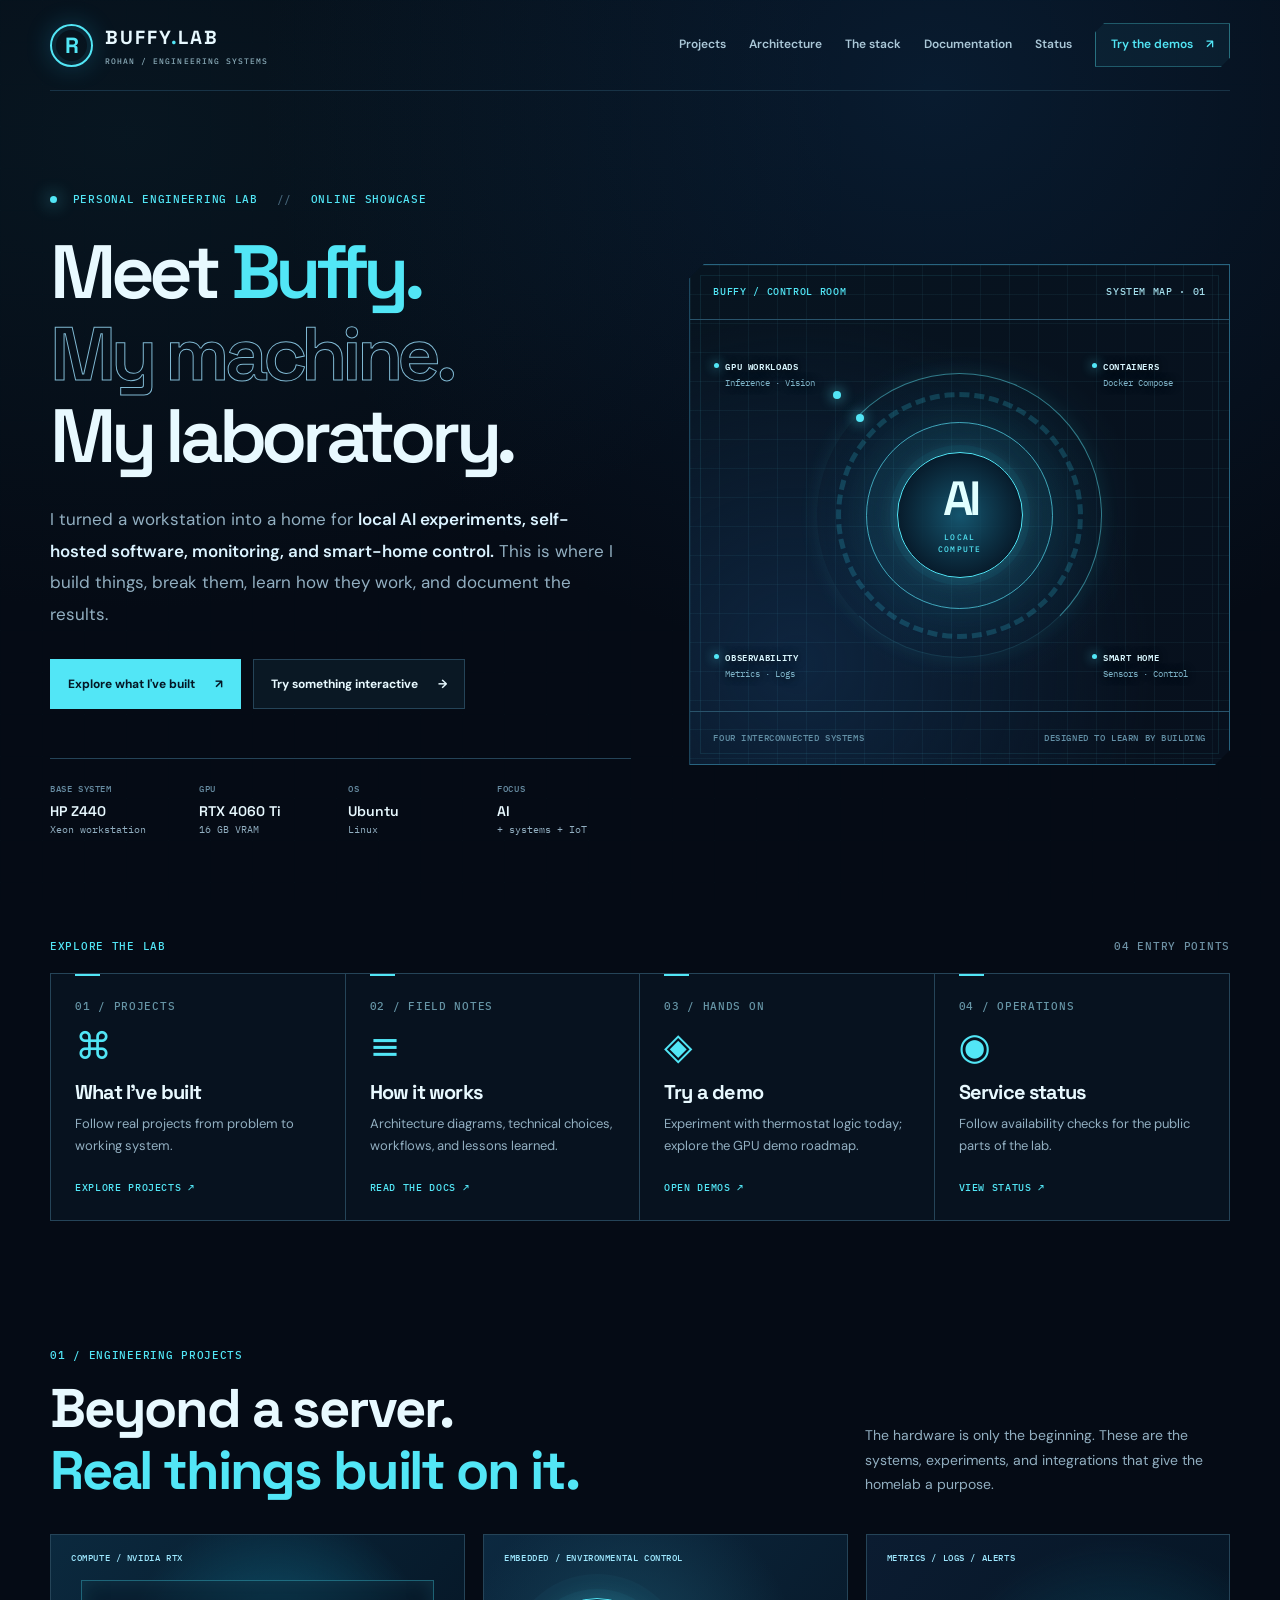
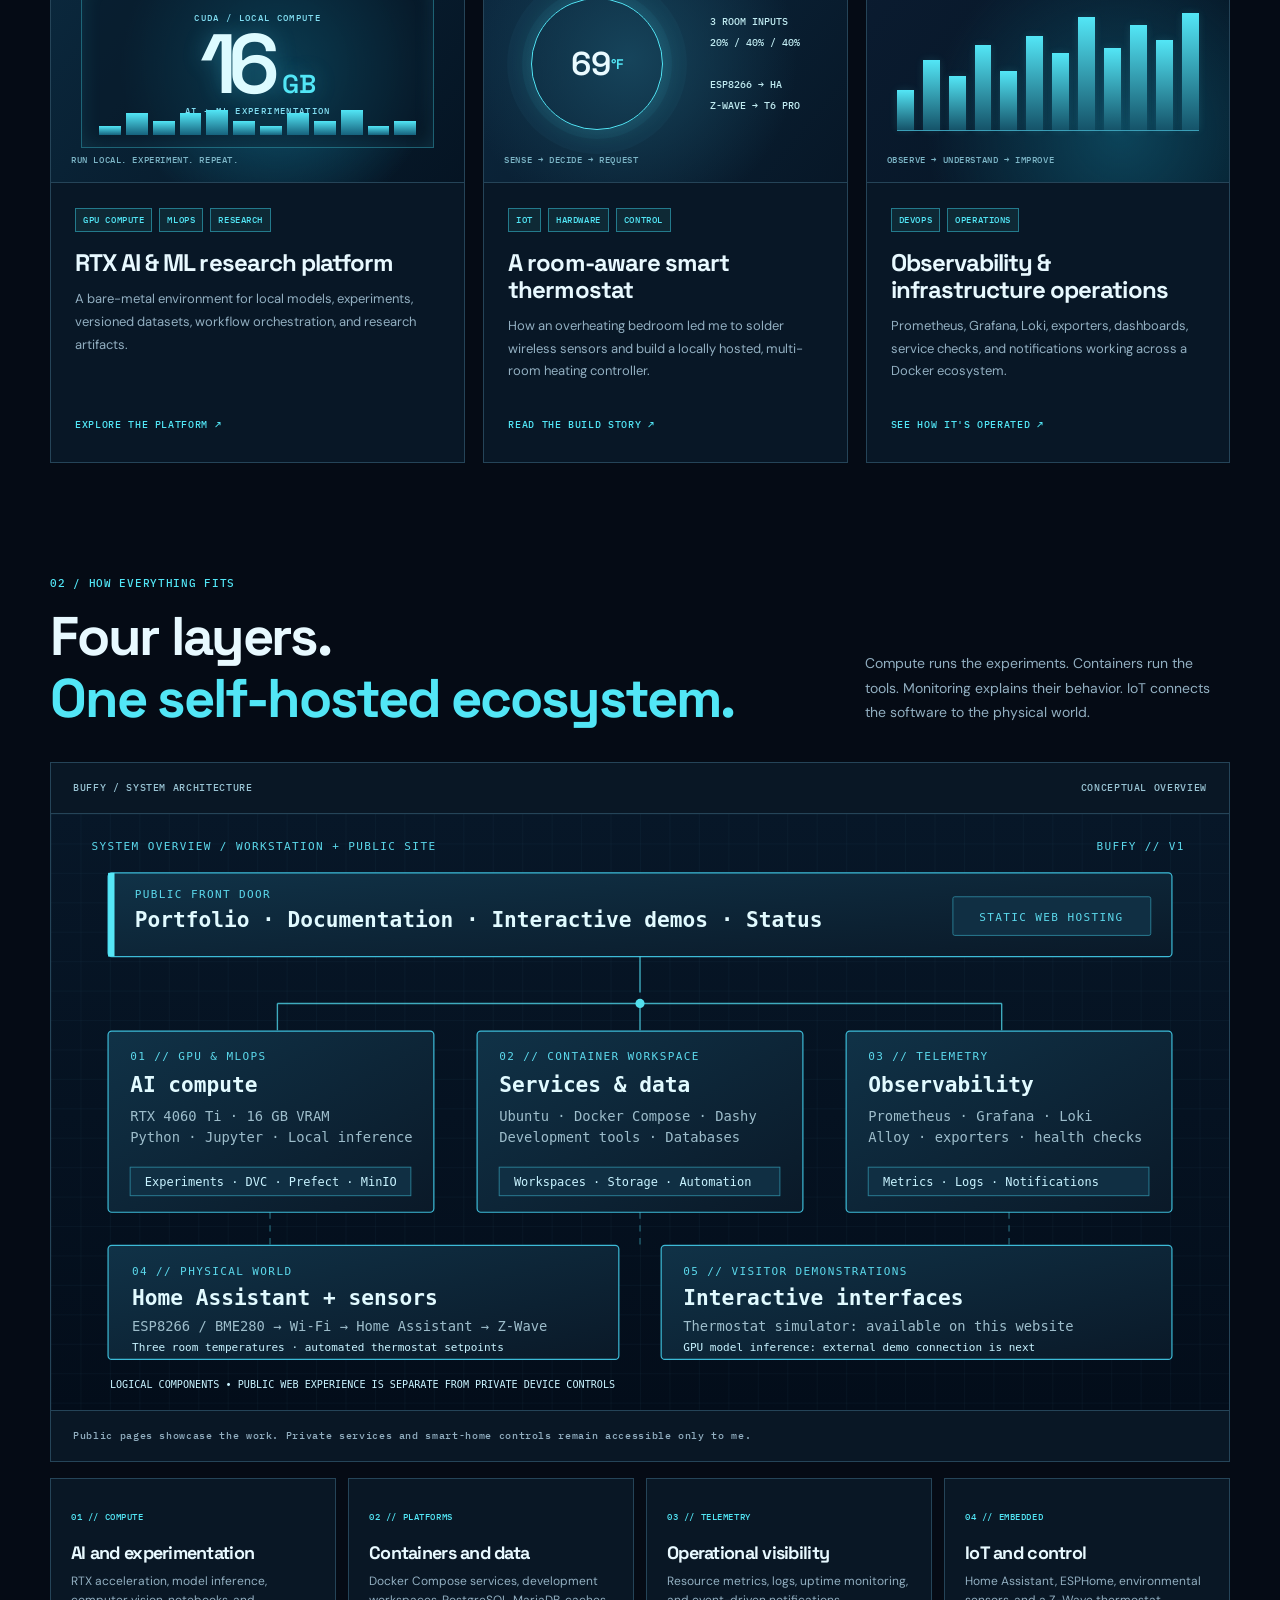
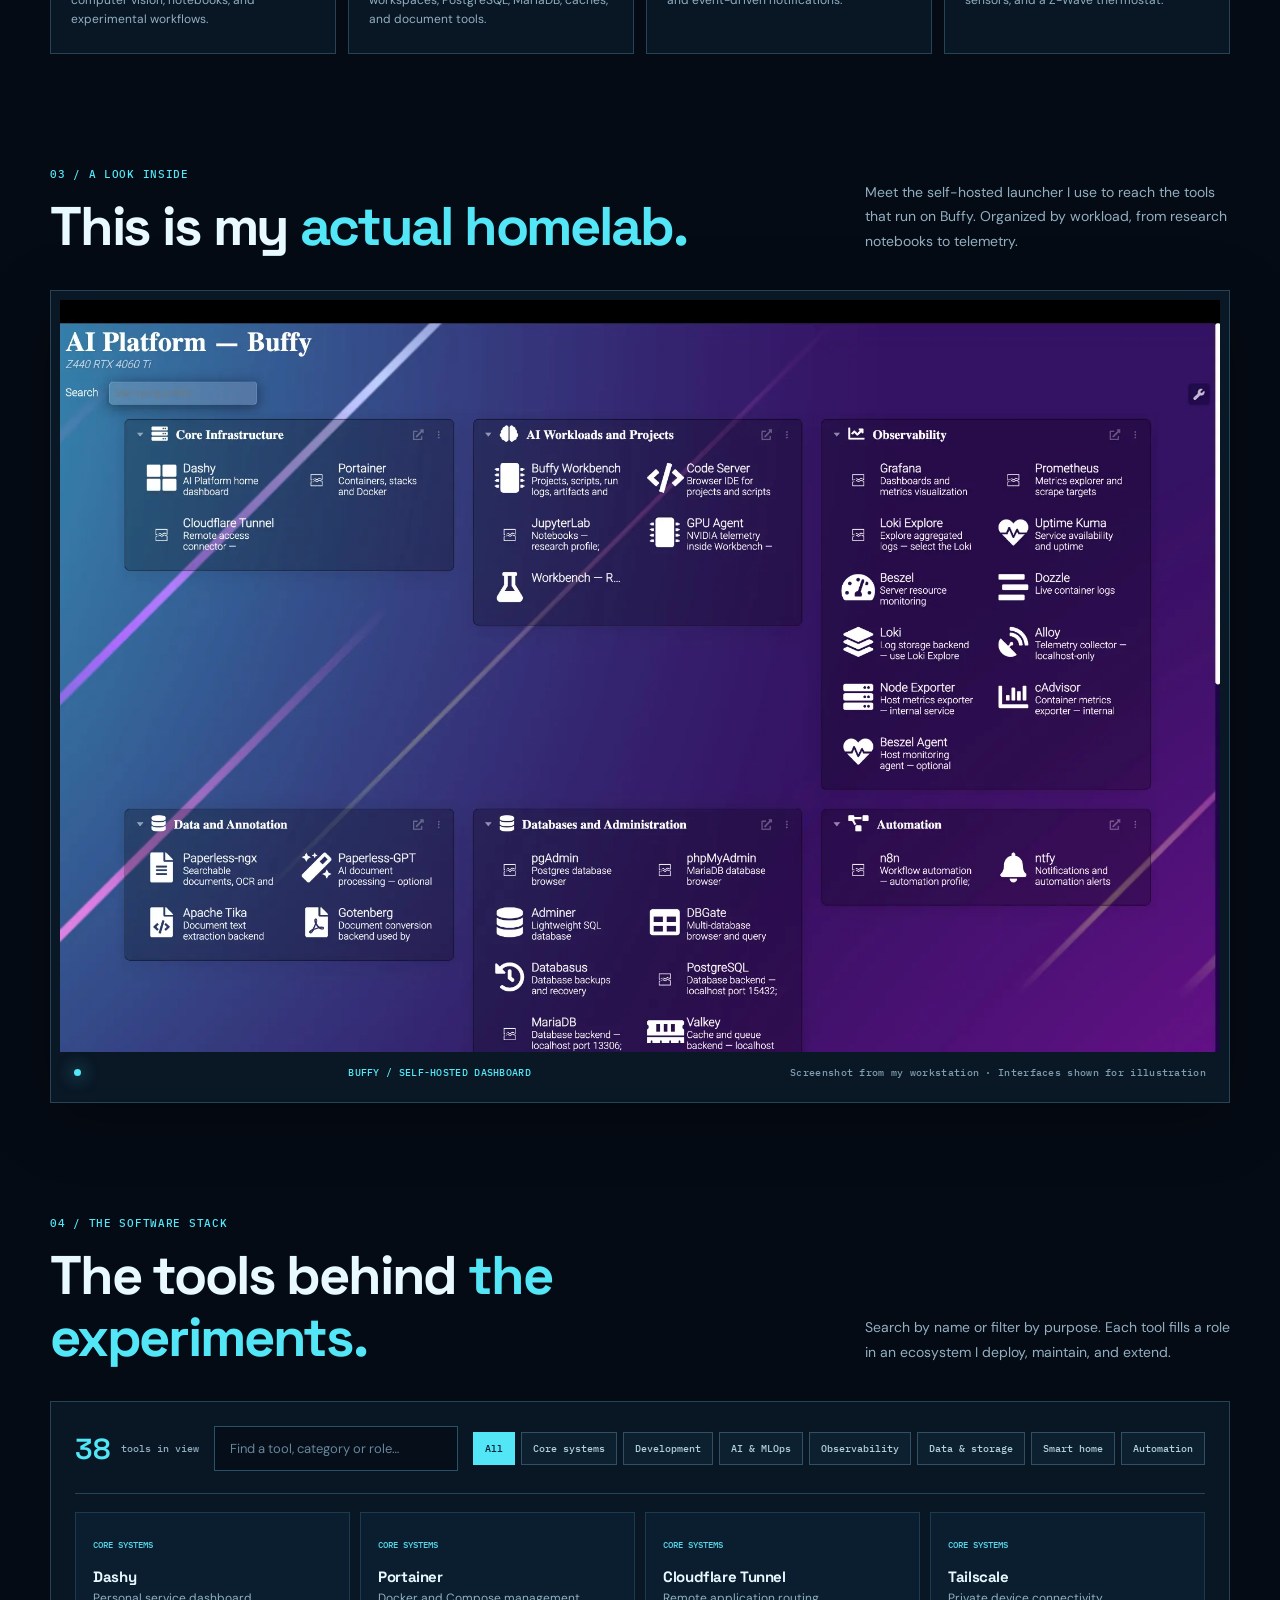
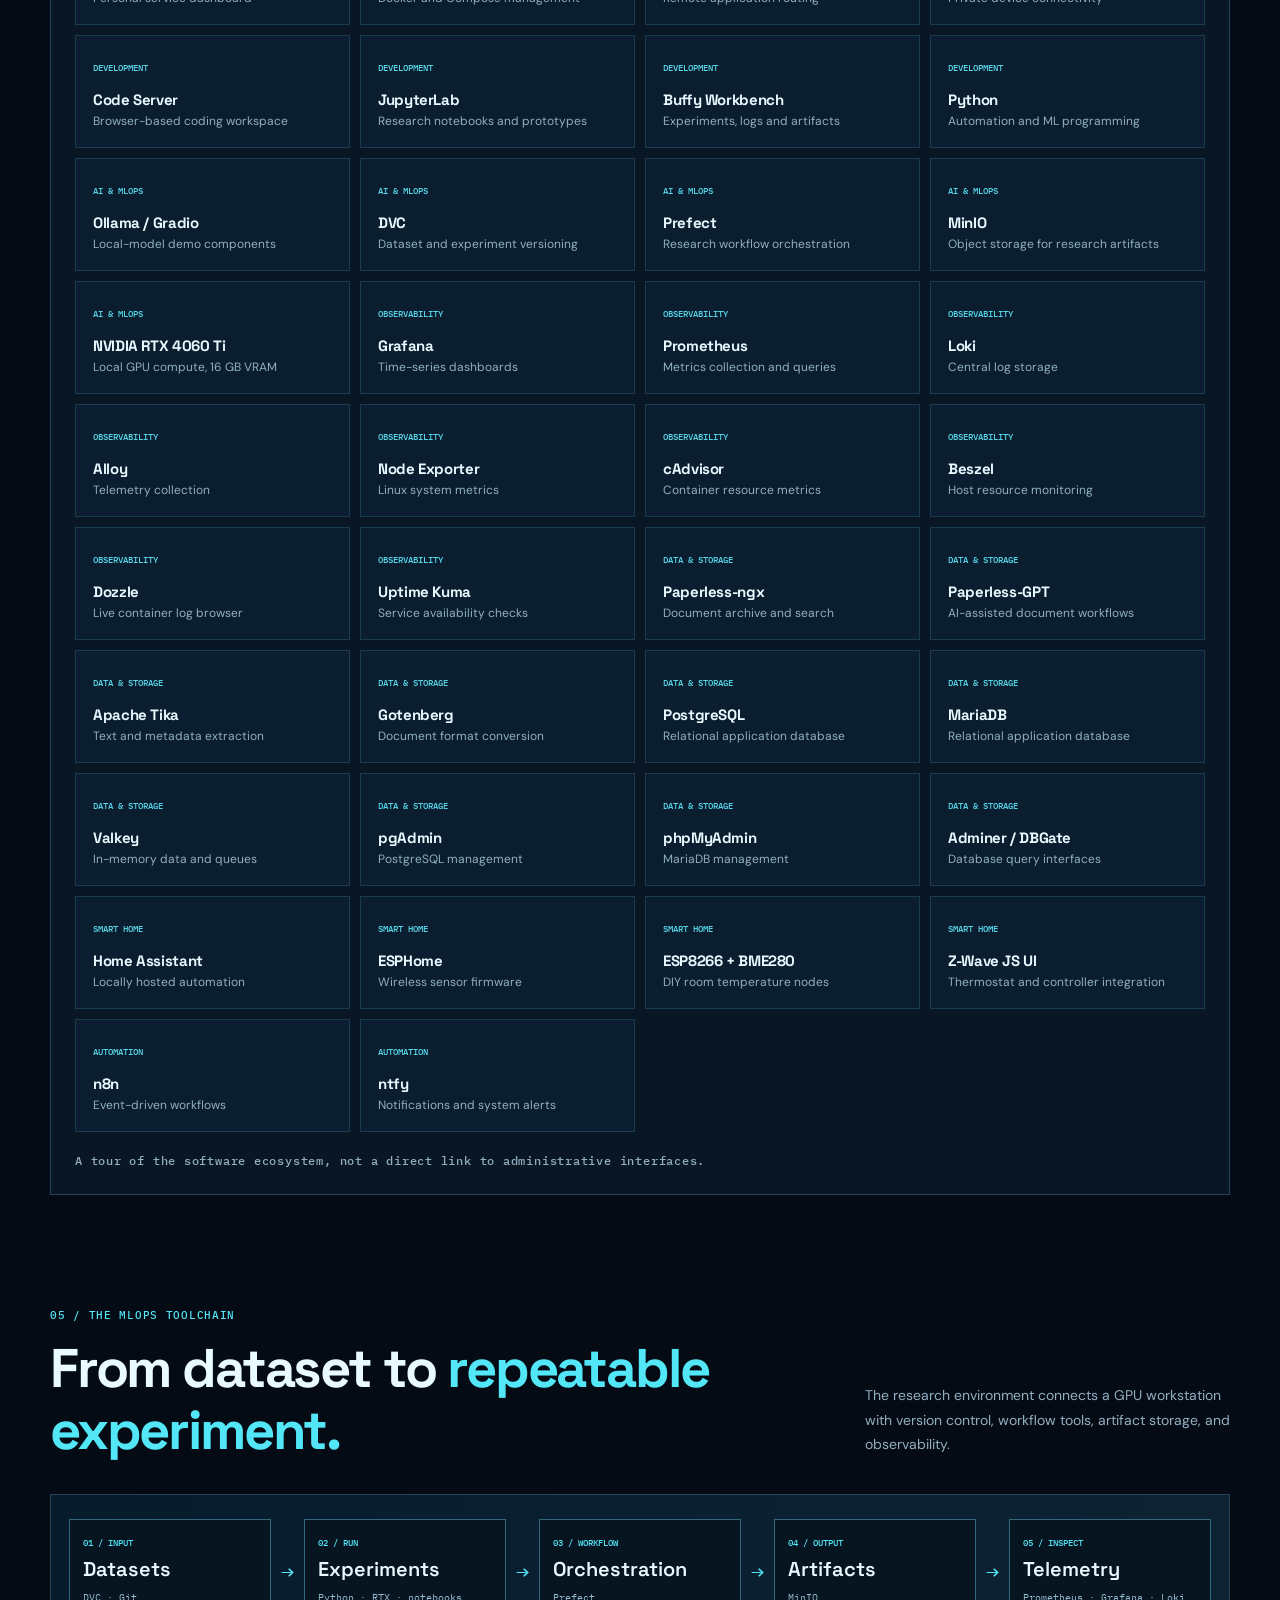
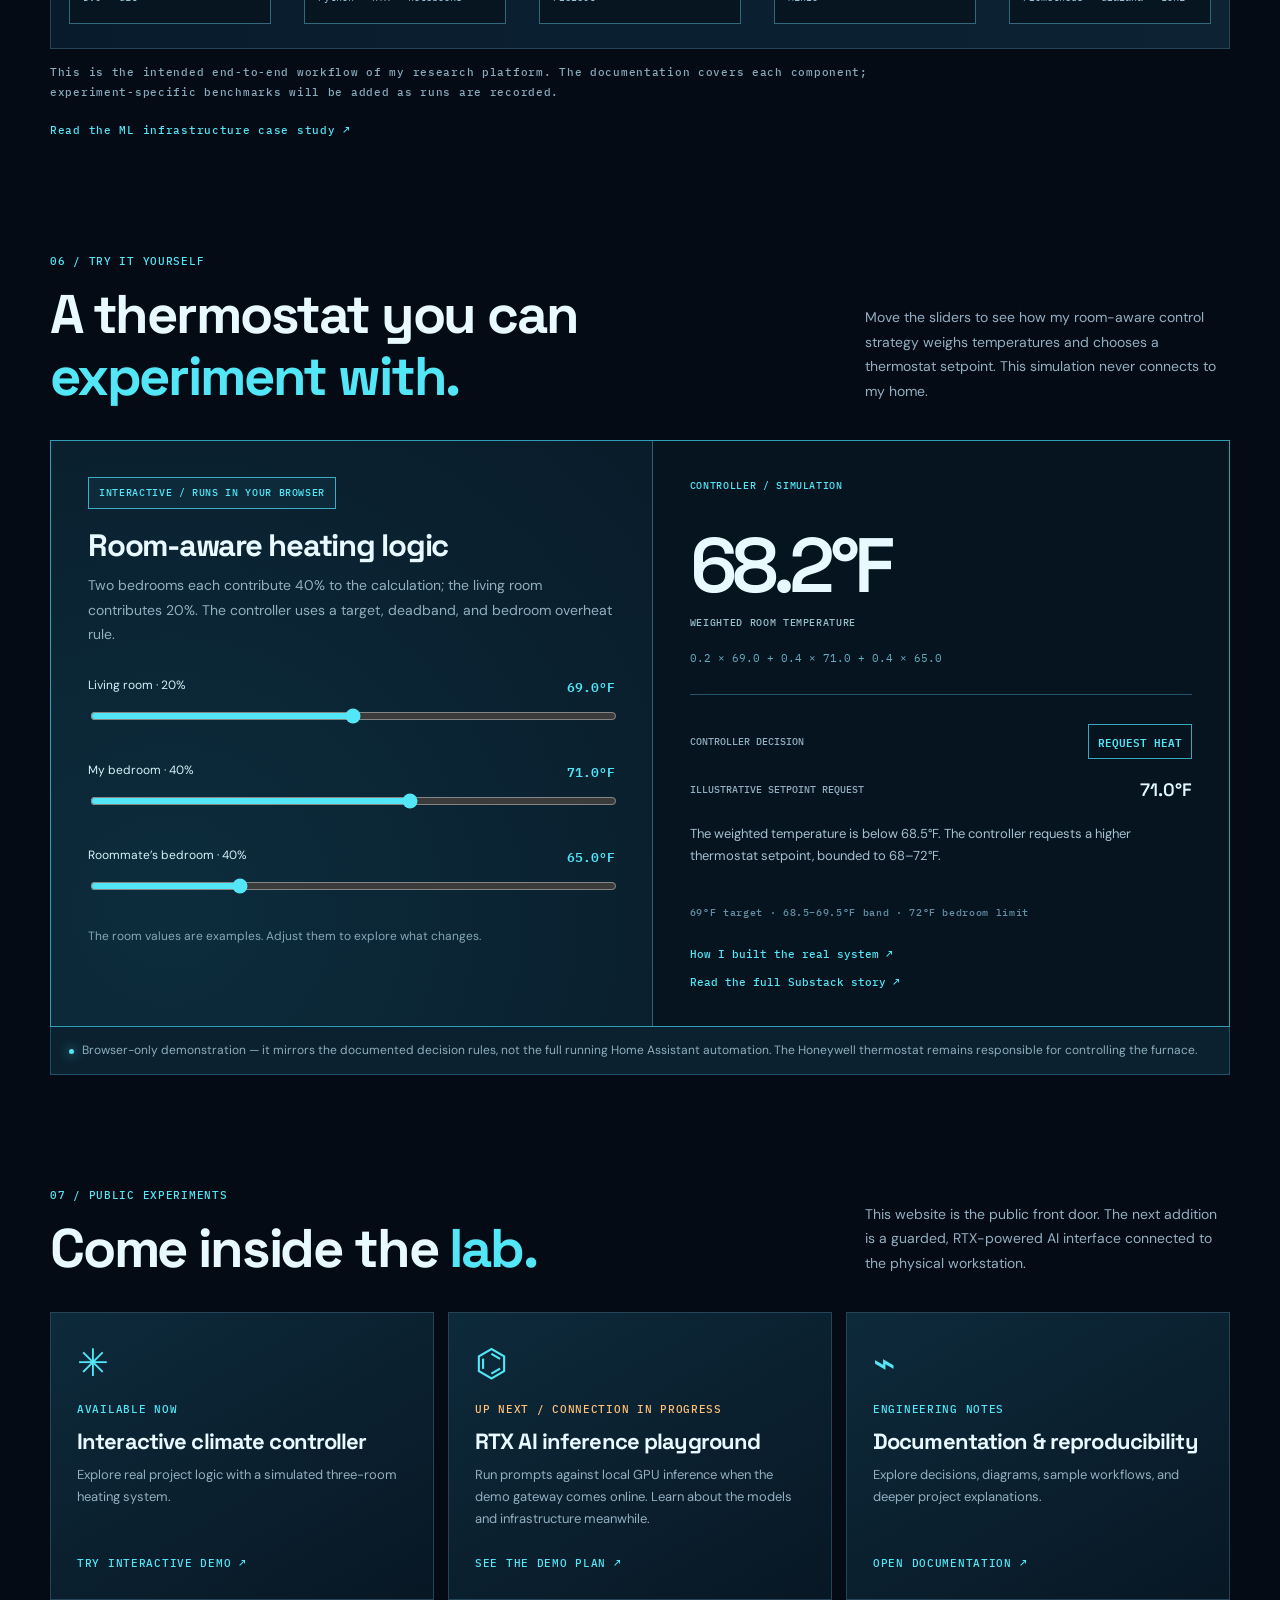
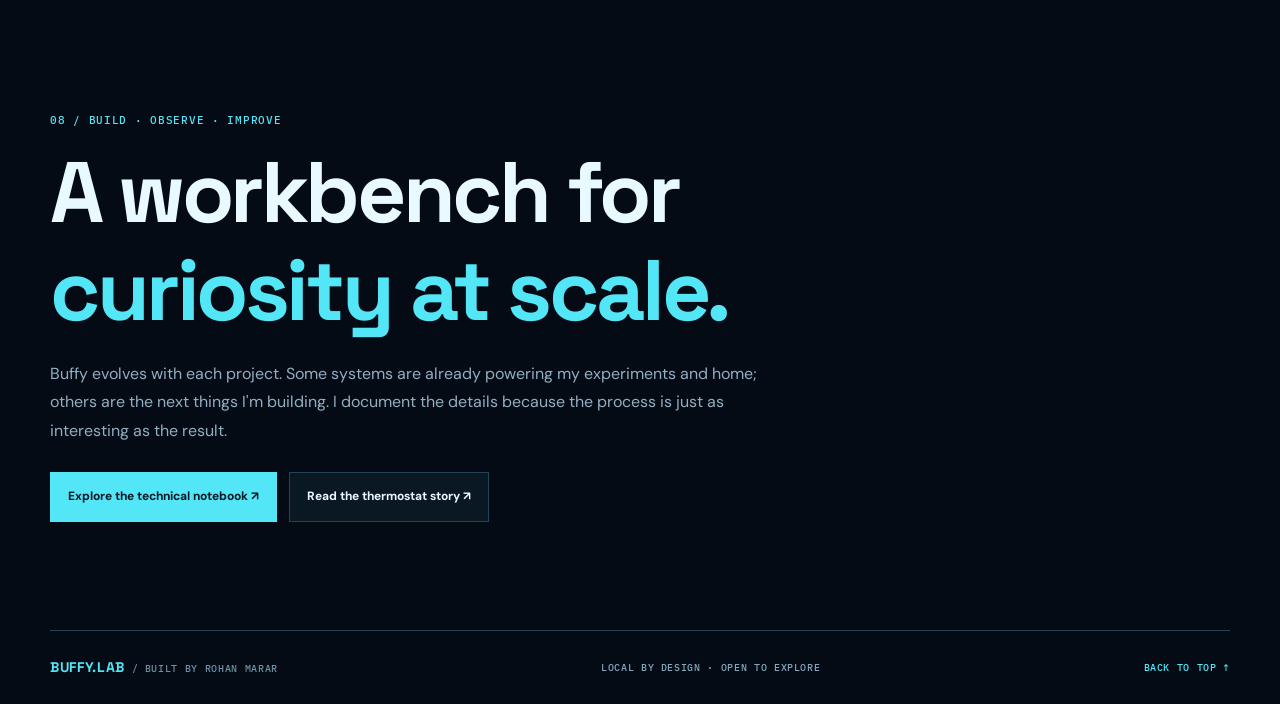
==== commit 1f2ead84: "Revise header and hero section in index.html Updated header structure and added hero section content" ====
--- a/site/lab/index.html
+++ b/site/lab/index.html
@@ -11,15 +11,17 @@
 </head>
 <body>
 <div class="grid-overlay" aria-hidden="true"></div>
-<header class="topbar shell" id="top"><a class="brand" href="./" aria-label="Back to lab home"><span class="brand-lockup"><strong>BUFFY<span class="brand-dot"></span>LAB</strong><small>ROHAN / ENGINEERING SYSTEMS</small></span></a><nav id="mainNav" aria-label="Primary navigation"><a href="#projects">Projects</a><a href="#architecture">Architecture</a><a href="#stack">The stack</a><a href="docs/">Documentation</a><a href="status/">Status</a><a class="nav-cta" href="demos/">Try the demos <span>↗</span></a></nav><button class="mobile-toggle" id="menuToggle" type="button" aria-label="Toggle navigation" aria-expanded="false">☰</button></header>
+<header class="topbar shell" id="top"><a class="brand" href="./" aria-label="Back to lab home"><span class="brand-orbit">R</span><span class="brand-lockup"><strong>BUFFY<span class="brand-dot">.</span>LAB</strong><small>ROHAN / ENGINEERING SYSTEMS</small></span></a><nav id="mainNav" aria-label="Primary navigation"><a href="#projects">Projects</a><a href="#architecture">Architecture</a><a href="#stack">The stack</a><a href="docs/">Documentation</a><a href="status/">Status</a><a class="nav-cta" href="demos/">Try the demos <span>↗</span></a></nav><button class="mobile-toggle" id="menuToggle" type="button" aria-label="Toggle navigation" aria-expanded="false">☰</button></header>
 <main>
 <section class="hero shell" aria-labelledby="hero-title">
-  <h1 id="hero-title">Meet <em>Buffy</em><br><span class="headline-outline">My machine.</span><br>My laboratory.</h1>
+  <div class="hero-copy"><div class="eyebrow"><span class="signal"></span> PERSONAL ENGINEERING LAB <span class="sep">//</span> ONLINE SHOWCASE</div>
+  <h1 id="hero-title">Meet <em>Buffy.</em><br><span class="headline-outline">My machine.</span><br>My laboratory.</h1>
   <p class="hero-lede">I turned a workstation into a home for <strong>local AI experiments, self-hosted software, monitoring, and smart-home control.</strong> This is where I build things, break them, learn how they work, and document the results.</p>
   <div class="hero-actions"><a class="btn btn-primary" href="#projects">Explore what I've built <span>↗</span></a><a class="btn btn-ghost" href="demos/">Try something interactive <span>→</span></a></div>
-  <div class="hardware-strip" aria-label="Host specifications"><div><span>BASE SYSTEM</span><b>HP Z440 <small>workstation</small></b></div><div><span>GPU</span><b>RTX 4060 Ti <small>16 GB VRAM</small></b></div><div><span>OS</span><b>Ubuntu <small>Linux</small></b></div><div><span>FOCUS</span><b>AI <small>+ systems + IoT</small></b></div></div>
+  <div class="hardware-strip" aria-label="Host specifications"><div><span>BASE SYSTEM</span><b>HP Z440 <small>Xeon workstation</small></b></div><div><span>GPU</span><b>RTX 4060 Ti <small>16 GB VRAM</small></b></div><div><span>OS</span><b>Ubuntu <small>Linux</small></b></div><div><span>FOCUS</span><b>AI <small>+ systems + IoT</small></b></div></div>
   </div>
   <div class="hero-hud" aria-label="Illustrated diagram of interconnected homelab systems">
+    <div class="hud-top"><span>BUFFY / CONTROL ROOM</span><span class="hud-badge">SYSTEM MAP · 01</span></div>
     <div class="hud-visual"><div class="hud-arcs" aria-hidden="true"><div class="arc outer"></div><div class="arc middle"></div><div class="arc inner"></div><div class="core-circle"><span>AI</span><small>LOCAL<br>COMPUTE</small></div></div><div class="hud-label lab-a"><span class="led"></span>GPU WORKLOADS<small>Inference · Vision</small></div><div class="hud-label lab-b"><span class="led"></span>CONTAINERS<small>Docker Compose</small></div><div class="hud-label lab-c"><span class="led"></span>OBSERVABILITY<small>Metrics · Logs</small></div><div class="hud-label lab-d"><span class="led"></span>SMART HOME<small>Sensors · Control</small></div></div>
     <div class="hud-bottom"><span>FOUR INTERCONNECTED SYSTEMS</span><span>DESIGNED TO LEARN BY BUILDING</span></div>
   </div>
@@ -54,3 +56,4 @@
 </body>
 </html>
 
+
